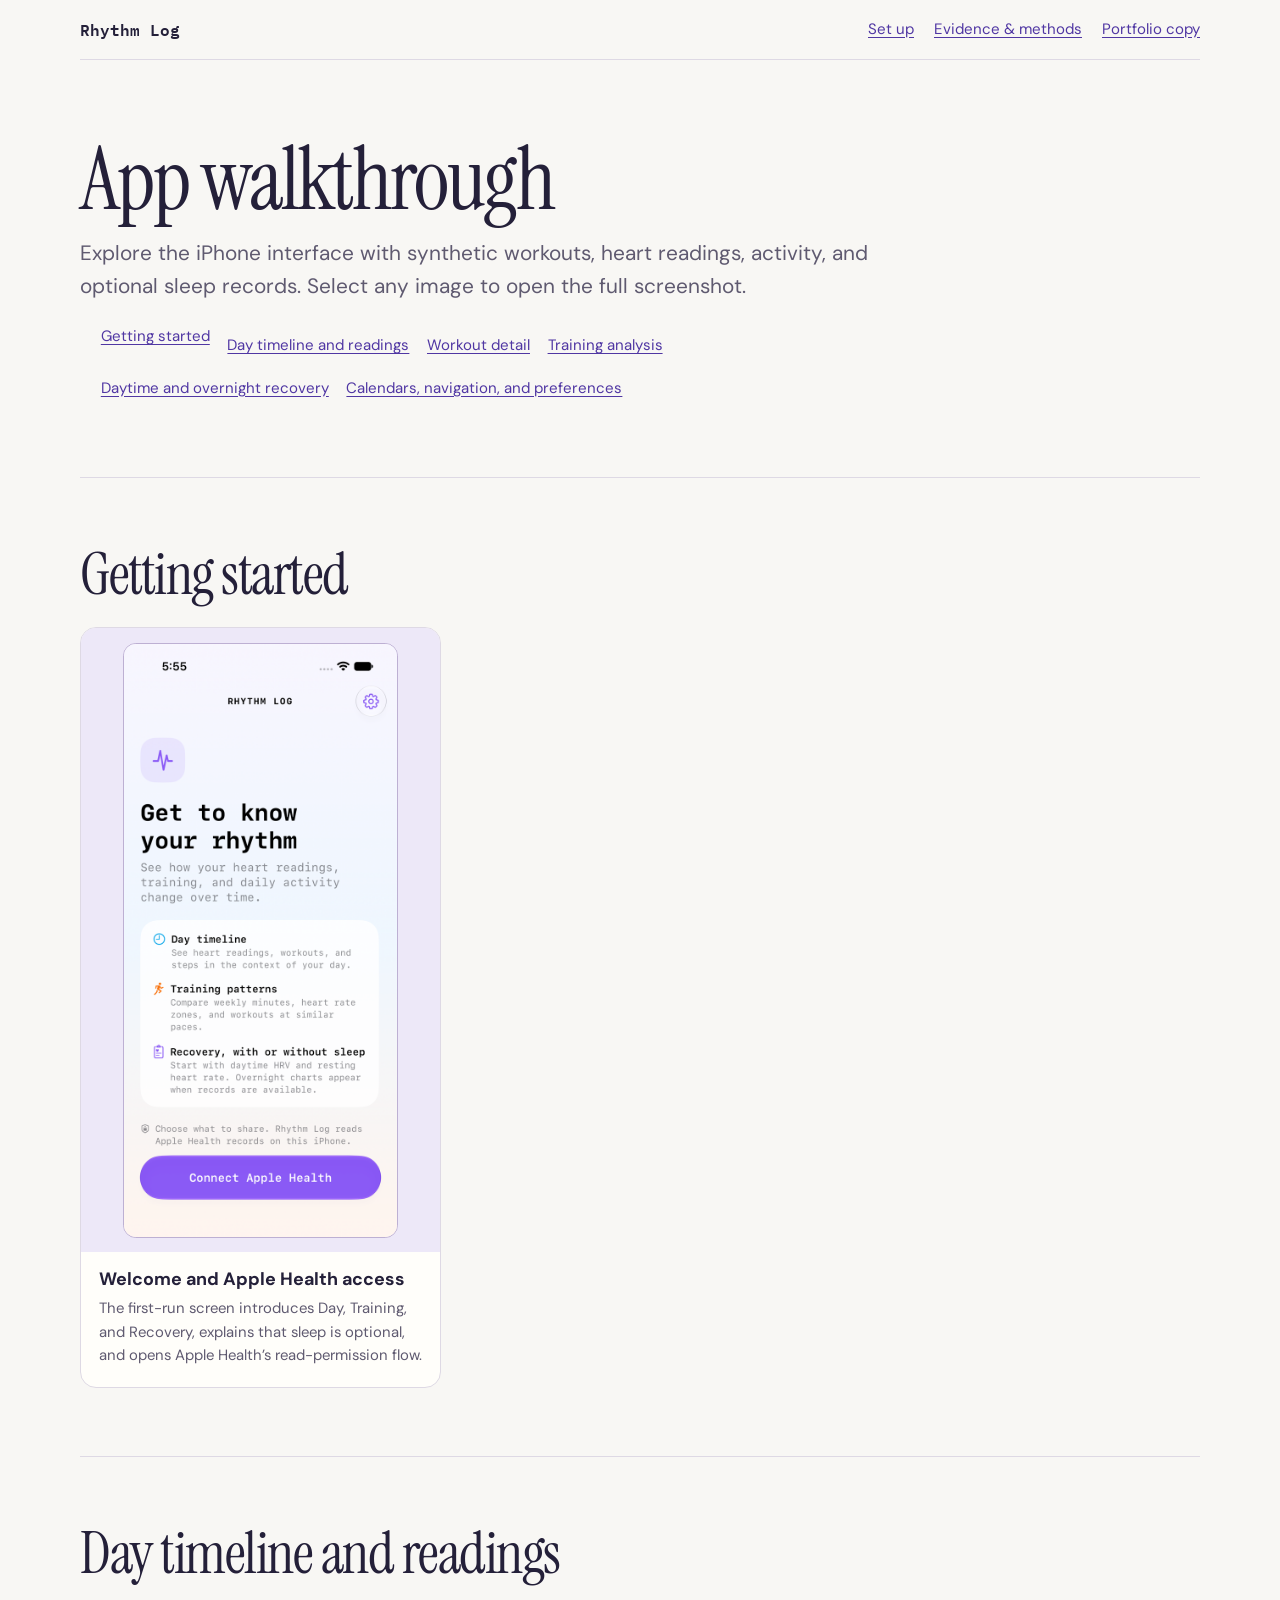
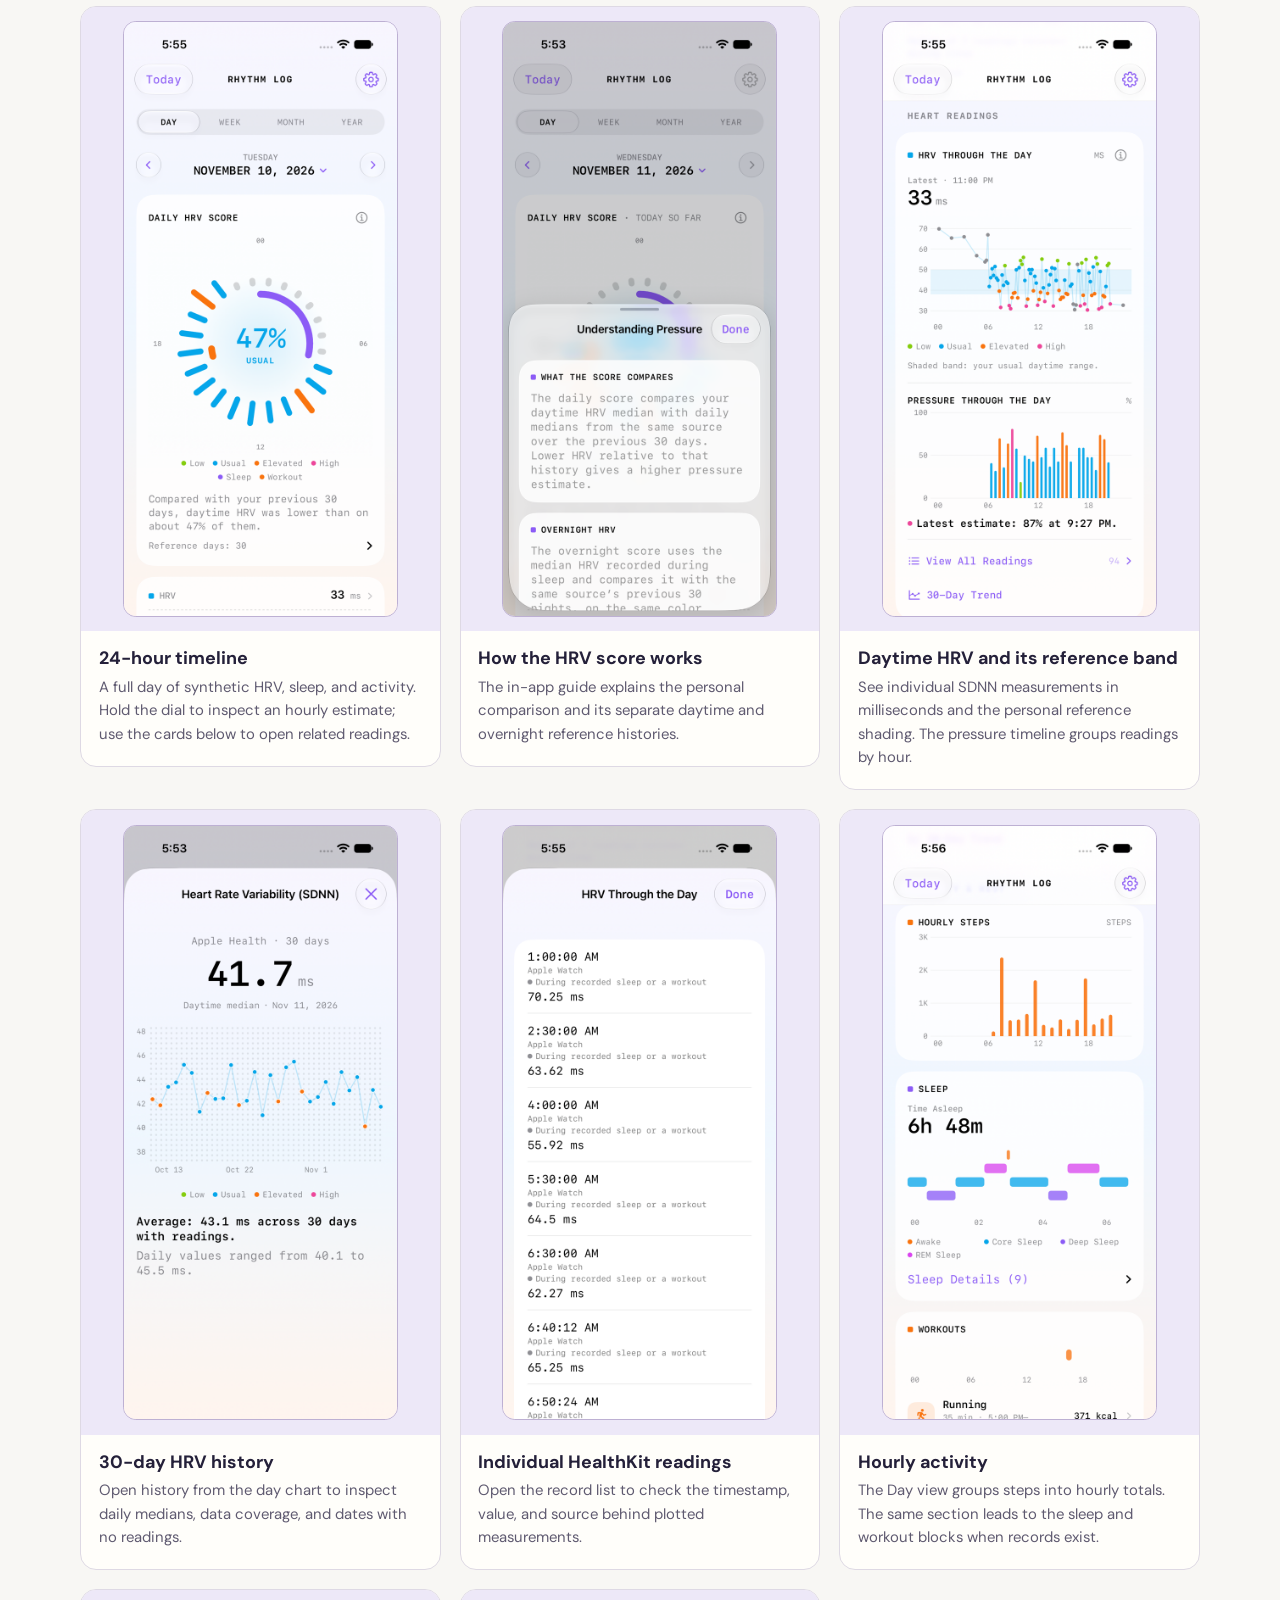
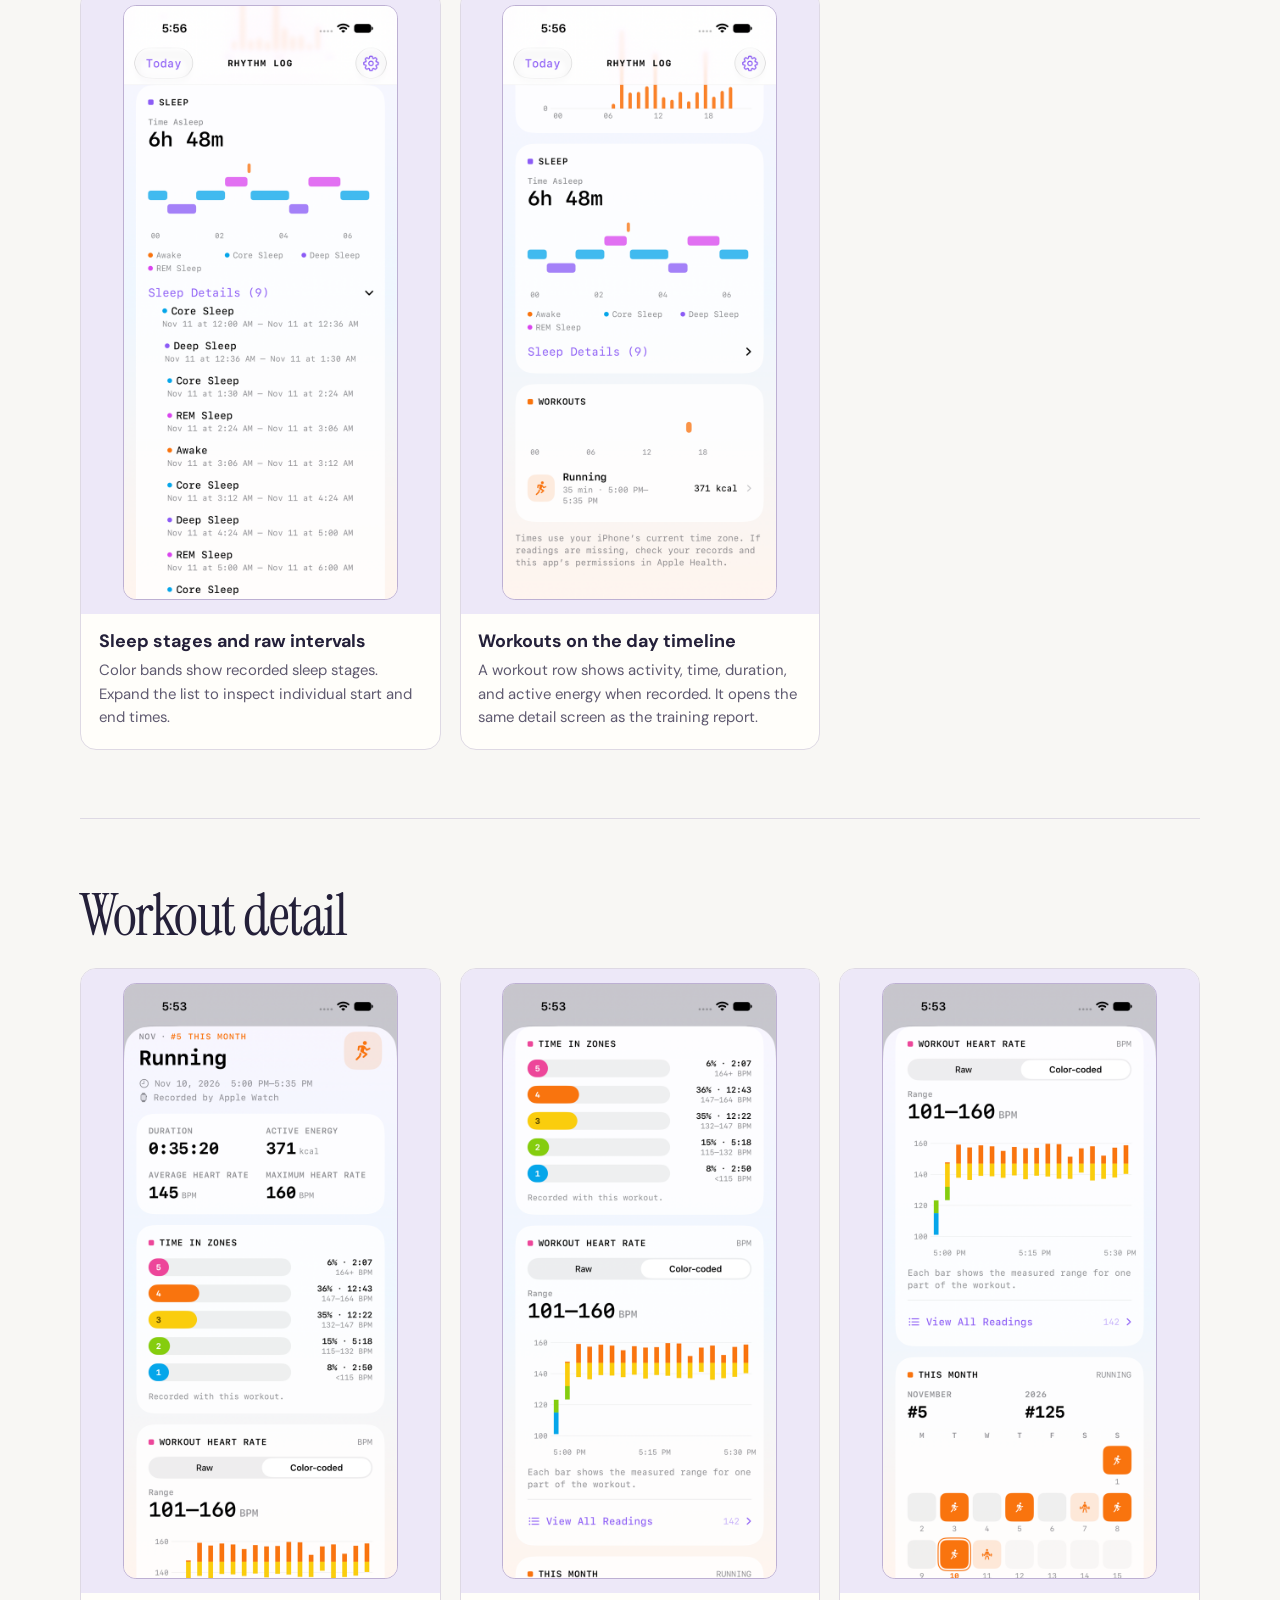
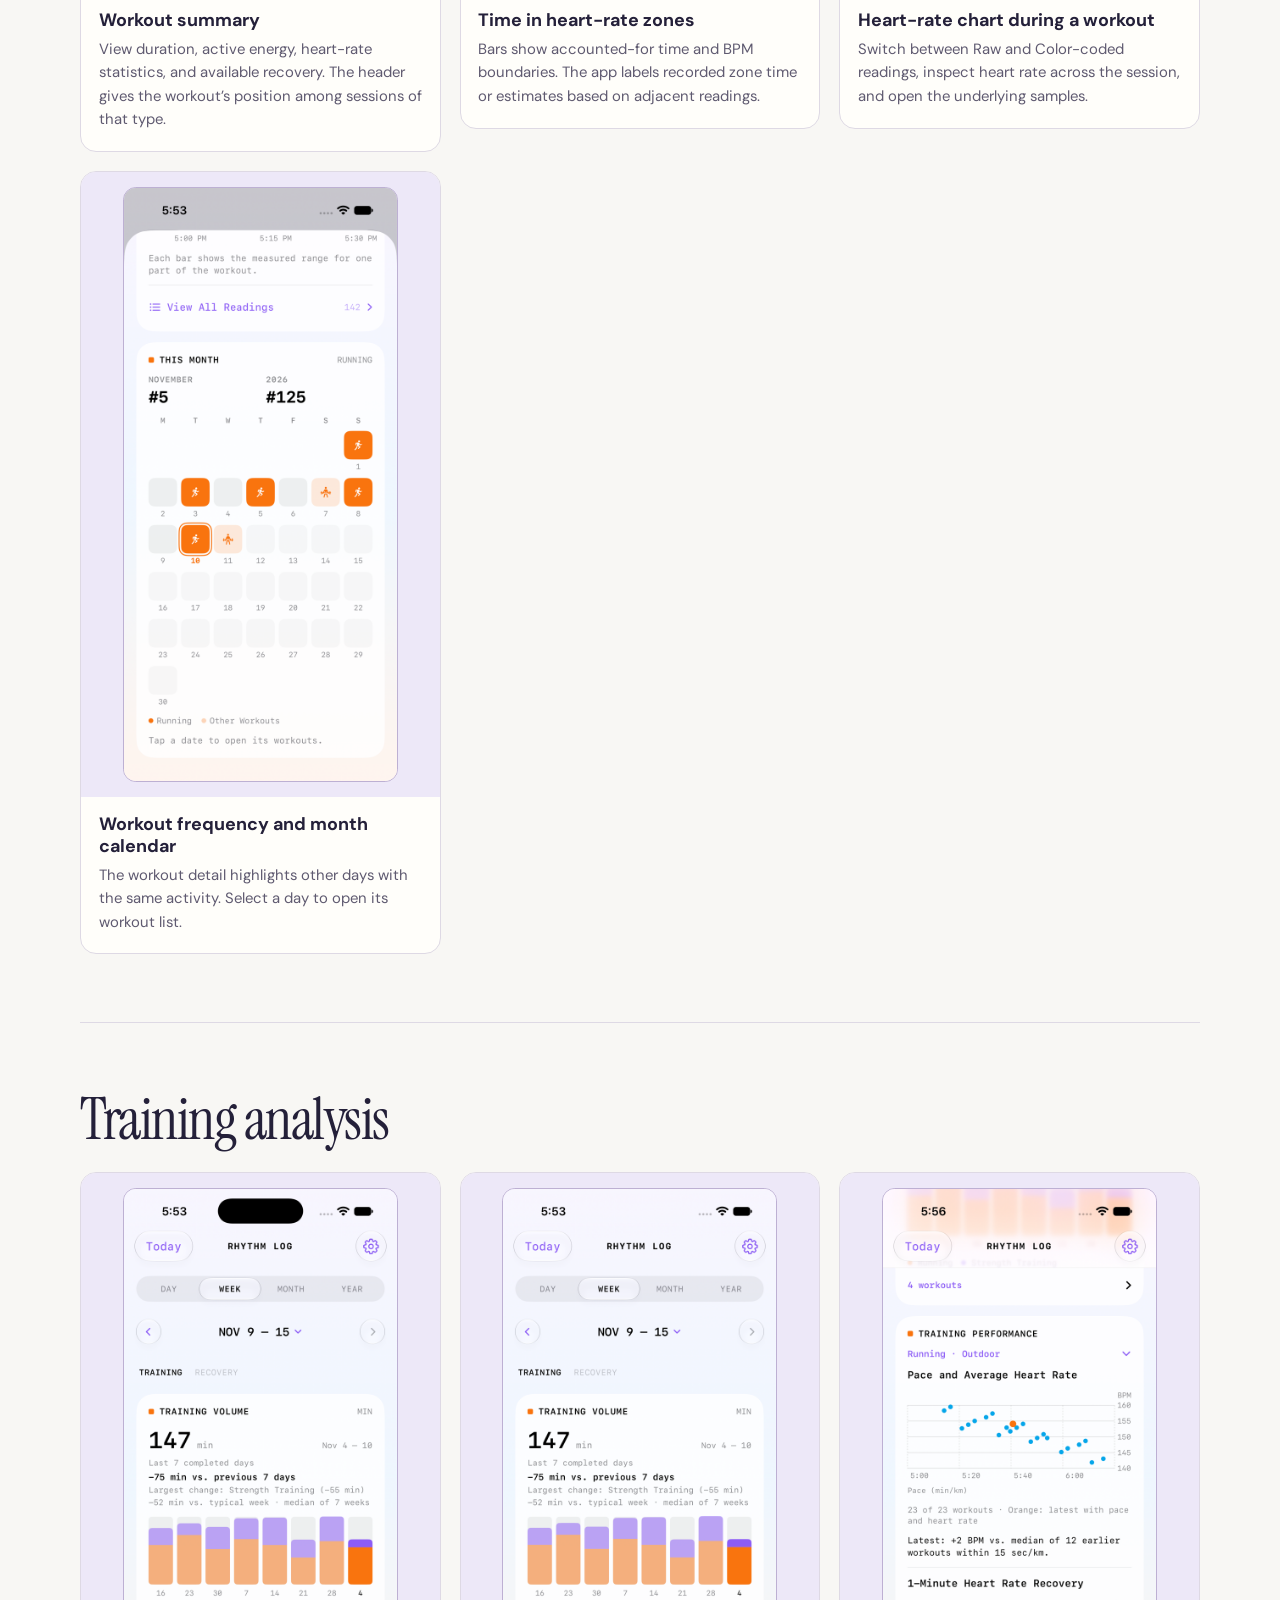
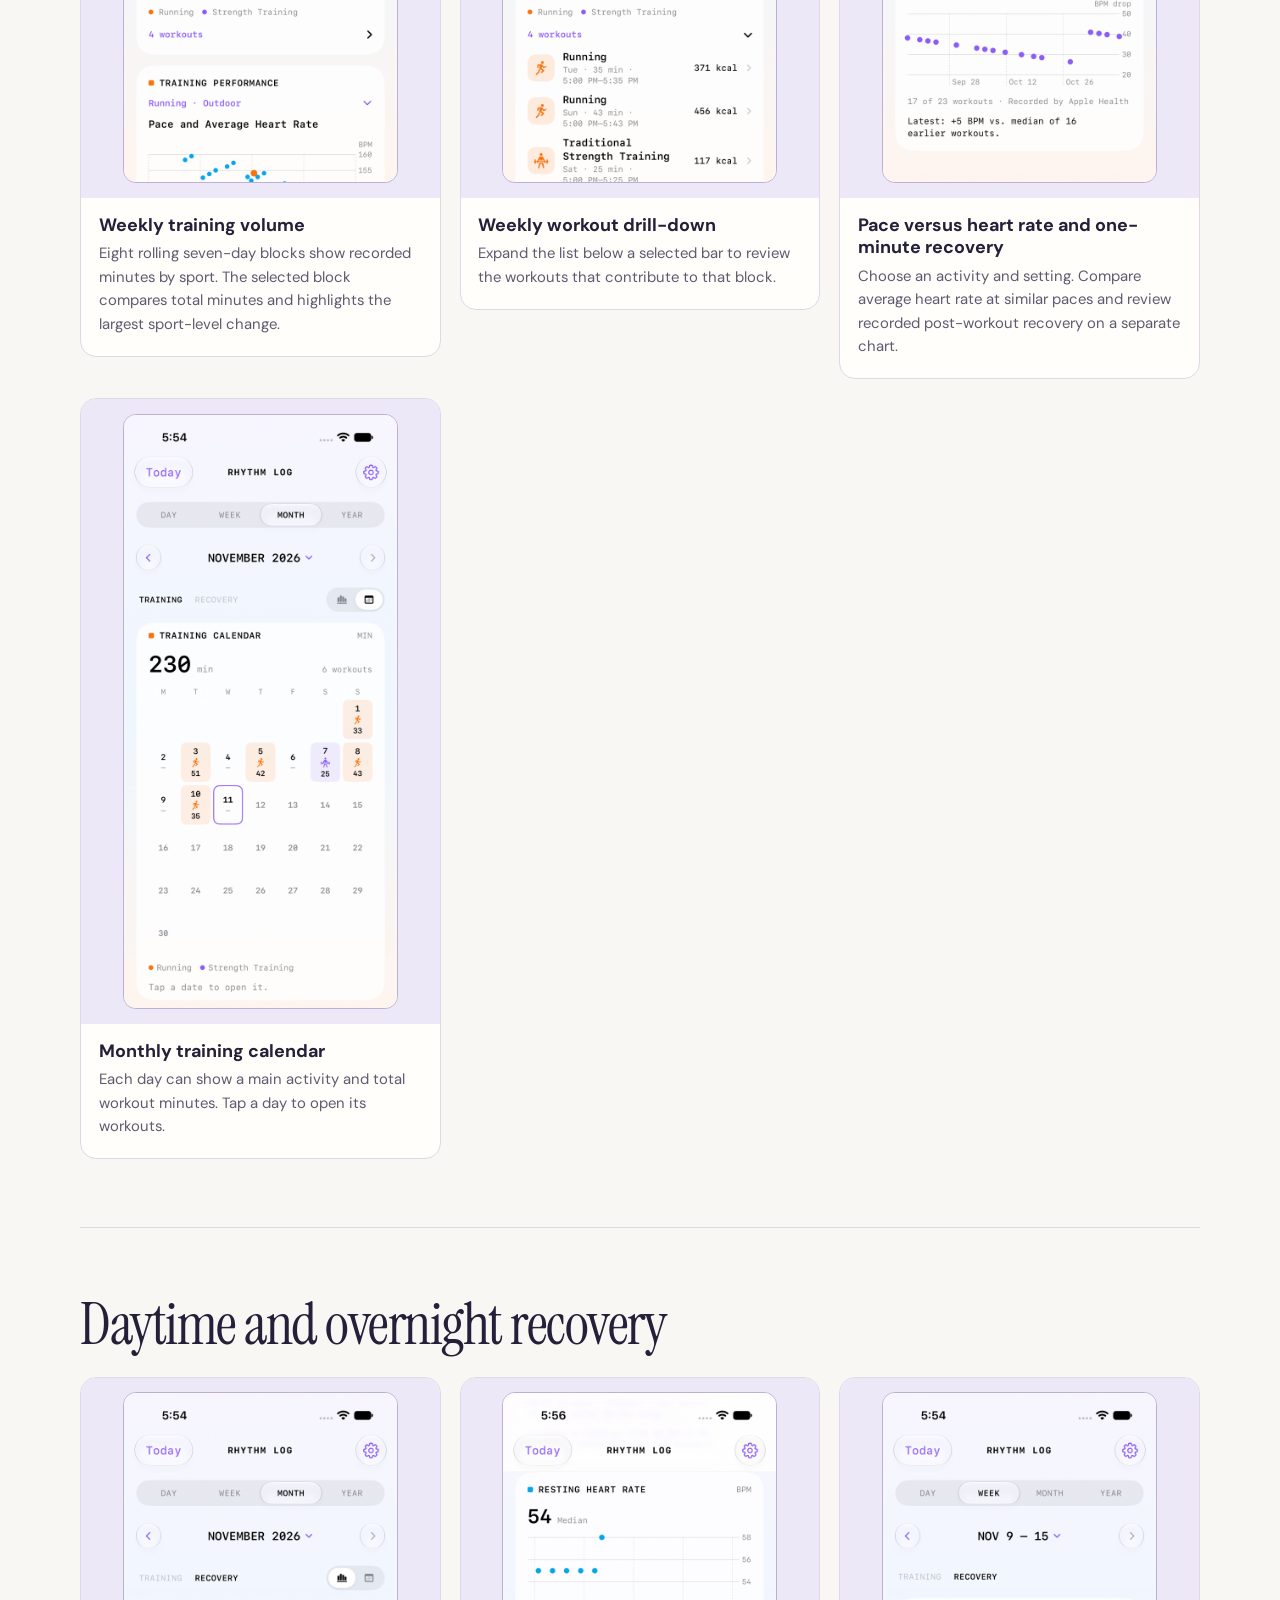
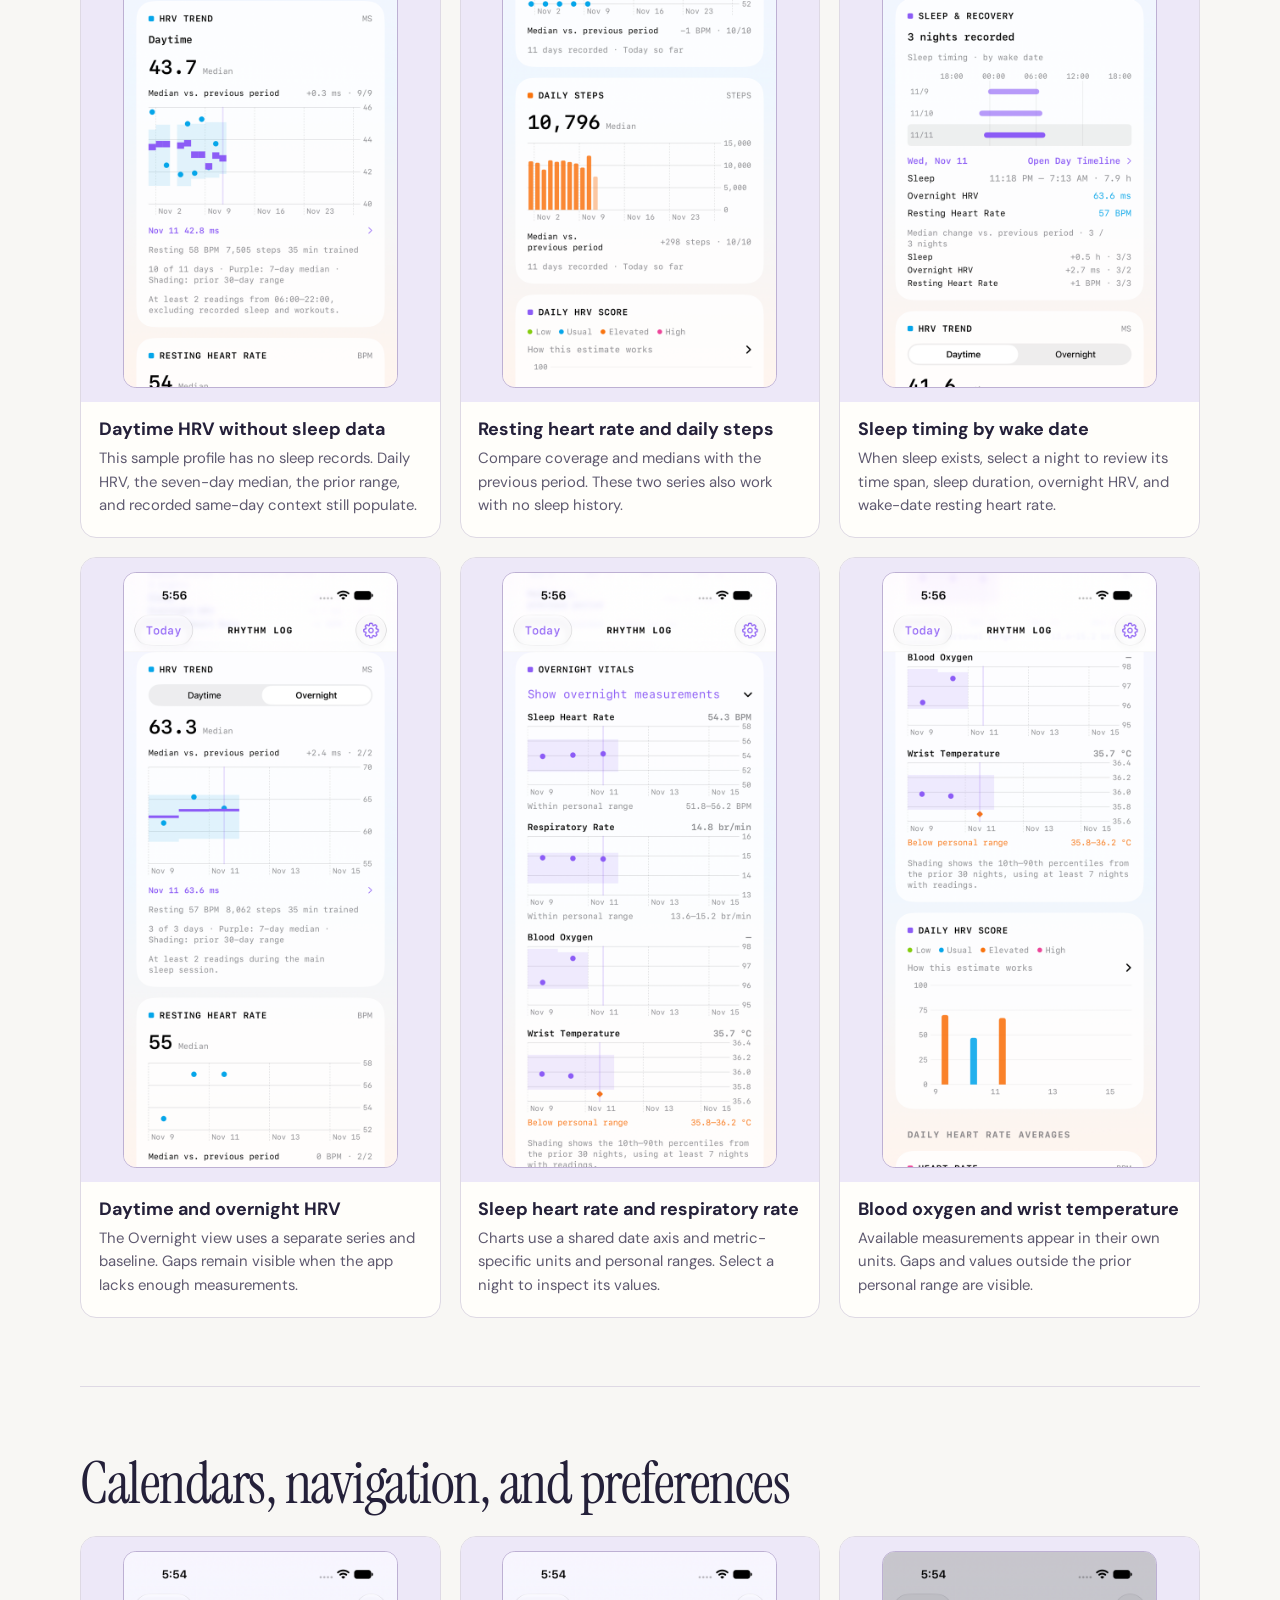
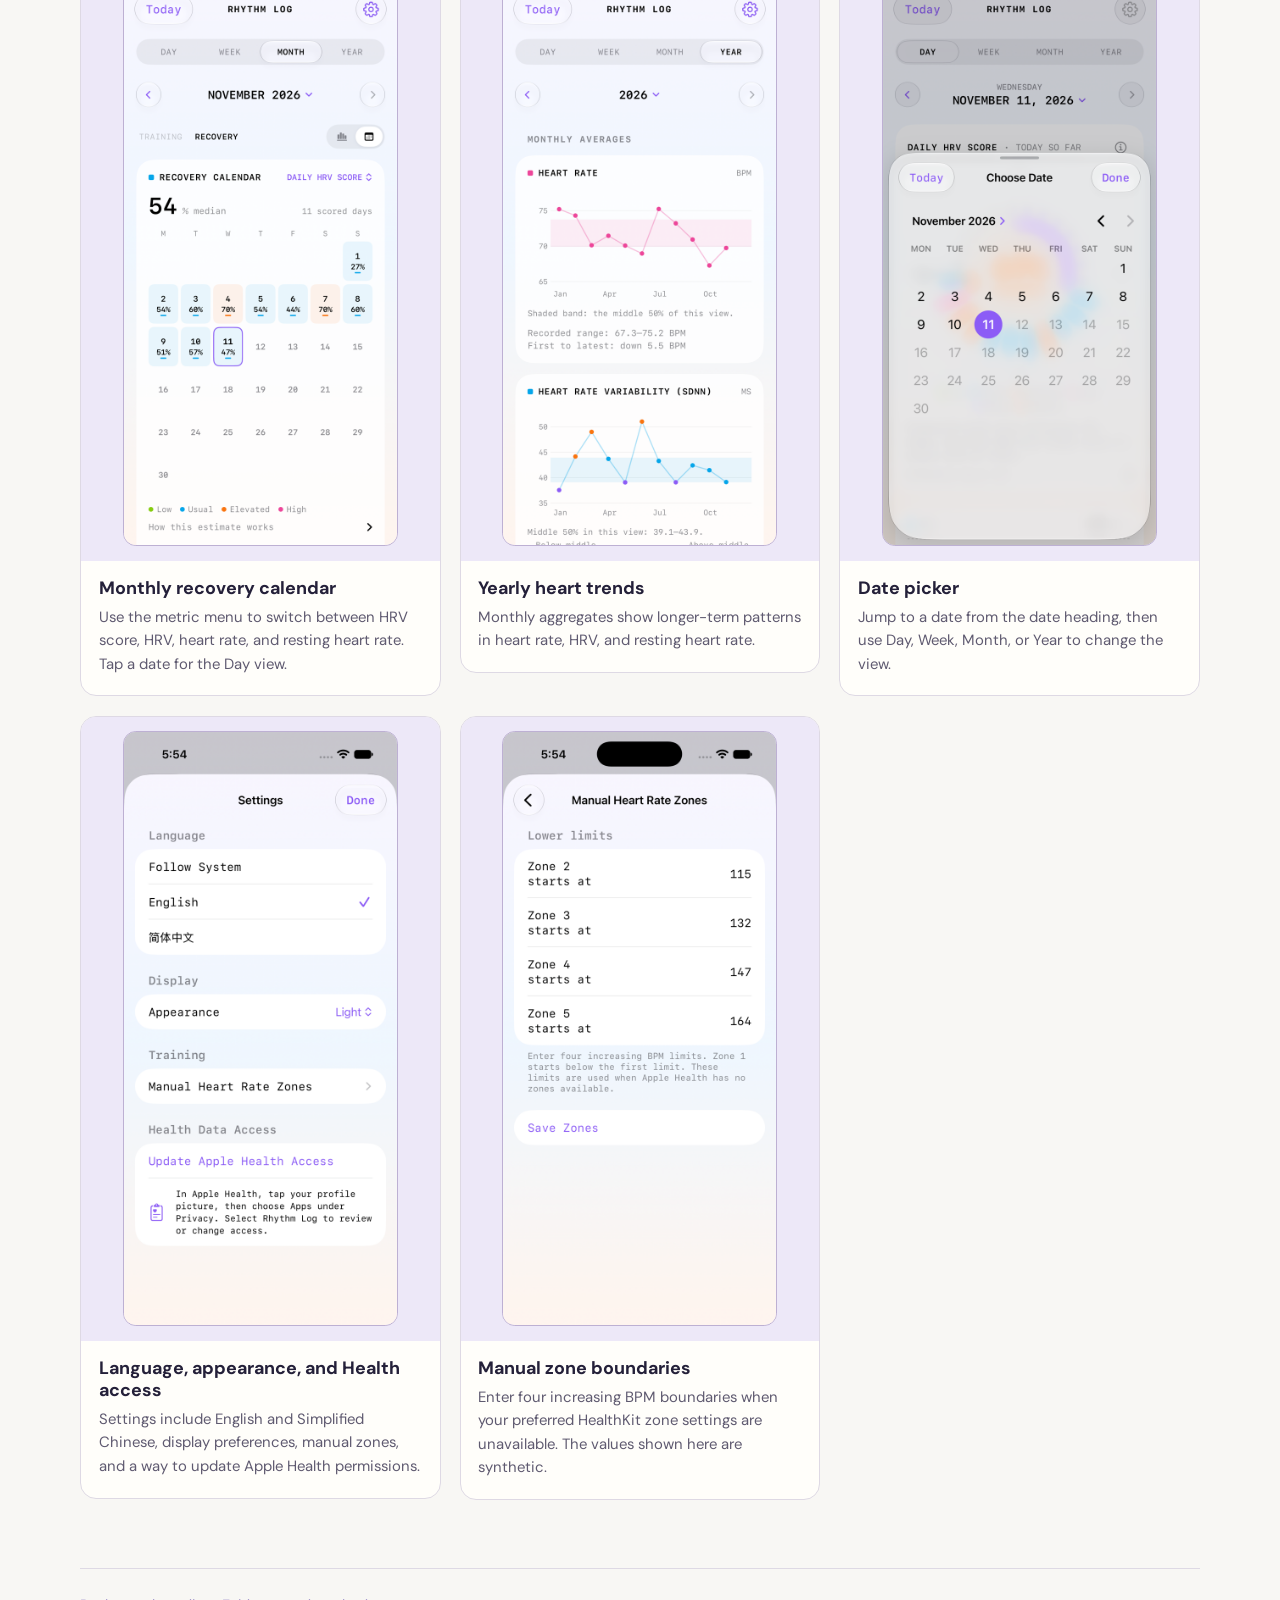
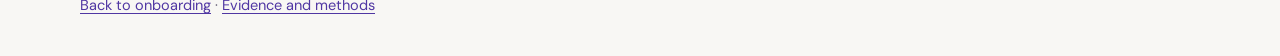
==== docs/portfolio/index.html @ 1518c04b "Publish Rhythm Log and its onboarding walkthrough" ====
<!doctype html>
<html lang="en"><head>
<meta charset="utf-8">
<meta name="viewport" content="width=device-width, initial-scale=1">
<title>Rhythm Log · App walkthrough</title>
<link rel="stylesheet" href="../styles.css">
<link rel="preconnect" href="https://fonts.googleapis.com">
<link rel="preconnect" href="https://fonts.gstatic.com" crossorigin>
<link rel="stylesheet" href="https://fonts.googleapis.com/css2?family=DM+Sans:wght@400;600;700&family=IBM+Plex+Mono:wght@600&family=Instrument+Serif&display=swap">
</head><body>
<header class="masthead shell">
  <a class="brand" href="../">Rhythm Log</a>
  <nav aria-label="Main navigation"><a href="../#setup">Set up</a><a href="../methods.html">Evidence &amp; methods</a><a href="project-description.md">Portfolio copy</a></nav>
</header>
<main class="shell">
  <section class="copy">
    <h1>App walkthrough</h1>
    <p class="lede">Explore the iPhone interface with synthetic workouts, heart readings, activity, and optional sleep records. Select any image to open the full screenshot.</p>
    <nav aria-label="Walkthrough sections"><ul class="gallery-nav">
<li><a href="#start">Getting started</a></li>
<li><a href="#day">Day timeline and readings</a></li>
<li><a href="#workouts">Workout detail</a></li>
<li><a href="#training">Training analysis</a></li>
<li><a href="#recovery">Daytime and overnight recovery</a></li>
<li><a href="#navigation">Calendars, navigation, and preferences</a></li>
</ul></nav></section>
<section class="section" id="start"><h2>Getting started</h2><div class="gallery-grid">
<figure class="shot"><a href="screenshots/01-welcome.png" aria-label="Open screenshot: Welcome and Apple Health access"><img src="screenshots/01-welcome.png" loading="lazy" width="644" height="1400" alt="Welcome and Apple Health access"></a><figcaption><h3>Welcome and Apple Health access</h3><p>The first-run screen introduces Day, Training, and Recovery, explains that sleep is optional, and opens Apple Health’s read-permission flow.</p></figcaption></figure>
</div></section>
<section class="section" id="day"><h2>Day timeline and readings</h2><div class="gallery-grid">
<figure class="shot"><a href="screenshots/02-day-timeline.png" aria-label="Open screenshot: 24-hour timeline"><img src="screenshots/02-day-timeline.png" loading="lazy" width="644" height="1400" alt="24-hour timeline"></a><figcaption><h3>24-hour timeline</h3><p>A full day of synthetic HRV, sleep, and activity. Hold the dial to inspect an hourly estimate; use the cards below to open related readings.</p></figcaption></figure>
<figure class="shot"><a href="screenshots/03-score-guide.png" aria-label="Open screenshot: How the HRV score works"><img src="screenshots/03-score-guide.png" loading="lazy" width="644" height="1400" alt="How the HRV score works"></a><figcaption><h3>How the HRV score works</h3><p>The in-app guide explains the personal comparison and its separate daytime and overnight reference histories.</p></figcaption></figure>
<figure class="shot"><a href="screenshots/04-day-hrv.png" aria-label="Open screenshot: Daytime HRV and its reference band"><img src="screenshots/04-day-hrv.png" loading="lazy" width="644" height="1400" alt="Daytime HRV and its reference band"></a><figcaption><h3>Daytime HRV and its reference band</h3><p>See individual SDNN measurements in milliseconds and the personal reference shading. The pressure timeline groups readings by hour.</p></figcaption></figure>
<figure class="shot"><a href="screenshots/05-hrv-history.png" aria-label="Open screenshot: 30-day HRV history"><img src="screenshots/05-hrv-history.png" loading="lazy" width="644" height="1400" alt="30-day HRV history"></a><figcaption><h3>30-day HRV history</h3><p>Open history from the day chart to inspect daily medians, data coverage, and dates with no readings.</p></figcaption></figure>
<figure class="shot"><a href="screenshots/06-raw-readings.png" aria-label="Open screenshot: Individual HealthKit readings"><img src="screenshots/06-raw-readings.png" loading="lazy" width="644" height="1400" alt="Individual HealthKit readings"></a><figcaption><h3>Individual HealthKit readings</h3><p>Open the record list to check the timestamp, value, and source behind plotted measurements.</p></figcaption></figure>
<figure class="shot"><a href="screenshots/07-day-steps.png" aria-label="Open screenshot: Hourly activity"><img src="screenshots/07-day-steps.png" loading="lazy" width="644" height="1400" alt="Hourly activity"></a><figcaption><h3>Hourly activity</h3><p>The Day view groups steps into hourly totals. The same section leads to the sleep and workout blocks when records exist.</p></figcaption></figure>
<figure class="shot"><a href="screenshots/08-sleep-stages.png" aria-label="Open screenshot: Sleep stages and raw intervals"><img src="screenshots/08-sleep-stages.png" loading="lazy" width="644" height="1400" alt="Sleep stages and raw intervals"></a><figcaption><h3>Sleep stages and raw intervals</h3><p>Color bands show recorded sleep stages. Expand the list to inspect individual start and end times.</p></figcaption></figure>
<figure class="shot"><a href="screenshots/09-day-workouts.png" aria-label="Open screenshot: Workouts on the day timeline"><img src="screenshots/09-day-workouts.png" loading="lazy" width="644" height="1400" alt="Workouts on the day timeline"></a><figcaption><h3>Workouts on the day timeline</h3><p>A workout row shows activity, time, duration, and active energy when recorded. It opens the same detail screen as the training report.</p></figcaption></figure>
</div></section>
<section class="section" id="workouts"><h2>Workout detail</h2><div class="gallery-grid">
<figure class="shot"><a href="screenshots/10-workout-overview.png" aria-label="Open screenshot: Workout summary"><img src="screenshots/10-workout-overview.png" loading="lazy" width="644" height="1400" alt="Workout summary"></a><figcaption><h3>Workout summary</h3><p>View duration, active energy, heart-rate statistics, and available recovery. The header gives the workout’s position among sessions of that type.</p></figcaption></figure>
<figure class="shot"><a href="screenshots/11-workout-zones.png" aria-label="Open screenshot: Time in heart-rate zones"><img src="screenshots/11-workout-zones.png" loading="lazy" width="644" height="1400" alt="Time in heart-rate zones"></a><figcaption><h3>Time in heart-rate zones</h3><p>Bars show accounted-for time and BPM boundaries. The app labels recorded zone time or estimates based on adjacent readings.</p></figcaption></figure>
<figure class="shot"><a href="screenshots/12-workout-heart-rate.png" aria-label="Open screenshot: Heart-rate chart during a workout"><img src="screenshots/12-workout-heart-rate.png" loading="lazy" width="644" height="1400" alt="Heart-rate chart during a workout"></a><figcaption><h3>Heart-rate chart during a workout</h3><p>Switch between Raw and Color-coded readings, inspect heart rate across the session, and open the underlying samples.</p></figcaption></figure>
<figure class="shot"><a href="screenshots/13-workout-calendar.png" aria-label="Open screenshot: Workout frequency and month calendar"><img src="screenshots/13-workout-calendar.png" loading="lazy" width="644" height="1400" alt="Workout frequency and month calendar"></a><figcaption><h3>Workout frequency and month calendar</h3><p>The workout detail highlights other days with the same activity. Select a day to open its workout list.</p></figcaption></figure>
</div></section>
<section class="section" id="training"><h2>Training analysis</h2><div class="gallery-grid">
<figure class="shot"><a href="screenshots/14-week-training.png" aria-label="Open screenshot: Weekly training volume"><img src="screenshots/14-week-training.png" loading="lazy" width="644" height="1400" alt="Weekly training volume"></a><figcaption><h3>Weekly training volume</h3><p>Eight rolling seven-day blocks show recorded minutes by sport. The selected block compares total minutes and highlights the largest sport-level change.</p></figcaption></figure>
<figure class="shot"><a href="screenshots/15-week-workouts.png" aria-label="Open screenshot: Weekly workout drill-down"><img src="screenshots/15-week-workouts.png" loading="lazy" width="644" height="1400" alt="Weekly workout drill-down"></a><figcaption><h3>Weekly workout drill-down</h3><p>Expand the list below a selected bar to review the workouts that contribute to that block.</p></figcaption></figure>
<figure class="shot"><a href="screenshots/16-training-performance.png" aria-label="Open screenshot: Pace versus heart rate and one-minute recovery"><img src="screenshots/16-training-performance.png" loading="lazy" width="644" height="1400" alt="Pace versus heart rate and one-minute recovery"></a><figcaption><h3>Pace versus heart rate and one-minute recovery</h3><p>Choose an activity and setting. Compare average heart rate at similar paces and review recorded post-workout recovery on a separate chart.</p></figcaption></figure>
<figure class="shot"><a href="screenshots/17-training-calendar.png" aria-label="Open screenshot: Monthly training calendar"><img src="screenshots/17-training-calendar.png" loading="lazy" width="644" height="1400" alt="Monthly training calendar"></a><figcaption><h3>Monthly training calendar</h3><p>Each day can show a main activity and total workout minutes. Tap a day to open its workouts.</p></figcaption></figure>
</div></section>
<section class="section" id="recovery"><h2>Daytime and overnight recovery</h2><div class="gallery-grid">
<figure class="shot"><a href="screenshots/18-recovery-no-sleep.png" aria-label="Open screenshot: Daytime HRV without sleep data"><img src="screenshots/18-recovery-no-sleep.png" loading="lazy" width="644" height="1400" alt="Daytime HRV without sleep data"></a><figcaption><h3>Daytime HRV without sleep data</h3><p>This sample profile has no sleep records. Daily HRV, the seven-day median, the prior range, and recorded same-day context still populate.</p></figcaption></figure>
<figure class="shot"><a href="screenshots/19-recovery-activity.png" aria-label="Open screenshot: Resting heart rate and daily steps"><img src="screenshots/19-recovery-activity.png" loading="lazy" width="644" height="1400" alt="Resting heart rate and daily steps"></a><figcaption><h3>Resting heart rate and daily steps</h3><p>Compare coverage and medians with the previous period. These two series also work with no sleep history.</p></figcaption></figure>
<figure class="shot"><a href="screenshots/20-sleep-timing.png" aria-label="Open screenshot: Sleep timing by wake date"><img src="screenshots/20-sleep-timing.png" loading="lazy" width="644" height="1400" alt="Sleep timing by wake date"></a><figcaption><h3>Sleep timing by wake date</h3><p>When sleep exists, select a night to review its time span, sleep duration, overnight HRV, and wake-date resting heart rate.</p></figcaption></figure>
<figure class="shot"><a href="screenshots/21-overnight-hrv.png" aria-label="Open screenshot: Daytime and overnight HRV"><img src="screenshots/21-overnight-hrv.png" loading="lazy" width="644" height="1400" alt="Daytime and overnight HRV"></a><figcaption><h3>Daytime and overnight HRV</h3><p>The Overnight view uses a separate series and baseline. Gaps remain visible when the app lacks enough measurements.</p></figcaption></figure>
<figure class="shot"><a href="screenshots/22-overnight-vitals.png" aria-label="Open screenshot: Sleep heart rate and respiratory rate"><img src="screenshots/22-overnight-vitals.png" loading="lazy" width="644" height="1400" alt="Sleep heart rate and respiratory rate"></a><figcaption><h3>Sleep heart rate and respiratory rate</h3><p>Charts use a shared date axis and metric-specific units and personal ranges. Select a night to inspect its values.</p></figcaption></figure>
<figure class="shot"><a href="screenshots/23-oxygen-and-wrist-temperature.png" aria-label="Open screenshot: Blood oxygen and wrist temperature"><img src="screenshots/23-oxygen-and-wrist-temperature.png" loading="lazy" width="644" height="1400" alt="Blood oxygen and wrist temperature"></a><figcaption><h3>Blood oxygen and wrist temperature</h3><p>Available measurements appear in their own units. Gaps and values outside the prior personal range are visible.</p></figcaption></figure>
</div></section>
<section class="section" id="navigation"><h2>Calendars, navigation, and preferences</h2><div class="gallery-grid">
<figure class="shot"><a href="screenshots/24-recovery-calendar.png" aria-label="Open screenshot: Monthly recovery calendar"><img src="screenshots/24-recovery-calendar.png" loading="lazy" width="644" height="1400" alt="Monthly recovery calendar"></a><figcaption><h3>Monthly recovery calendar</h3><p>Use the metric menu to switch between HRV score, HRV, heart rate, and resting heart rate. Tap a date for the Day view.</p></figcaption></figure>
<figure class="shot"><a href="screenshots/25-year-trends.png" aria-label="Open screenshot: Yearly heart trends"><img src="screenshots/25-year-trends.png" loading="lazy" width="644" height="1400" alt="Yearly heart trends"></a><figcaption><h3>Yearly heart trends</h3><p>Monthly aggregates show longer-term patterns in heart rate, HRV, and resting heart rate.</p></figcaption></figure>
<figure class="shot"><a href="screenshots/26-date-picker.png" aria-label="Open screenshot: Date picker"><img src="screenshots/26-date-picker.png" loading="lazy" width="644" height="1400" alt="Date picker"></a><figcaption><h3>Date picker</h3><p>Jump to a date from the date heading, then use Day, Week, Month, or Year to change the view.</p></figcaption></figure>
<figure class="shot"><a href="screenshots/27-settings.png" aria-label="Open screenshot: Language, appearance, and Health access"><img src="screenshots/27-settings.png" loading="lazy" width="644" height="1400" alt="Language, appearance, and Health access"></a><figcaption><h3>Language, appearance, and Health access</h3><p>Settings include English and Simplified Chinese, display preferences, manual zones, and a way to update Apple Health permissions.</p></figcaption></figure>
<figure class="shot"><a href="screenshots/28-manual-zones.png" aria-label="Open screenshot: Manual zone boundaries"><img src="screenshots/28-manual-zones.png" loading="lazy" width="644" height="1400" alt="Manual zone boundaries"></a><figcaption><h3>Manual zone boundaries</h3><p>Enter four increasing BPM boundaries when your preferred HealthKit zone settings are unavailable. The values shown here are synthetic.</p></figcaption></figure>
</div></section>
</main><footer class="shell"><a href="../">Back to onboarding</a> · <a href="../methods.html">Evidence and methods</a></footer></body></html>
---- docs/styles.css ----
:root {
  --paper: #f8f7f4; --ink: #242039; --muted: #5f5a70; --line: #ded9e4;
  --violet: #5037a3; --wash: #ede8f8; --surface: #fffefa; --sans: "DM Sans", system-ui, sans-serif;
  color: var(--ink); background: var(--paper); font-family: var(--sans); line-height: 1.58;
  scroll-padding-top: 1rem;
}
* { box-sizing: border-box; }
body { margin: 0; }
a { color: var(--violet); text-underline-offset: .2em; }
a:focus-visible { outline: 2px solid var(--violet); outline-offset: .25rem; }
img { display: block; max-width: 100%; height: auto; }
.shell { width: min(1120px, 100% - 3rem); margin-inline: auto; }
.masthead { display: flex; justify-content: space-between; align-items: center; gap: 1rem; padding-block: 1rem; border-bottom: 1px solid var(--line); }
.brand { font: 600 1rem "IBM Plex Mono", ui-monospace, monospace; color: var(--ink); text-decoration: none; }
nav { display: flex; gap: .5rem 1.25rem; flex-wrap: wrap; }
nav a { font-size: .94rem; }
h1, h2, h3, p, figure { margin: 0; }
h1, h2 { font-family: "Instrument Serif", Georgia, serif; font-weight: 400; line-height: .99; letter-spacing: -.026em; }
h1 { font-size: clamp(3.45rem, 7.4vw, 7rem); }
h2 { font-size: clamp(2.25rem, 4.5vw, 4rem); }
h3 { line-height: 1.25; font-size: 1.12rem; }
p + p { margin-top: .8rem; }
p { max-width: 65ch; }
.lede { font-size: clamp(1.04rem, 2.1vw, 1.3rem); color: var(--muted); }
.hero { display: grid; grid-template-columns: 1fr .88fr; align-items: center; min-height: 560px; padding-block: 3.5rem; gap: 2.8rem; }
.hero h1 { margin-bottom: 1rem; }
.hero .lede { max-width: 39ch; }
.actions { display: flex; flex-wrap: wrap; align-items: center; gap: .9rem 1.2rem; margin-top: 1.6rem; }
.button { display: inline-block; background: var(--violet); border-radius: .45rem; color: white; padding: .73rem 1.06rem; text-decoration: none; font-weight: 700; }
.hero-media { display: grid; grid-template-columns: 1fr 1fr; gap: .9rem; align-items: center; padding: 1.5rem 1.5rem 1rem; background: var(--wash); border-radius: 1.5rem; }
.hero-media img { width: 100%; border-radius: 1.15rem; border: 1px solid #a89ac1; }
.hero-media a:nth-child(2) { margin-top: 1.8rem; }
.hero-media figcaption { grid-column: 1 / -1; text-align: center; color: var(--muted); font-size: .84rem; }
.section { border-top: 1px solid var(--line); padding-block: clamp(2.2rem, 6vw, 4.25rem); }
.section > p, .section > h2 + ol { margin-top: 1rem; }
.split { display: grid; grid-template-columns: .72fr 1fr; gap: 2rem; align-items: start; }
.stack { display: grid; gap: 1.25rem; }
.stack h3 + p, .steps li p { margin-top: .28rem; color: var(--muted); }
.steps { margin: 0; padding-left: 1.35rem; display: grid; gap: 1.15rem; }
.steps li::marker { color: var(--violet); font-weight: 700; }
.callout { padding: 1.2rem 1.35rem; border-radius: .9rem; background: var(--wash); }
.copy { max-width: 800px; padding-block: clamp(2.6rem, 6vw, 5rem); }
.copy h1 { font-size: clamp(3.1rem, 7vw, 5.4rem); margin-bottom: .9rem; }
.copy h2 { font-size: clamp(2rem, 4vw, 3.1rem); margin-top: 2.5rem; margin-bottom: .6rem; }
.copy ul { padding-left: 1.3rem; }
.copy li + li { margin-top: .55rem; }
.copy code { background: var(--wash); border-radius: .2rem; padding: .06rem .25rem; overflow-wrap: anywhere; }
.gallery-nav { display: flex; flex-wrap: wrap; gap: .5rem 1.1rem; padding: 0; margin: 1.3rem 0 0; list-style: none; }
.gallery-grid { margin-top: 1.5rem; display: grid; grid-template-columns: repeat(3, minmax(0, 1fr)); gap: 1.2rem; align-items: start; }
.shot { background: var(--surface); border: 1px solid var(--line); border-radius: 1rem; overflow: hidden; }
.shot a { display: block; background: var(--wash); padding: .9rem; }
.shot img { margin-inline: auto; width: min(100%, 275px); border-radius: .8rem; border: 1px solid #bdb0d3; }
.shot figcaption { padding: 1rem 1.1rem 1.2rem; }
.shot p { font-size: .93rem; color: var(--muted); margin-top: .4rem; }
footer { border-top: 1px solid var(--line); padding-block: 1.6rem 2.4rem; font-size: .91rem; color: var(--muted); }
@media (max-width: 760px) {
  .hero, .split { grid-template-columns: 1fr; gap: 1.5rem; }
  .hero { min-height: auto; }
  .hero-media { max-width: 31rem; }
  .gallery-grid { grid-template-columns: repeat(2, minmax(0, 1fr)); }
}
@media (max-width: 480px) {
  .shell { width: calc(100% - 2rem); }
  .masthead { align-items: start; flex-direction: column; }
  .gallery-grid { grid-template-columns: 1fr; }
}
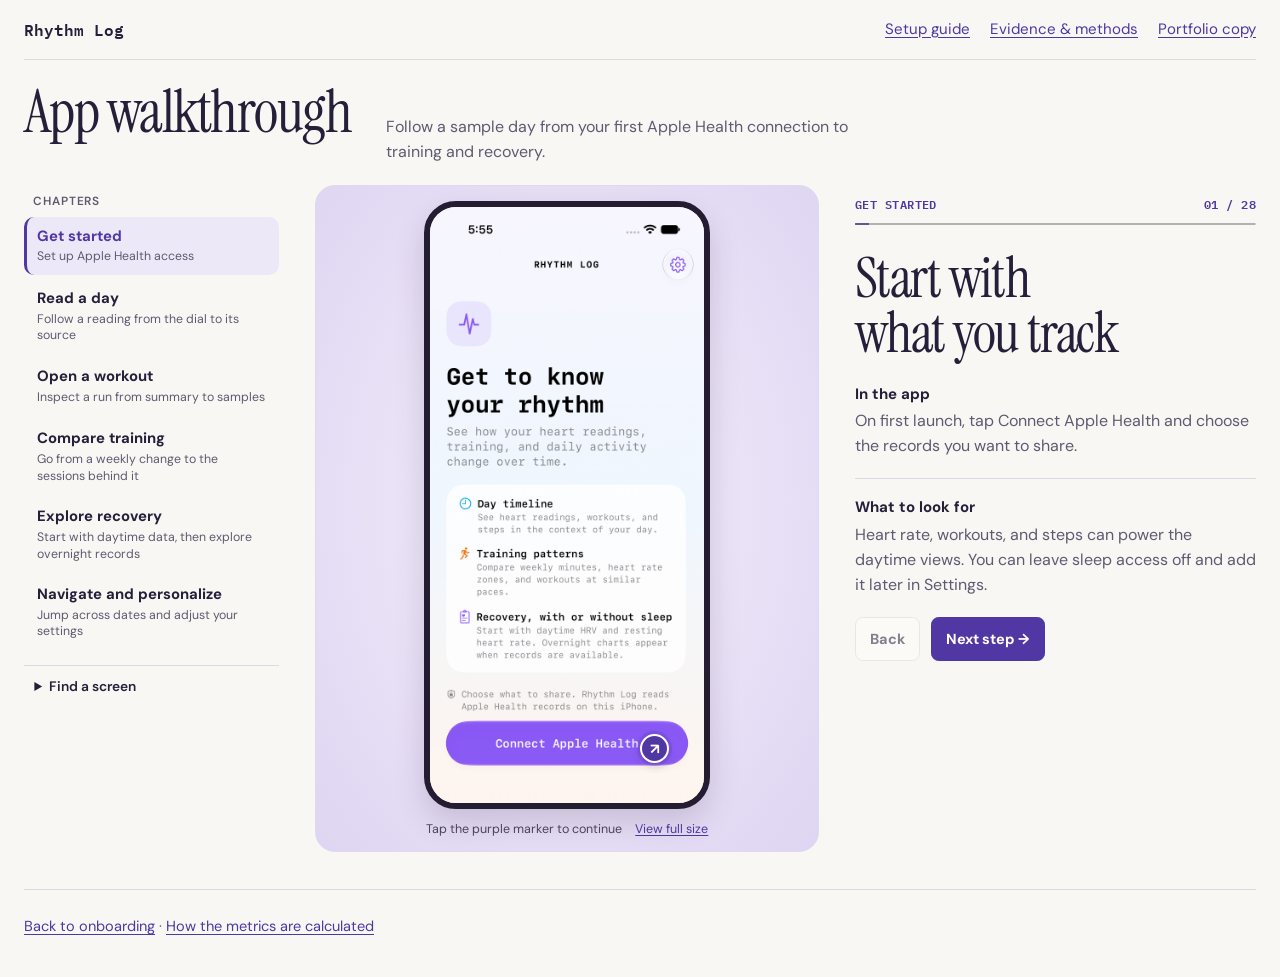
==== commit 1181d1cf: "Turn the screenshot gallery into a guided walkthrough" ====
--- a/docs/portfolio/index.html
+++ b/docs/portfolio/index.html
@@ -1,67 +1,83 @@
 <!doctype html>
-<html lang="en"><head>
+<html lang="en">
+<head>
 <meta charset="utf-8">
 <meta name="viewport" content="width=device-width, initial-scale=1">
-<title>Rhythm Log · App walkthrough</title>
+<meta name="description" content="Follow an interactive, step-by-step Rhythm Log demo using sample Apple Health records.">
+<title>Rhythm Log · Guided walkthrough</title>
 <link rel="stylesheet" href="../styles.css">
+<link rel="stylesheet" href="walkthrough.css">
 <link rel="preconnect" href="https://fonts.googleapis.com">
 <link rel="preconnect" href="https://fonts.gstatic.com" crossorigin>
-<link rel="stylesheet" href="https://fonts.googleapis.com/css2?family=DM+Sans:wght@400;600;700&family=IBM+Plex+Mono:wght@600&family=Instrument+Serif&display=swap">
-</head><body>
-<header class="masthead shell">
+<link rel="stylesheet" href="https://fonts.googleapis.com/css2?family=DM+Sans:wght@400;500;600;700&family=IBM+Plex+Mono:wght@500;600&family=Instrument+Serif&display=swap">
+<script src="steps.js" defer></script>
+<script src="walkthrough.js" defer></script>
+</head>
+<body>
+<header class="masthead tour-shell">
   <a class="brand" href="../">Rhythm Log</a>
-  <nav aria-label="Main navigation"><a href="../#setup">Set up</a><a href="../methods.html">Evidence &amp; methods</a><a href="project-description.md">Portfolio copy</a></nav>
+  <nav aria-label="Main navigation">
+    <a href="../#setup">Setup guide</a><a href="../methods.html">Evidence &amp; methods</a><a href="project-description.md">Portfolio copy</a>
+  </nav>
 </header>
-<main class="shell">
-  <section class="copy">
+<main class="tour-shell">
+  <div class="tour-intro">
     <h1>App walkthrough</h1>
-    <p class="lede">Explore the iPhone interface with synthetic workouts, heart readings, activity, and optional sleep records. Select any image to open the full screenshot.</p>
-    <nav aria-label="Walkthrough sections"><ul class="gallery-nav">
-<li><a href="#start">Getting started</a></li>
-<li><a href="#day">Day timeline and readings</a></li>
-<li><a href="#workouts">Workout detail</a></li>
-<li><a href="#training">Training analysis</a></li>
-<li><a href="#recovery">Daytime and overnight recovery</a></li>
-<li><a href="#navigation">Calendars, navigation, and preferences</a></li>
-</ul></nav></section>
-<section class="section" id="start"><h2>Getting started</h2><div class="gallery-grid">
-<figure class="shot"><a href="screenshots/01-welcome.png" aria-label="Open screenshot: Welcome and Apple Health access"><img src="screenshots/01-welcome.png" loading="lazy" width="644" height="1400" alt="Welcome and Apple Health access"></a><figcaption><h3>Welcome and Apple Health access</h3><p>The first-run screen introduces Day, Training, and Recovery, explains that sleep is optional, and opens Apple Health’s read-permission flow.</p></figcaption></figure>
-</div></section>
-<section class="section" id="day"><h2>Day timeline and readings</h2><div class="gallery-grid">
-<figure class="shot"><a href="screenshots/02-day-timeline.png" aria-label="Open screenshot: 24-hour timeline"><img src="screenshots/02-day-timeline.png" loading="lazy" width="644" height="1400" alt="24-hour timeline"></a><figcaption><h3>24-hour timeline</h3><p>A full day of synthetic HRV, sleep, and activity. Hold the dial to inspect an hourly estimate; use the cards below to open related readings.</p></figcaption></figure>
-<figure class="shot"><a href="screenshots/03-score-guide.png" aria-label="Open screenshot: How the HRV score works"><img src="screenshots/03-score-guide.png" loading="lazy" width="644" height="1400" alt="How the HRV score works"></a><figcaption><h3>How the HRV score works</h3><p>The in-app guide explains the personal comparison and its separate daytime and overnight reference histories.</p></figcaption></figure>
-<figure class="shot"><a href="screenshots/04-day-hrv.png" aria-label="Open screenshot: Daytime HRV and its reference band"><img src="screenshots/04-day-hrv.png" loading="lazy" width="644" height="1400" alt="Daytime HRV and its reference band"></a><figcaption><h3>Daytime HRV and its reference band</h3><p>See individual SDNN measurements in milliseconds and the personal reference shading. The pressure timeline groups readings by hour.</p></figcaption></figure>
-<figure class="shot"><a href="screenshots/05-hrv-history.png" aria-label="Open screenshot: 30-day HRV history"><img src="screenshots/05-hrv-history.png" loading="lazy" width="644" height="1400" alt="30-day HRV history"></a><figcaption><h3>30-day HRV history</h3><p>Open history from the day chart to inspect daily medians, data coverage, and dates with no readings.</p></figcaption></figure>
-<figure class="shot"><a href="screenshots/06-raw-readings.png" aria-label="Open screenshot: Individual HealthKit readings"><img src="screenshots/06-raw-readings.png" loading="lazy" width="644" height="1400" alt="Individual HealthKit readings"></a><figcaption><h3>Individual HealthKit readings</h3><p>Open the record list to check the timestamp, value, and source behind plotted measurements.</p></figcaption></figure>
-<figure class="shot"><a href="screenshots/07-day-steps.png" aria-label="Open screenshot: Hourly activity"><img src="screenshots/07-day-steps.png" loading="lazy" width="644" height="1400" alt="Hourly activity"></a><figcaption><h3>Hourly activity</h3><p>The Day view groups steps into hourly totals. The same section leads to the sleep and workout blocks when records exist.</p></figcaption></figure>
-<figure class="shot"><a href="screenshots/08-sleep-stages.png" aria-label="Open screenshot: Sleep stages and raw intervals"><img src="screenshots/08-sleep-stages.png" loading="lazy" width="644" height="1400" alt="Sleep stages and raw intervals"></a><figcaption><h3>Sleep stages and raw intervals</h3><p>Color bands show recorded sleep stages. Expand the list to inspect individual start and end times.</p></figcaption></figure>
-<figure class="shot"><a href="screenshots/09-day-workouts.png" aria-label="Open screenshot: Workouts on the day timeline"><img src="screenshots/09-day-workouts.png" loading="lazy" width="644" height="1400" alt="Workouts on the day timeline"></a><figcaption><h3>Workouts on the day timeline</h3><p>A workout row shows activity, time, duration, and active energy when recorded. It opens the same detail screen as the training report.</p></figcaption></figure>
-</div></section>
-<section class="section" id="workouts"><h2>Workout detail</h2><div class="gallery-grid">
-<figure class="shot"><a href="screenshots/10-workout-overview.png" aria-label="Open screenshot: Workout summary"><img src="screenshots/10-workout-overview.png" loading="lazy" width="644" height="1400" alt="Workout summary"></a><figcaption><h3>Workout summary</h3><p>View duration, active energy, heart-rate statistics, and available recovery. The header gives the workout’s position among sessions of that type.</p></figcaption></figure>
-<figure class="shot"><a href="screenshots/11-workout-zones.png" aria-label="Open screenshot: Time in heart-rate zones"><img src="screenshots/11-workout-zones.png" loading="lazy" width="644" height="1400" alt="Time in heart-rate zones"></a><figcaption><h3>Time in heart-rate zones</h3><p>Bars show accounted-for time and BPM boundaries. The app labels recorded zone time or estimates based on adjacent readings.</p></figcaption></figure>
-<figure class="shot"><a href="screenshots/12-workout-heart-rate.png" aria-label="Open screenshot: Heart-rate chart during a workout"><img src="screenshots/12-workout-heart-rate.png" loading="lazy" width="644" height="1400" alt="Heart-rate chart during a workout"></a><figcaption><h3>Heart-rate chart during a workout</h3><p>Switch between Raw and Color-coded readings, inspect heart rate across the session, and open the underlying samples.</p></figcaption></figure>
-<figure class="shot"><a href="screenshots/13-workout-calendar.png" aria-label="Open screenshot: Workout frequency and month calendar"><img src="screenshots/13-workout-calendar.png" loading="lazy" width="644" height="1400" alt="Workout frequency and month calendar"></a><figcaption><h3>Workout frequency and month calendar</h3><p>The workout detail highlights other days with the same activity. Select a day to open its workout list.</p></figcaption></figure>
-</div></section>
-<section class="section" id="training"><h2>Training analysis</h2><div class="gallery-grid">
-<figure class="shot"><a href="screenshots/14-week-training.png" aria-label="Open screenshot: Weekly training volume"><img src="screenshots/14-week-training.png" loading="lazy" width="644" height="1400" alt="Weekly training volume"></a><figcaption><h3>Weekly training volume</h3><p>Eight rolling seven-day blocks show recorded minutes by sport. The selected block compares total minutes and highlights the largest sport-level change.</p></figcaption></figure>
-<figure class="shot"><a href="screenshots/15-week-workouts.png" aria-label="Open screenshot: Weekly workout drill-down"><img src="screenshots/15-week-workouts.png" loading="lazy" width="644" height="1400" alt="Weekly workout drill-down"></a><figcaption><h3>Weekly workout drill-down</h3><p>Expand the list below a selected bar to review the workouts that contribute to that block.</p></figcaption></figure>
-<figure class="shot"><a href="screenshots/16-training-performance.png" aria-label="Open screenshot: Pace versus heart rate and one-minute recovery"><img src="screenshots/16-training-performance.png" loading="lazy" width="644" height="1400" alt="Pace versus heart rate and one-minute recovery"></a><figcaption><h3>Pace versus heart rate and one-minute recovery</h3><p>Choose an activity and setting. Compare average heart rate at similar paces and review recorded post-workout recovery on a separate chart.</p></figcaption></figure>
-<figure class="shot"><a href="screenshots/17-training-calendar.png" aria-label="Open screenshot: Monthly training calendar"><img src="screenshots/17-training-calendar.png" loading="lazy" width="644" height="1400" alt="Monthly training calendar"></a><figcaption><h3>Monthly training calendar</h3><p>Each day can show a main activity and total workout minutes. Tap a day to open its workouts.</p></figcaption></figure>
-</div></section>
-<section class="section" id="recovery"><h2>Daytime and overnight recovery</h2><div class="gallery-grid">
-<figure class="shot"><a href="screenshots/18-recovery-no-sleep.png" aria-label="Open screenshot: Daytime HRV without sleep data"><img src="screenshots/18-recovery-no-sleep.png" loading="lazy" width="644" height="1400" alt="Daytime HRV without sleep data"></a><figcaption><h3>Daytime HRV without sleep data</h3><p>This sample profile has no sleep records. Daily HRV, the seven-day median, the prior range, and recorded same-day context still populate.</p></figcaption></figure>
-<figure class="shot"><a href="screenshots/19-recovery-activity.png" aria-label="Open screenshot: Resting heart rate and daily steps"><img src="screenshots/19-recovery-activity.png" loading="lazy" width="644" height="1400" alt="Resting heart rate and daily steps"></a><figcaption><h3>Resting heart rate and daily steps</h3><p>Compare coverage and medians with the previous period. These two series also work with no sleep history.</p></figcaption></figure>
-<figure class="shot"><a href="screenshots/20-sleep-timing.png" aria-label="Open screenshot: Sleep timing by wake date"><img src="screenshots/20-sleep-timing.png" loading="lazy" width="644" height="1400" alt="Sleep timing by wake date"></a><figcaption><h3>Sleep timing by wake date</h3><p>When sleep exists, select a night to review its time span, sleep duration, overnight HRV, and wake-date resting heart rate.</p></figcaption></figure>
-<figure class="shot"><a href="screenshots/21-overnight-hrv.png" aria-label="Open screenshot: Daytime and overnight HRV"><img src="screenshots/21-overnight-hrv.png" loading="lazy" width="644" height="1400" alt="Daytime and overnight HRV"></a><figcaption><h3>Daytime and overnight HRV</h3><p>The Overnight view uses a separate series and baseline. Gaps remain visible when the app lacks enough measurements.</p></figcaption></figure>
-<figure class="shot"><a href="screenshots/22-overnight-vitals.png" aria-label="Open screenshot: Sleep heart rate and respiratory rate"><img src="screenshots/22-overnight-vitals.png" loading="lazy" width="644" height="1400" alt="Sleep heart rate and respiratory rate"></a><figcaption><h3>Sleep heart rate and respiratory rate</h3><p>Charts use a shared date axis and metric-specific units and personal ranges. Select a night to inspect its values.</p></figcaption></figure>
-<figure class="shot"><a href="screenshots/23-oxygen-and-wrist-temperature.png" aria-label="Open screenshot: Blood oxygen and wrist temperature"><img src="screenshots/23-oxygen-and-wrist-temperature.png" loading="lazy" width="644" height="1400" alt="Blood oxygen and wrist temperature"></a><figcaption><h3>Blood oxygen and wrist temperature</h3><p>Available measurements appear in their own units. Gaps and values outside the prior personal range are visible.</p></figcaption></figure>
-</div></section>
-<section class="section" id="navigation"><h2>Calendars, navigation, and preferences</h2><div class="gallery-grid">
-<figure class="shot"><a href="screenshots/24-recovery-calendar.png" aria-label="Open screenshot: Monthly recovery calendar"><img src="screenshots/24-recovery-calendar.png" loading="lazy" width="644" height="1400" alt="Monthly recovery calendar"></a><figcaption><h3>Monthly recovery calendar</h3><p>Use the metric menu to switch between HRV score, HRV, heart rate, and resting heart rate. Tap a date for the Day view.</p></figcaption></figure>
-<figure class="shot"><a href="screenshots/25-year-trends.png" aria-label="Open screenshot: Yearly heart trends"><img src="screenshots/25-year-trends.png" loading="lazy" width="644" height="1400" alt="Yearly heart trends"></a><figcaption><h3>Yearly heart trends</h3><p>Monthly aggregates show longer-term patterns in heart rate, HRV, and resting heart rate.</p></figcaption></figure>
-<figure class="shot"><a href="screenshots/26-date-picker.png" aria-label="Open screenshot: Date picker"><img src="screenshots/26-date-picker.png" loading="lazy" width="644" height="1400" alt="Date picker"></a><figcaption><h3>Date picker</h3><p>Jump to a date from the date heading, then use Day, Week, Month, or Year to change the view.</p></figcaption></figure>
-<figure class="shot"><a href="screenshots/27-settings.png" aria-label="Open screenshot: Language, appearance, and Health access"><img src="screenshots/27-settings.png" loading="lazy" width="644" height="1400" alt="Language, appearance, and Health access"></a><figcaption><h3>Language, appearance, and Health access</h3><p>Settings include English and Simplified Chinese, display preferences, manual zones, and a way to update Apple Health permissions.</p></figcaption></figure>
-<figure class="shot"><a href="screenshots/28-manual-zones.png" aria-label="Open screenshot: Manual zone boundaries"><img src="screenshots/28-manual-zones.png" loading="lazy" width="644" height="1400" alt="Manual zone boundaries"></a><figcaption><h3>Manual zone boundaries</h3><p>Enter four increasing BPM boundaries when your preferred HealthKit zone settings are unavailable. The values shown here are synthetic.</p></figcaption></figure>
-</div></section>
-</main><footer class="shell"><a href="../">Back to onboarding</a> · <a href="../methods.html">Evidence and methods</a></footer></body></html>
+    <p>Follow a sample day from your first Apple Health connection to training and recovery.</p>
+  </div>
+  <div class="tour" id="tour">
+    <aside class="tour-sidebar">
+      <nav aria-label="Walkthrough chapters">
+        <h2>Chapters</h2>
+        <ol id="chapters"></ol>
+      </nav>
+      <details class="step-index">
+        <summary>Find a screen</summary>
+        <ol id="step-index"></ol>
+      </details>
+      <label class="chapter-select">Jump to chapter
+        <select id="chapter-select"></select>
+      </label>
+    </aside>
+    <section class="tour-guide" aria-labelledby="step-title">
+      <div class="tour-location">
+        <span id="current-chapter">Get started</span>
+        <span id="step-count">01 / 28</span>
+      </div>
+      <progress id="progress" aria-label="Walkthrough progress" value="1" max="28"></progress>
+      <div class="tour-copy">
+        <h2 id="step-title" tabindex="-1">Start with what you track</h2>
+        <div class="tour-instruction">
+          <h3>In the app</h3>
+          <p id="step-action">On first launch, tap Connect Apple Health and choose the records you want to share.</p>
+        </div>
+        <div class="tour-insight">
+          <h3>What to look for</h3>
+          <p id="step-context">Heart rate, workouts, and steps can power the daytime views. You can leave sleep access off and add it later in Settings.</p>
+        </div>
+      </div>
+      <div id="sleep-choice" class="sleep-choice" hidden>
+        <a href="#24-recovery-calendar">Skip overnight screens</a>
+      </div>
+    </section>
+    <figure class="tour-stage" id="stage">
+      <div class="phone" id="phone">
+        <img id="screen" src="screenshots/01-welcome.png" alt="Rhythm Log first-run welcome and Apple Health access" width="644" height="1400">
+        <button type="button" id="hotspot" class="hotspot" hidden><span aria-hidden="true">↗</span></button>
+      </div>
+      <figcaption>
+        <span id="stage-caption">iPhone preview · Sample data</span>
+        <a id="full-screen" href="screenshots/01-welcome.png" target="_blank" rel="noopener">View full size</a>
+      </figcaption>
+    </figure>
+    <nav class="tour-controls" aria-label="Step navigation">
+        <button type="button" id="previous" disabled>Back</button>
+        <button type="button" id="next">Next step <span aria-hidden="true">→</span></button>
+      </nav>
+    <div class="visually-hidden" id="announcement" role="status"></div>
+  </div>
+  <noscript><p>Turn on JavaScript for the guided tour, or open the <a href="README.md">screen descriptions and original images</a>.</p></noscript>
+</main>
+<footer class="tour-shell"><a href="../">Back to onboarding</a> · <a href="../methods.html">How the metrics are calculated</a></footer>
+</body>
+</html>
--- a/docs/styles.css
+++ b/docs/styles.css
@@ -45,22 +45,13 @@
 .copy ul { padding-left: 1.3rem; }
 .copy li + li { margin-top: .55rem; }
 .copy code { background: var(--wash); border-radius: .2rem; padding: .06rem .25rem; overflow-wrap: anywhere; }
-.gallery-nav { display: flex; flex-wrap: wrap; gap: .5rem 1.1rem; padding: 0; margin: 1.3rem 0 0; list-style: none; }
-.gallery-grid { margin-top: 1.5rem; display: grid; grid-template-columns: repeat(3, minmax(0, 1fr)); gap: 1.2rem; align-items: start; }
-.shot { background: var(--surface); border: 1px solid var(--line); border-radius: 1rem; overflow: hidden; }
-.shot a { display: block; background: var(--wash); padding: .9rem; }
-.shot img { margin-inline: auto; width: min(100%, 275px); border-radius: .8rem; border: 1px solid #bdb0d3; }
-.shot figcaption { padding: 1rem 1.1rem 1.2rem; }
-.shot p { font-size: .93rem; color: var(--muted); margin-top: .4rem; }
 footer { border-top: 1px solid var(--line); padding-block: 1.6rem 2.4rem; font-size: .91rem; color: var(--muted); }
 @media (max-width: 760px) {
   .hero, .split { grid-template-columns: 1fr; gap: 1.5rem; }
   .hero { min-height: auto; }
   .hero-media { max-width: 31rem; }
-  .gallery-grid { grid-template-columns: repeat(2, minmax(0, 1fr)); }
 }
 @media (max-width: 480px) {
   .shell { width: calc(100% - 2rem); }
   .masthead { align-items: start; flex-direction: column; }
-  .gallery-grid { grid-template-columns: 1fr; }
 }
--- a/docs/portfolio/walkthrough.css
+++ b/docs/portfolio/walkthrough.css
@@ -0,0 +1,222 @@
+.tour-shell {
+  width: min(1240px, 100% - 3rem);
+  margin-inline: auto;
+}
+.tour-intro {
+  display: flex;
+  gap: 1rem 2.2rem;
+  align-items: baseline;
+  flex-wrap: wrap;
+  padding-block: 1.45rem 1.25rem;
+}
+.tour-intro h1 { font-size: clamp(2.65rem, 4.6vw, 4.4rem); }
+.tour-intro p { max-width: 42ch; color: var(--muted); }
+.tour {
+  display: grid;
+  grid-template-columns: minmax(166px, .7fr) minmax(310px, 1.38fr) minmax(280px, 1.1fr);
+  grid-template-areas: "sidebar stage guide" "sidebar stage controls";
+  grid-template-rows: auto 1fr;
+  gap: 1.25rem clamp(1.05rem, 2.8vw, 2.4rem);
+  align-items: start;
+  padding-block: 0 2.3rem;
+}
+.tour-sidebar { grid-area: sidebar; min-width: 0; }
+.tour-sidebar nav { display: block; }
+.tour-sidebar h2 {
+  font: 600 .74rem var(--sans);
+  color: var(--muted);
+  letter-spacing: .08em;
+  text-transform: uppercase;
+  padding: .5rem .55rem;
+}
+.tour-sidebar ol {
+  list-style: none;
+  margin: 0;
+  padding: 0;
+}
+#chapters { display: grid; gap: .28rem; }
+#chapters a {
+  display: block;
+  min-height: 58px;
+  text-decoration: none;
+  border-radius: .62rem;
+  border-inline-start: 3px solid transparent;
+  padding: .55rem .65rem;
+  color: var(--ink);
+  font-size: .93rem;
+  line-height: 1.35;
+}
+#chapters a:hover { background: #f0ecf7; }
+#chapters a[aria-current] { background: var(--wash); border-color: var(--violet); color: var(--violet); }
+.chapter-title { display: block; font-weight: 700; }
+.chapter-goal { display: block; margin-top: .16rem; font-size: .77rem; color: var(--muted); }
+.step-index {
+  border-top: 1px solid var(--line);
+  margin-top: 1rem;
+  padding: .65rem .65rem 0;
+  font-size: .86rem;
+}
+.step-index summary { cursor: pointer; font-weight: 600; min-height: 32px; }
+#step-index { display: grid; gap: .38rem; padding-bottom: .75rem; }
+#step-index a { display: block; line-height: 1.35; }
+#step-index a[aria-current] { font-weight: 700; }
+.chapter-select { display: none; }
+.tour-guide {
+  grid-area: guide;
+  display: grid;
+  min-width: 0;
+  gap: .55rem;
+  padding-top: .55rem;
+}
+.tour-location {
+  display: flex;
+  justify-content: space-between;
+  gap: 1rem;
+  font: 600 .76rem "IBM Plex Mono", ui-monospace, monospace;
+  text-transform: uppercase;
+  letter-spacing: .04em;
+  color: var(--violet);
+}
+#step-count { white-space: nowrap; }
+#progress { width: 100%; height: 4px; accent-color: var(--violet); }
+.tour-copy { padding-top: 1rem; }
+.tour-copy h2 { font-size: clamp(2.55rem, 4.35vw, 4.1rem); text-wrap: balance; }
+.tour-instruction { margin-top: 1.45rem; }
+.tour-copy h3 { margin-bottom: .3rem; font-size: .94rem; }
+.tour-copy p { color: var(--muted); }
+.tour-insight {
+  margin-top: 1.2rem;
+  border-top: 1px solid var(--line);
+  padding-top: 1.2rem;
+}
+.sleep-choice { margin-top: .35rem; font-size: .92rem; }
+.tour-controls {
+  grid-area: controls;
+  display: flex;
+  align-items: center;
+  gap: .65rem;
+  min-width: 0;
+}
+.tour-controls button {
+  appearance: none;
+  font: 700 .91rem var(--sans);
+  min-height: 44px;
+  padding: .63rem .9rem;
+  border: 1px solid var(--line);
+  border-radius: .48rem;
+  color: var(--ink);
+  background: var(--surface);
+  cursor: pointer;
+}
+.tour-controls button:disabled { opacity: .55; cursor: default; }
+.tour-controls #next { background: var(--violet); border-color: var(--violet); color: white; }
+.tour-controls #next:not(:disabled):hover { background: #3f278b; }
+.tour-controls button:focus-visible, .hotspot:focus-visible, .chapter-select select:focus-visible {
+  outline: 3px solid var(--violet);
+  outline-offset: 3px;
+}
+.tour-stage {
+  grid-area: stage;
+  background: radial-gradient(ellipse at 50% 48%, var(--stage-center, #f4effb) 5%, var(--stage-edge, #ded5f2) 100%);
+  border: 1px solid #e1d8ee;
+  border-radius: 1.25rem;
+  min-width: 0;
+  padding: .95rem .7rem .72rem;
+  display: flex;
+  flex-direction: column;
+  align-items: center;
+  justify-content: center;
+  gap: .7rem;
+}
+.tour[data-chapter="day"], .tour[data-chapter="navigation"] { --stage-center: #edf5fb; --stage-edge: #d7e5f4; }
+.tour[data-chapter="training"], .tour[data-chapter="workouts"] { --stage-center: #fcf3e8; --stage-edge: #f1dece; }
+.phone {
+  position: relative;
+  width: clamp(216px, calc((100dvh - 220px) * .45), 286px);
+  max-width: 100%;
+  border: 6px solid #241d32;
+  border-radius: 2rem;
+  background: #f7f3fb;
+  box-shadow: 0 13px 30px #3e26502e;
+}
+.phone img { width: 100%; border-radius: calc(2rem - 6px); }
+.hotspot {
+  position: absolute;
+  left: var(--x);
+  top: var(--y);
+  transform: translate(-50%, -50%);
+  display: grid;
+  place-items: center;
+  width: 44px;
+  height: 44px;
+  border: 0;
+  background: transparent;
+  padding: 0;
+  cursor: pointer;
+}
+.hotspot span {
+  display: grid;
+  place-items: center;
+  width: 29px;
+  height: 29px;
+  border: 2px solid white;
+  border-radius: 50%;
+  background: var(--violet);
+  color: white;
+  box-shadow: 0 0 0 3px #5037a337, 0 3px 9px #30204438;
+  font: 700 .93rem var(--sans);
+}
+.hotspot[hidden] { display: none; }
+.hotspot:hover span { background: #3f278b; box-shadow: 0 0 0 5px #5037a33b; }
+.tour-stage figcaption {
+  display: flex;
+  flex-wrap: wrap;
+  justify-content: center;
+  gap: .15rem .85rem;
+  color: #4e4462;
+  font-size: .78rem;
+}
+.visually-hidden {
+  position: absolute;
+  width: 1px;
+  height: 1px;
+  padding: 0;
+  margin: -1px;
+  overflow: hidden;
+  clip-path: inset(50%);
+  white-space: nowrap;
+}
+@media (max-width: 980px) {
+  .tour {
+    grid-template-columns: minmax(245px, 1fr) minmax(260px, 1fr);
+    grid-template-areas: "sidebar sidebar" "stage guide" "stage controls";
+    grid-template-rows: auto auto 1fr;
+  }
+  .tour-sidebar { display: flex; flex-wrap: wrap; gap: .5rem 1rem; align-items: baseline; }
+  .tour-sidebar nav { display: none; }
+  .step-index { order: 1; border: 0; margin: 0; padding: 0; }
+  .chapter-select { display: flex; flex-wrap: wrap; align-items: center; gap: .4rem .6rem; font-size: .87rem; font-weight: 600; }
+  .chapter-select select {
+    min-height: 44px;
+    max-width: 100%;
+    font: inherit;
+    color: var(--ink);
+    background: var(--surface);
+    border: 1px solid var(--line);
+    border-radius: .4rem;
+    padding: .4rem .55rem;
+  }
+}
+@media (max-width: 590px) {
+  .tour-shell { width: calc(100% - 2rem); }
+  .tour { grid-template-columns: minmax(0, 1fr); grid-template-areas: "sidebar" "guide" "stage" "controls"; gap: 1.05rem; }
+  .tour-intro { display: block; }
+  .tour-intro p { margin-top: .5rem; }
+  .tour-copy { padding-top: .6rem; }
+  .tour-copy h2 { font-size: clamp(2.45rem, 10vw, 3.5rem); }
+  .tour-instruction, .tour-insight { margin-top: .85rem; }
+  .tour-insight { padding-top: .8rem; }
+  .tour-controls { justify-content: space-between; }
+  .tour-stage { padding: 1rem .85rem .8rem; }
+  .phone { width: min(75%, 260px); }
+}
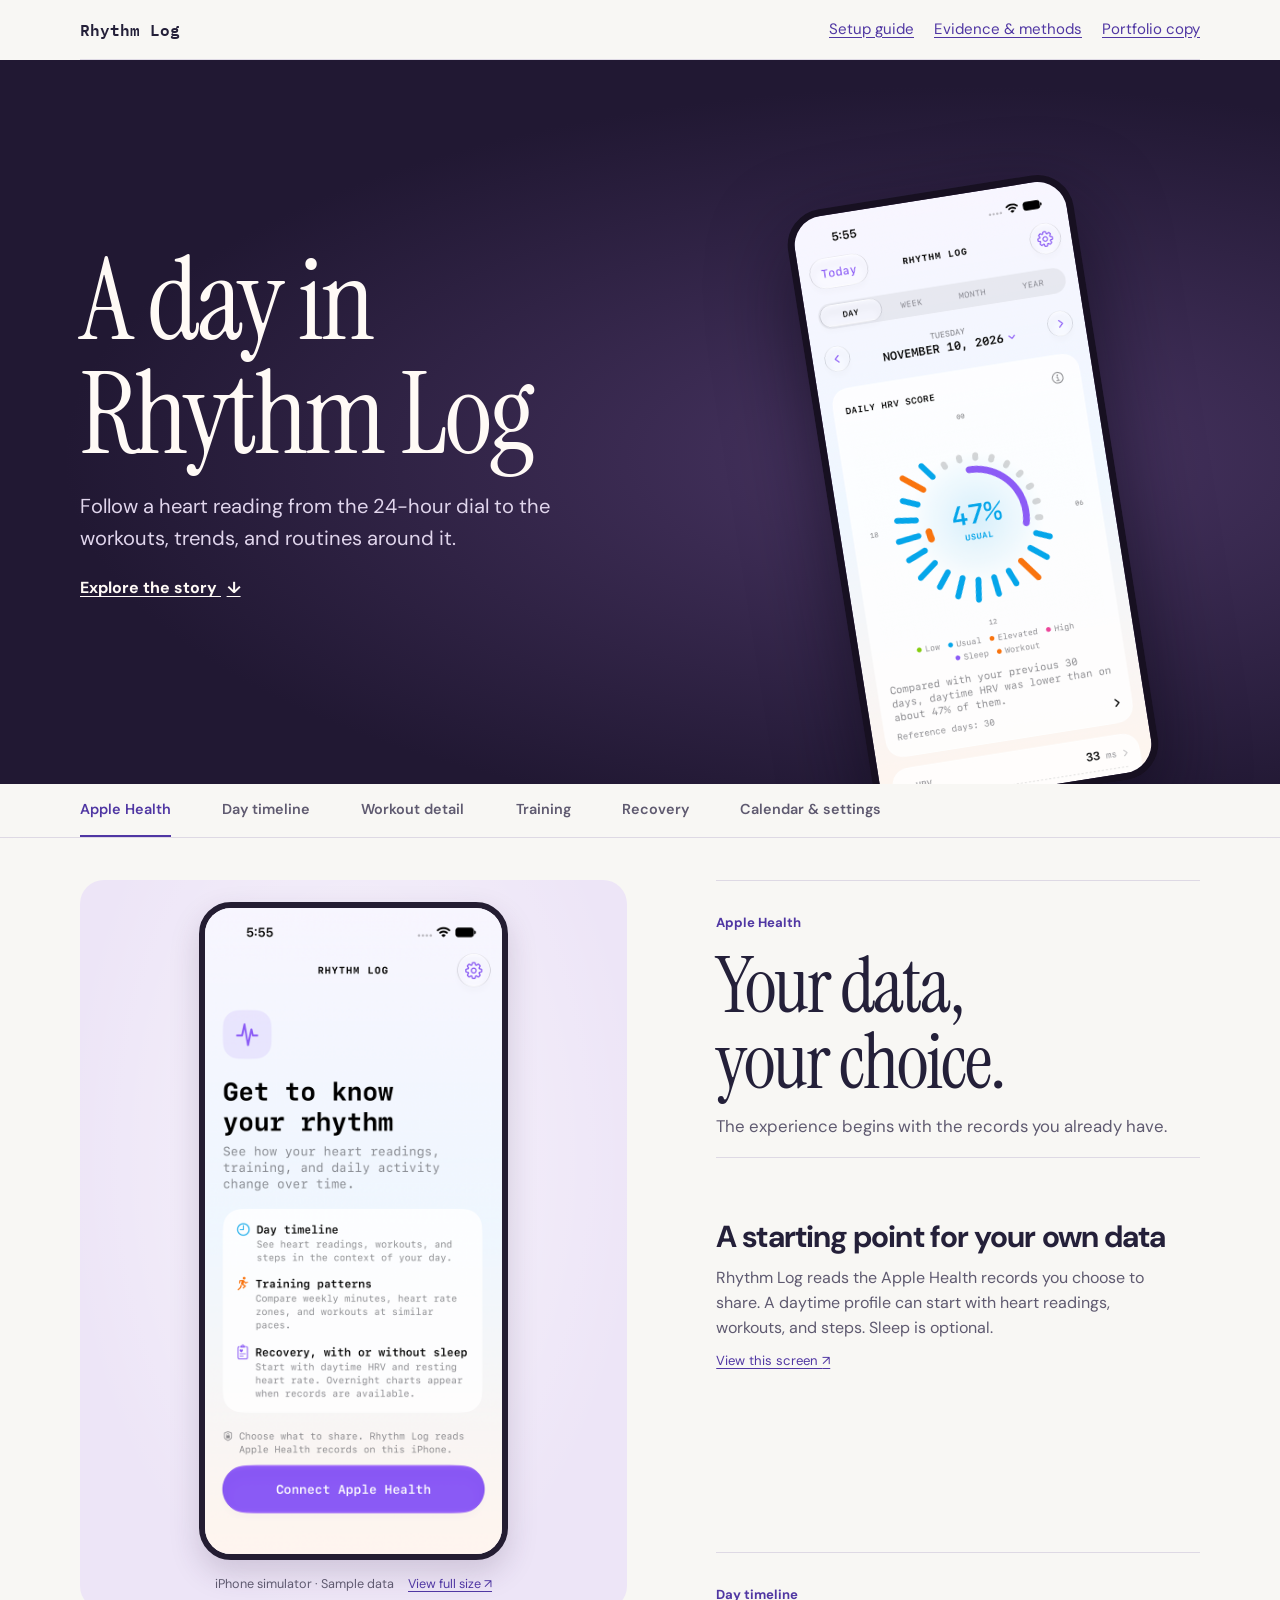
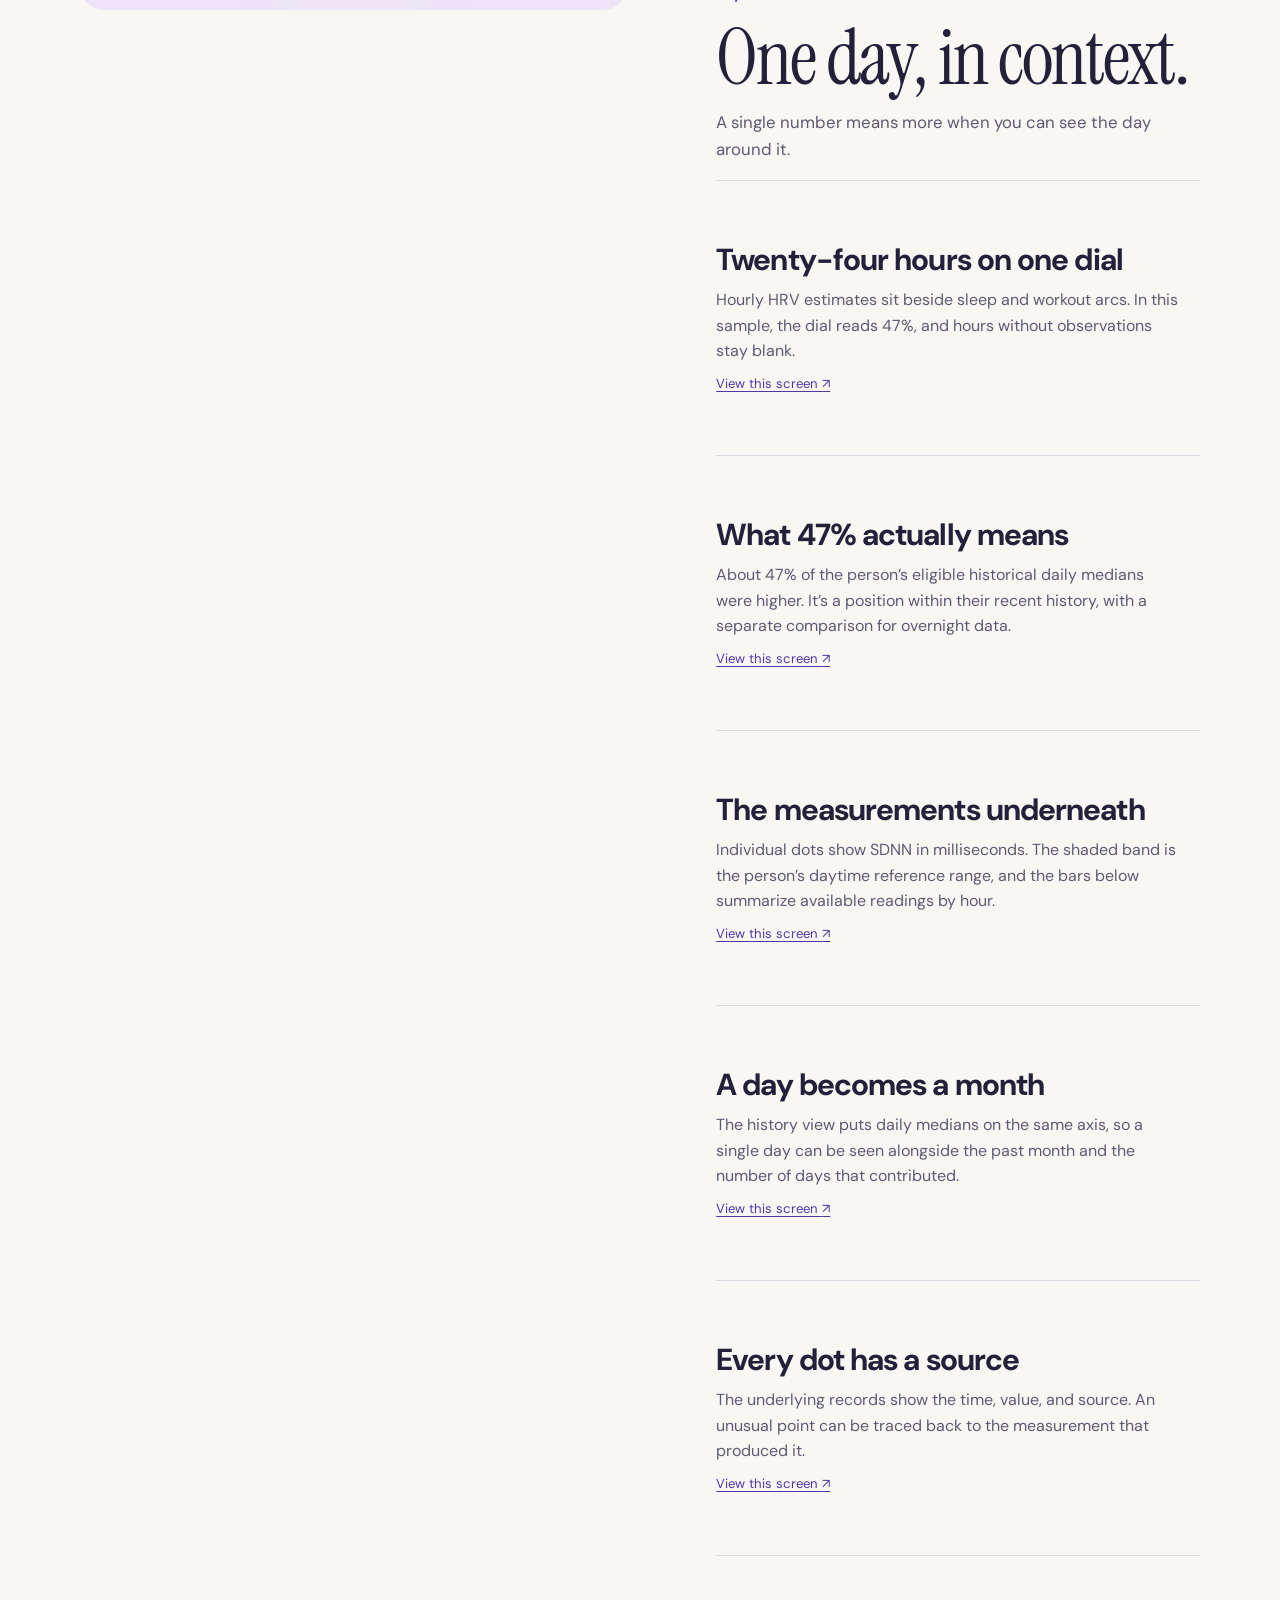
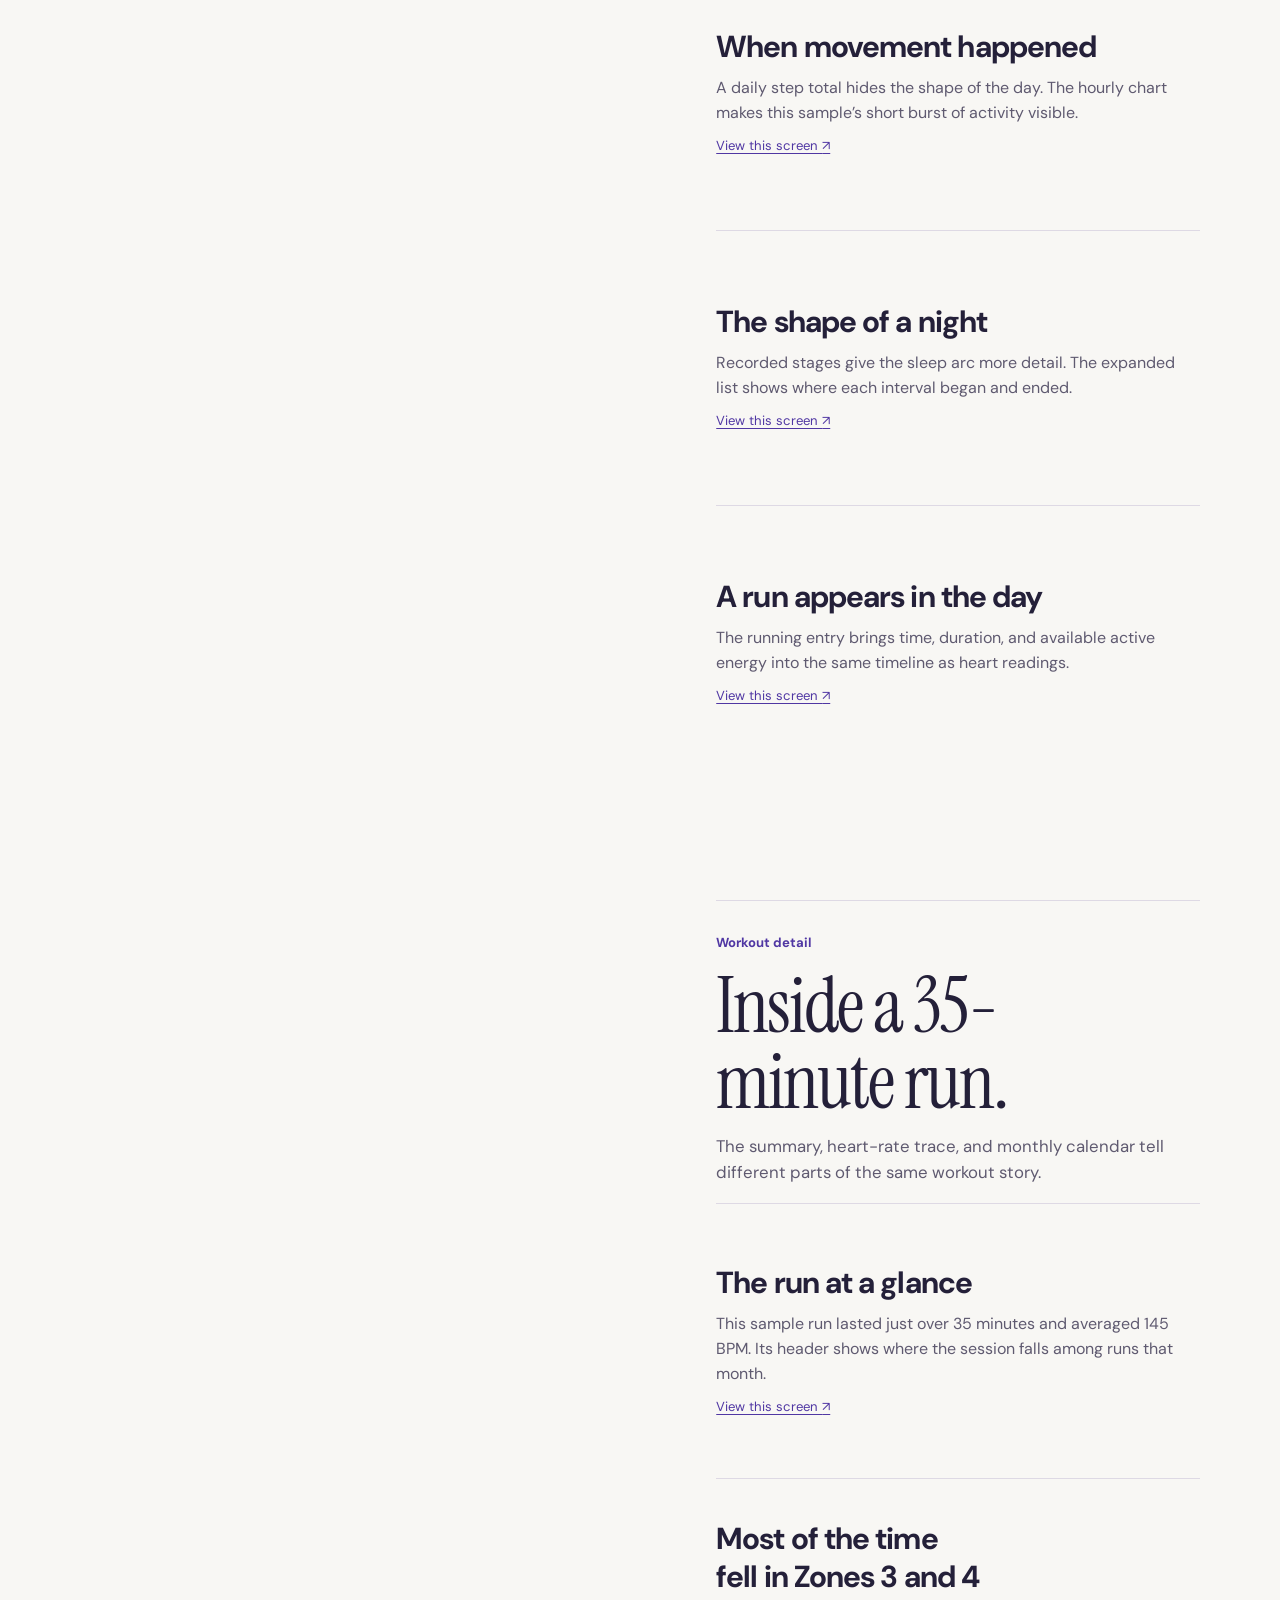
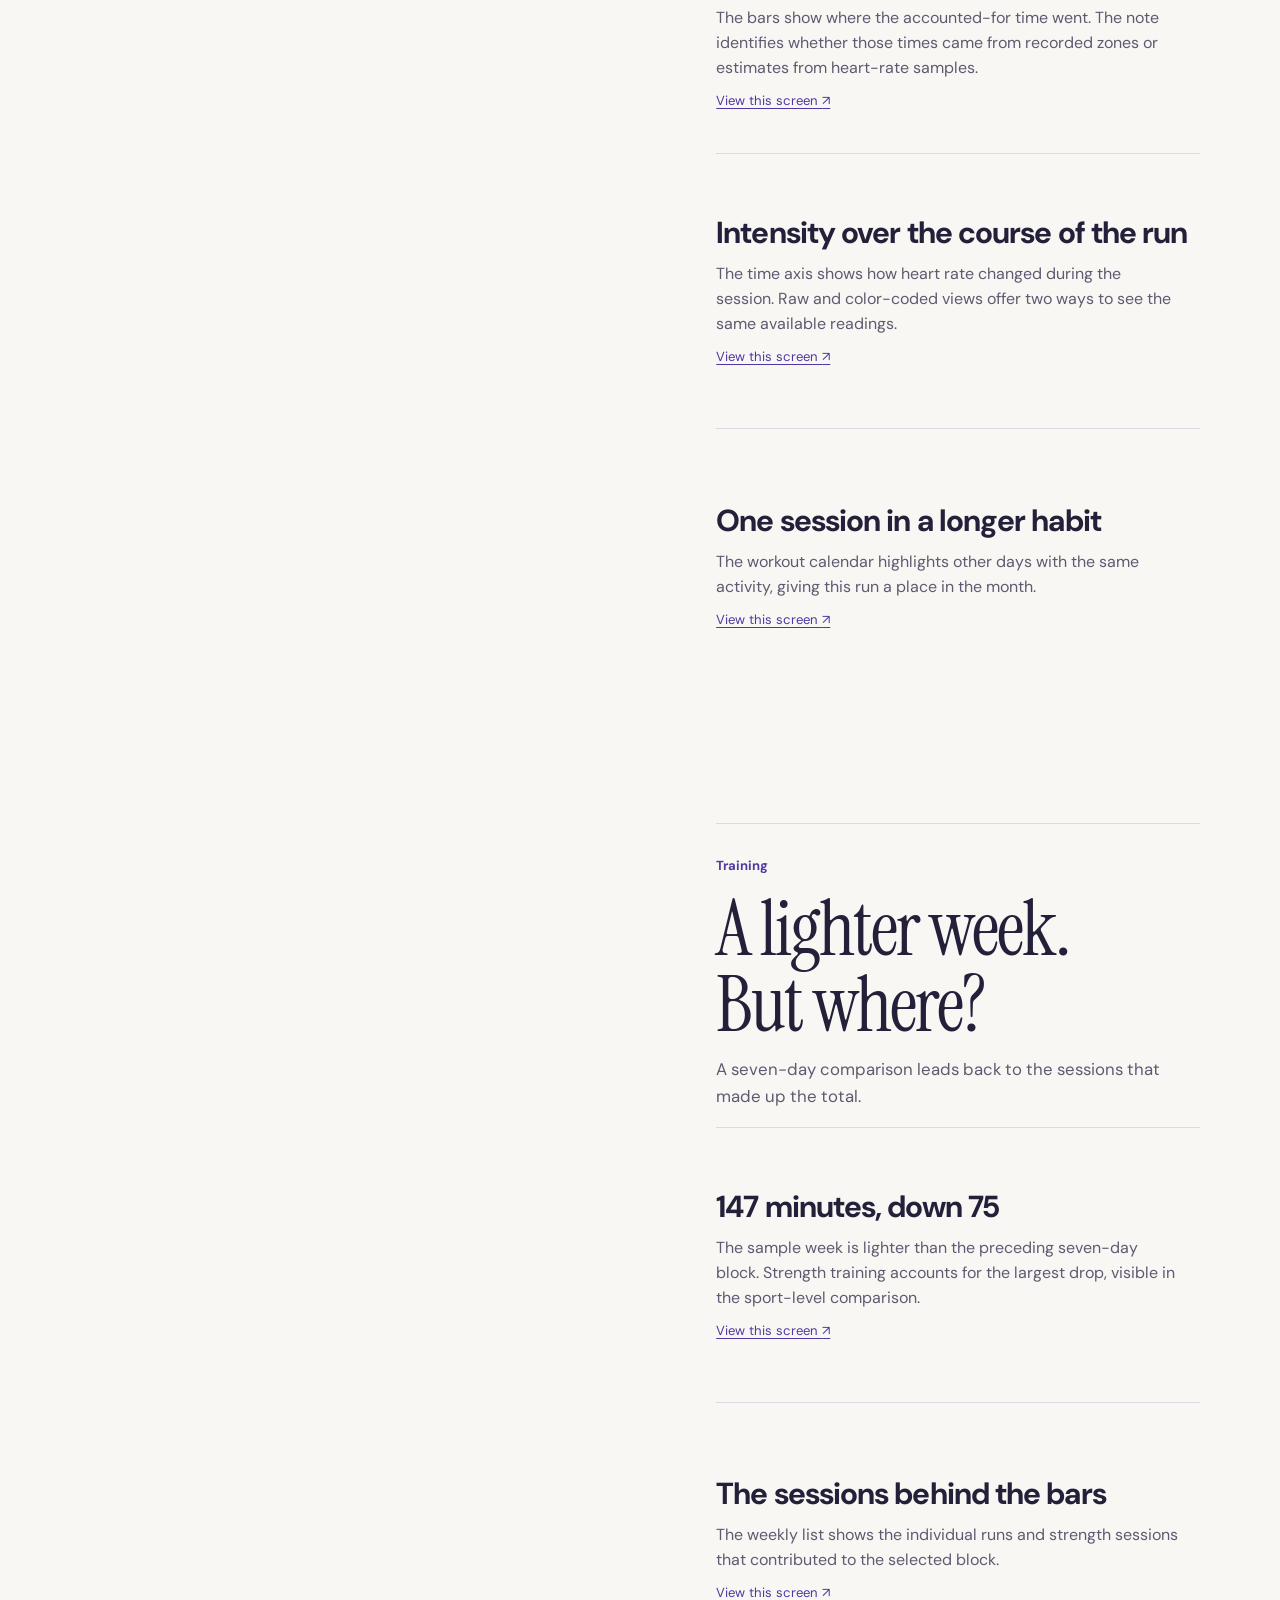
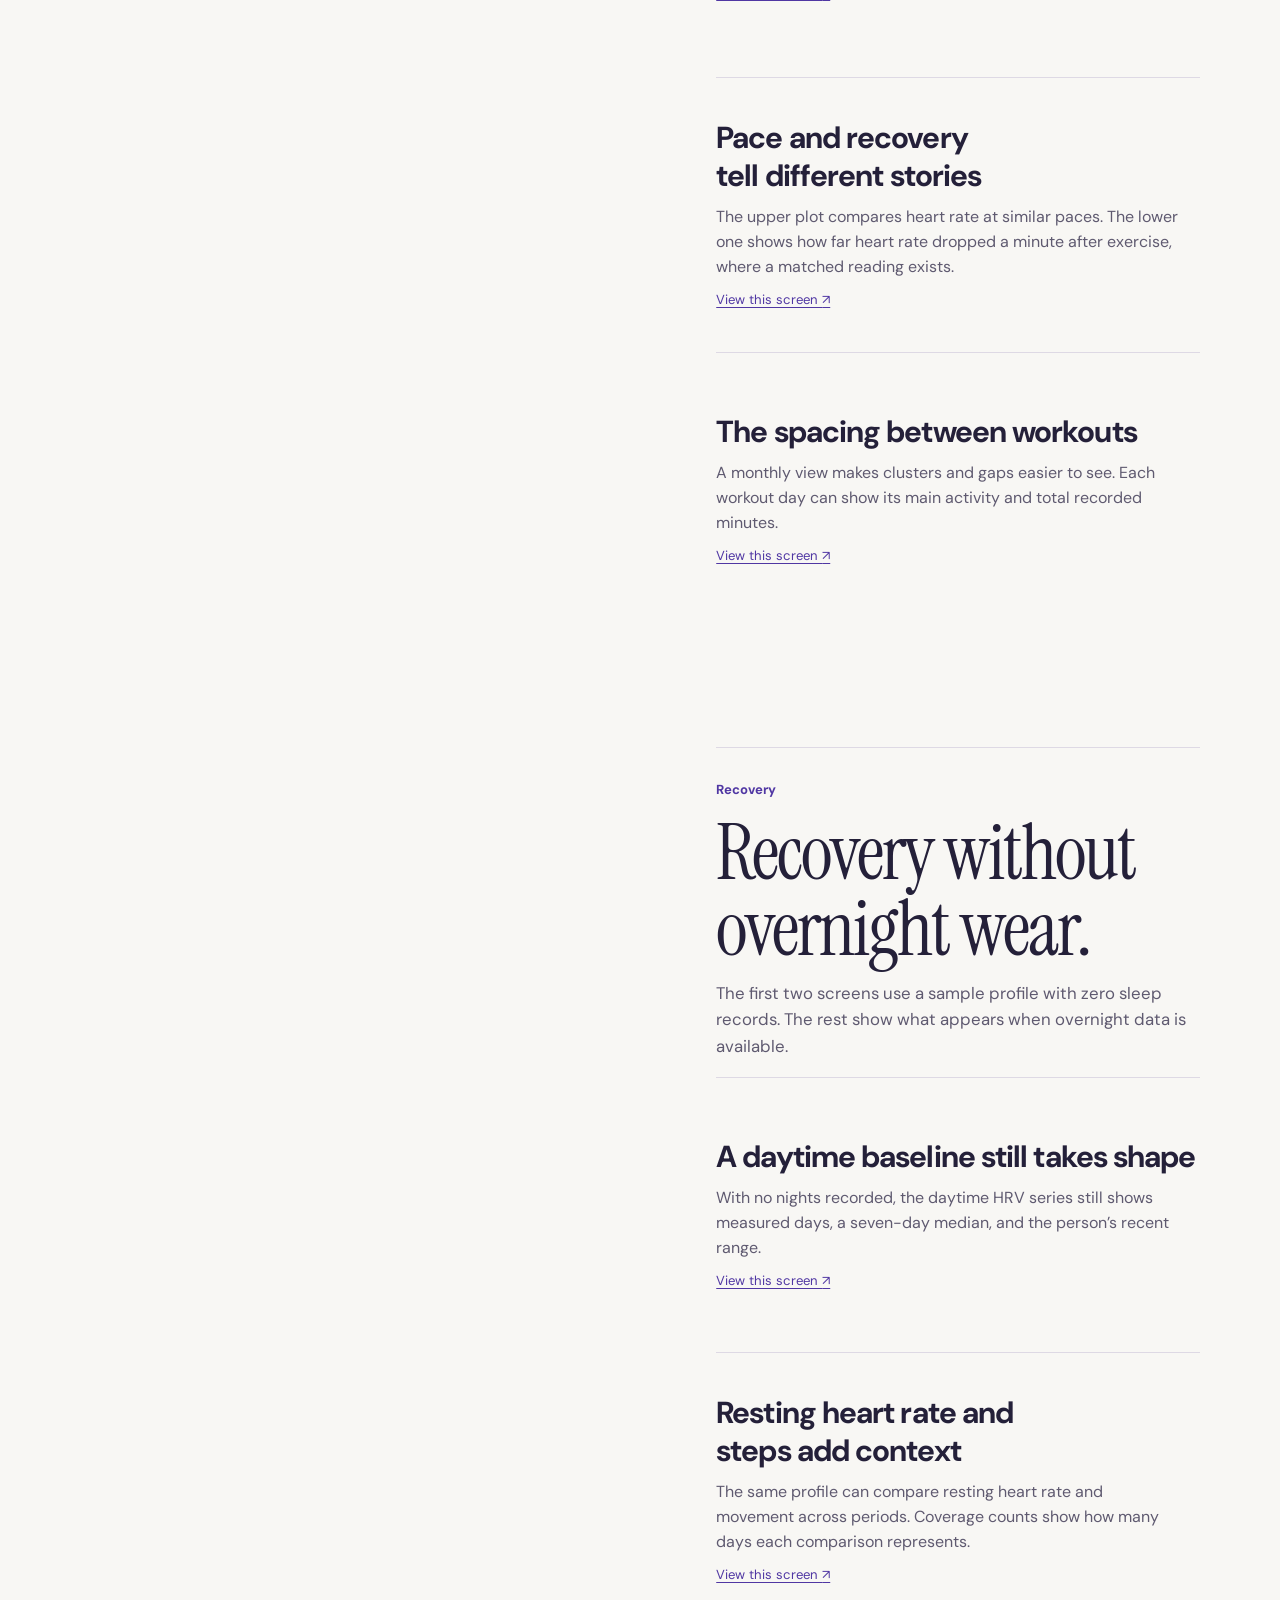
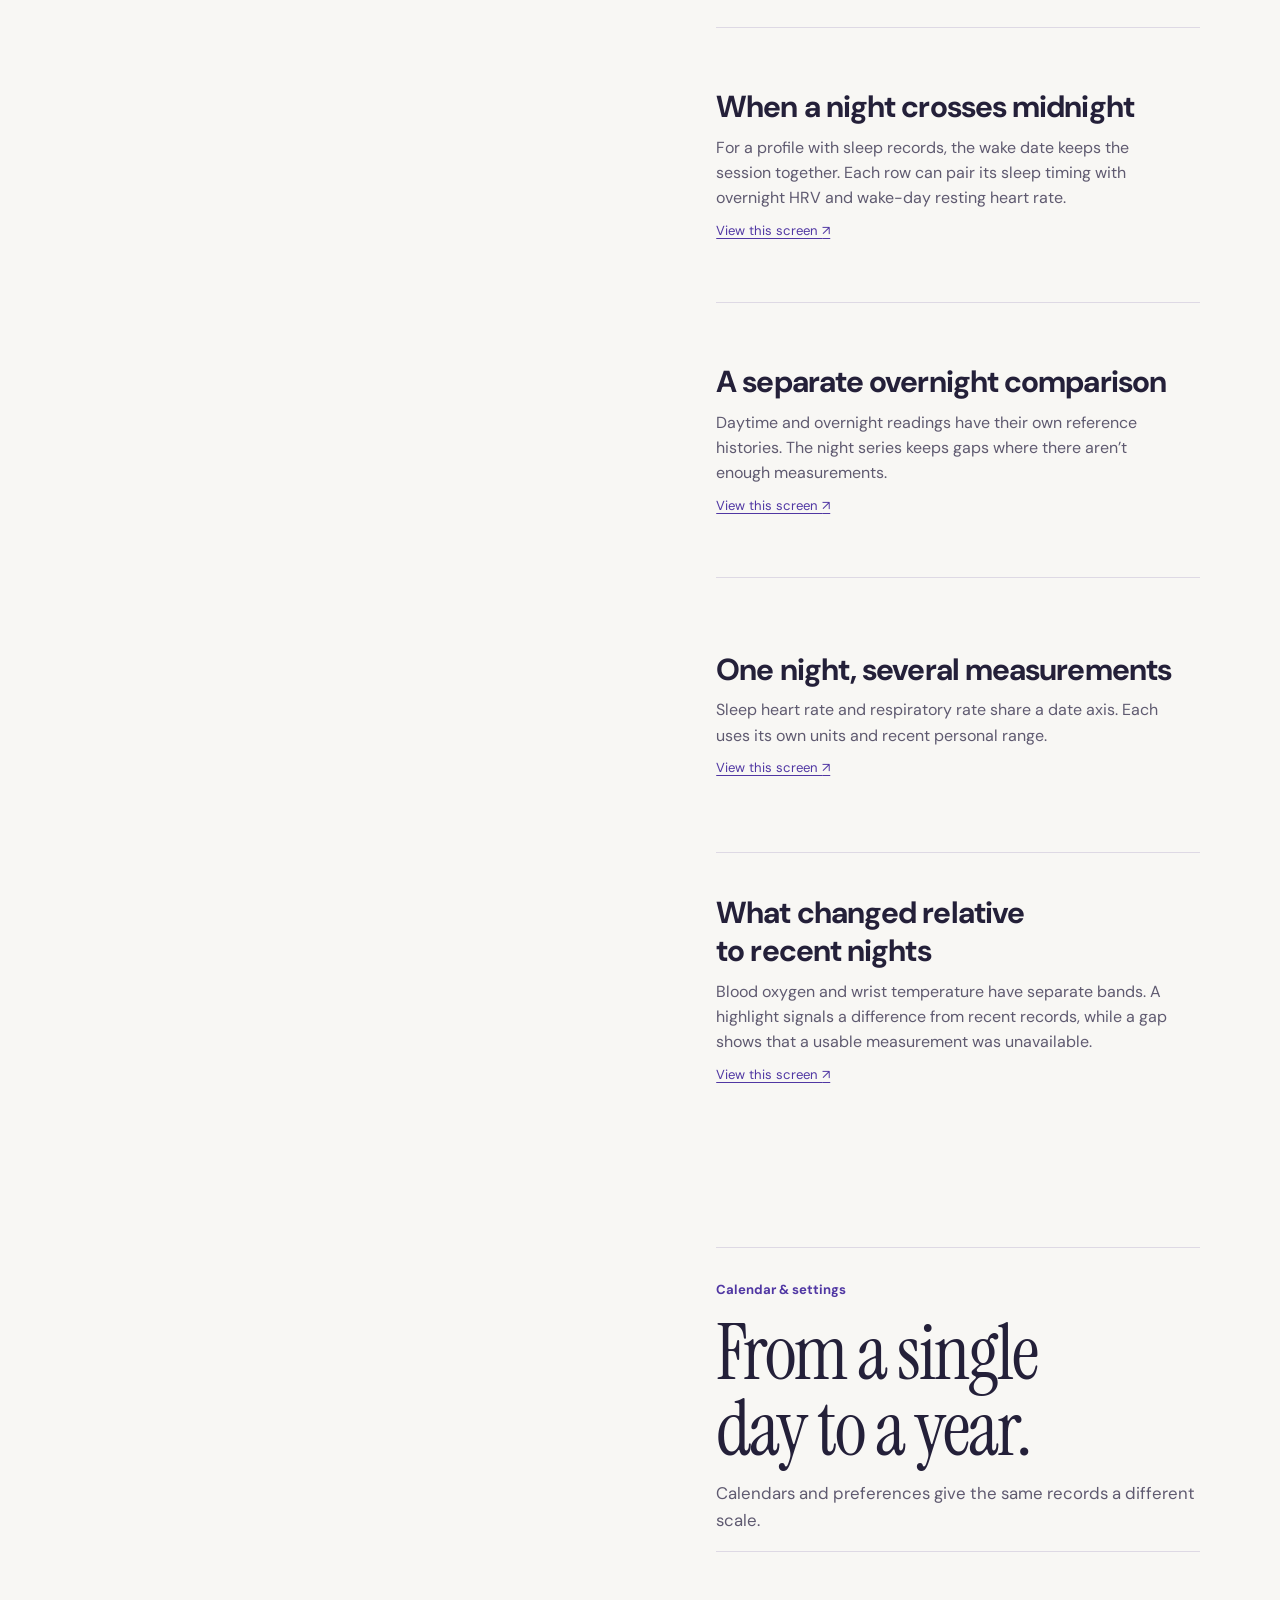
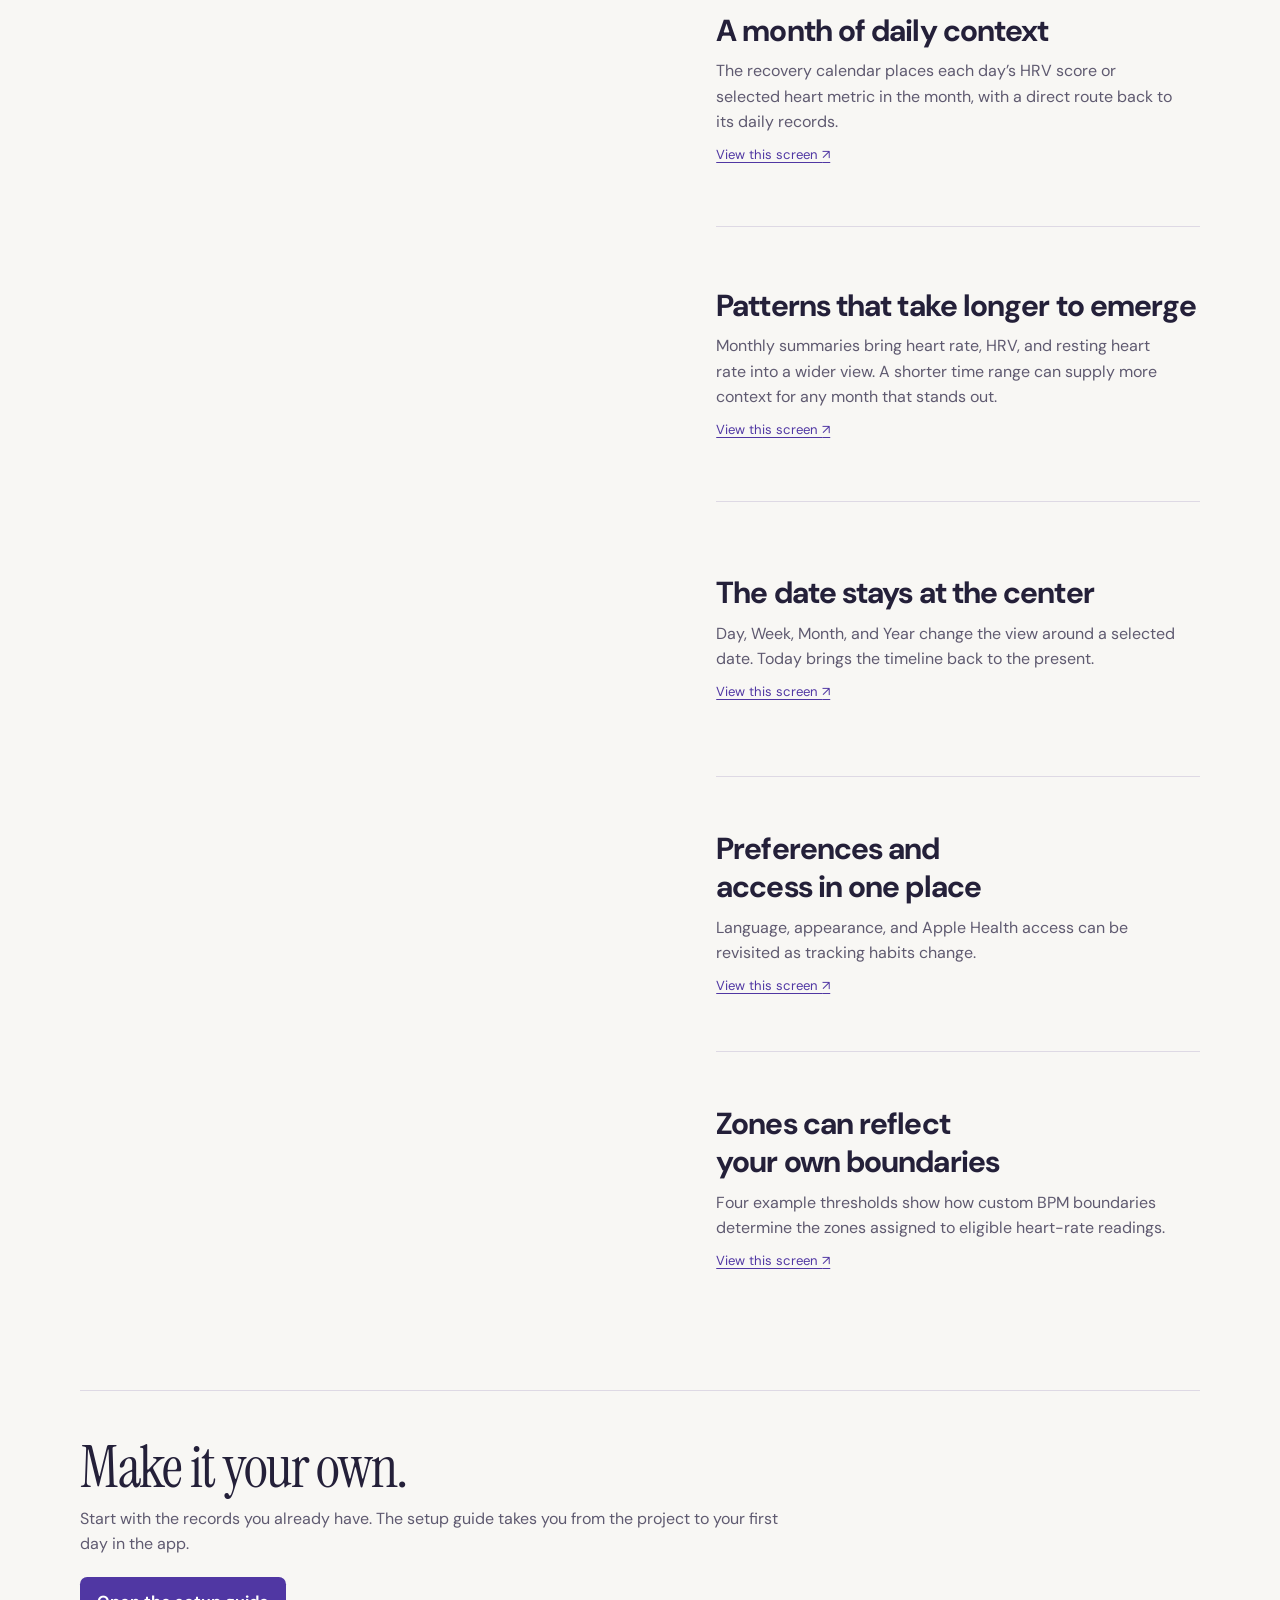
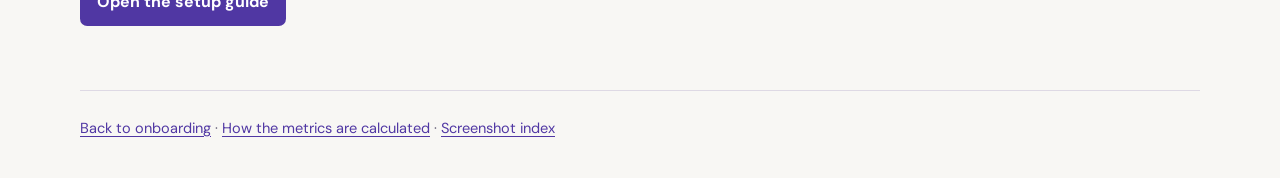
==== commit 7711a771: "Tell the Rhythm Log story through scrolling" ====
--- a/docs/portfolio/index.html
+++ b/docs/portfolio/index.html
@@ -3,81 +3,185 @@
 <head>
 <meta charset="utf-8">
 <meta name="viewport" content="width=device-width, initial-scale=1">
-<meta name="description" content="Follow an interactive, step-by-step Rhythm Log demo using sample Apple Health records.">
-<title>Rhythm Log · Guided walkthrough</title>
+<meta name="description" content="A scroll-led tour of Rhythm Log, from a single day of heart readings to training and recovery trends.">
+<title>Rhythm Log · The app story</title>
 <link rel="stylesheet" href="../styles.css">
 <link rel="stylesheet" href="walkthrough.css">
 <link rel="preconnect" href="https://fonts.googleapis.com">
 <link rel="preconnect" href="https://fonts.gstatic.com" crossorigin>
-<link rel="stylesheet" href="https://fonts.googleapis.com/css2?family=DM+Sans:wght@400;500;600;700&family=IBM+Plex+Mono:wght@500;600&family=Instrument+Serif&display=swap">
-<script src="steps.js" defer></script>
+<link rel="stylesheet" href="https://fonts.googleapis.com/css2?family=DM+Sans:wght@400;500;600;700&amp;family=IBM+Plex+Mono:wght@500;600&amp;family=Instrument+Serif&amp;display=swap">
 <script src="walkthrough.js" defer></script>
 </head>
-<body>
-<header class="masthead tour-shell">
+<body class="story-page">
+<header class="masthead shell">
   <a class="brand" href="../">Rhythm Log</a>
-  <nav aria-label="Main navigation">
-    <a href="../#setup">Setup guide</a><a href="../methods.html">Evidence &amp; methods</a><a href="project-description.md">Portfolio copy</a>
-  </nav>
+  <nav aria-label="Main navigation"><a href="../#setup">Setup guide</a><a href="../methods.html">Evidence &amp; methods</a><a href="project-description.md">Portfolio copy</a></nav>
 </header>
-<main class="tour-shell">
-  <div class="tour-intro">
-    <h1>App walkthrough</h1>
-    <p>Follow a sample day from your first Apple Health connection to training and recovery.</p>
+<main>
+  <section class="story-hero" aria-labelledby="story-title">
+    <div class="shell story-hero-inner">
+      <div>
+        <h1 id="story-title">A day in<br>Rhythm Log</h1>
+        <p>Follow a heart reading from the 24-hour dial to the workouts, trends, and routines around it.</p>
+        <a href="#start">Explore the story <span aria-hidden="true">↓</span></a>
+      </div>
+      <figure class="hero-phone" aria-label="Rhythm Log day timeline">
+        <img src="screenshots/02-day-timeline.png" width="644" height="1400" alt="Day timeline showing a 47% sample HRV score, with colored hourly estimates and a sleep arc">
+      </figure>
+    </div>
+  </section>
+  <nav class="chapter-nav" aria-label="Story chapters"><div class="shell chapter-links">
+    <a href="#start">Apple Health</a>
+    <a href="#day">Day timeline</a>
+    <a href="#workouts">Workout detail</a>
+    <a href="#training">Training</a>
+    <a href="#recovery">Recovery</a>
+    <a href="#navigation">Calendar &amp; settings</a>
+  </div></nav>
+  <div class="story-layout shell">
+    <figure class="story-device" id="story-device" hidden>
+      <div class="story-phone"><img id="story-screen" src="screenshots/01-welcome.png" width="644" height="1400" alt="Rhythm Log welcome screen"></div>
+      <figcaption><span>iPhone simulator · Sample data</span><a id="story-image-link" href="screenshots/01-welcome.png" target="_blank" rel="noopener">View full size <span aria-hidden="true">↗</span></a></figcaption>
+    </figure>
+    <div class="story-scenes">
+      <section class="story-chapter" id="start" aria-labelledby="start-title">
+        <header class="chapter-intro"><p>Apple Health</p><h2 id="start-title">Your data, your choice.</h2><p>The experience begins with the records you already have.</p></header>
+        <article class="story-scene" id="01-welcome">
+          <div><h3>A starting point for your own data</h3><p>Rhythm Log reads the Apple Health records you choose to share. A daytime profile can start with heart readings, workouts, and steps. Sleep is optional.</p><a class="scene-original" href="screenshots/01-welcome.png" aria-label="View screen: A starting point for your own data">View this screen <span aria-hidden="true">↗</span></a></div>
+          <img class="scene-image" src="screenshots/01-welcome.png" width="644" height="1400" loading="lazy" alt="A starting point for your own data in Rhythm Log">
+        </article>
+      </section>
+      <section class="story-chapter" id="day" aria-labelledby="day-title">
+        <header class="chapter-intro"><p>Day timeline</p><h2 id="day-title">One day, in context.</h2><p>A single number means more when you can see the day around it.</p></header>
+        <article class="story-scene" id="02-day-timeline">
+          <div><h3>Twenty-four hours on one dial</h3><p>Hourly HRV estimates sit beside sleep and workout arcs. In this sample, the dial reads 47%, and hours without observations stay blank.</p><a class="scene-original" href="screenshots/02-day-timeline.png" aria-label="View screen: Twenty-four hours on one dial">View this screen <span aria-hidden="true">↗</span></a></div>
+          <img class="scene-image" src="screenshots/02-day-timeline.png" width="644" height="1400" loading="lazy" alt="Twenty-four hours on one dial in Rhythm Log">
+        </article>
+        <article class="story-scene" id="03-score-guide">
+          <div><h3>What 47% actually means</h3><p>About 47% of the person’s eligible historical daily medians were higher. It’s a position within their recent history, with a separate comparison for overnight data.</p><a class="scene-original" href="screenshots/03-score-guide.png" aria-label="View screen: What 47% actually means">View this screen <span aria-hidden="true">↗</span></a></div>
+          <img class="scene-image" src="screenshots/03-score-guide.png" width="644" height="1400" loading="lazy" alt="What 47% actually means in Rhythm Log">
+        </article>
+        <article class="story-scene" id="04-day-hrv">
+          <div><h3>The measurements underneath</h3><p>Individual dots show SDNN in milliseconds. The shaded band is the person’s daytime reference range, and the bars below summarize available readings by hour.</p><a class="scene-original" href="screenshots/04-day-hrv.png" aria-label="View screen: The measurements underneath">View this screen <span aria-hidden="true">↗</span></a></div>
+          <img class="scene-image" src="screenshots/04-day-hrv.png" width="644" height="1400" loading="lazy" alt="The measurements underneath in Rhythm Log">
+        </article>
+        <article class="story-scene" id="05-hrv-history">
+          <div><h3>A day becomes a month</h3><p>The history view puts daily medians on the same axis, so a single day can be seen alongside the past month and the number of days that contributed.</p><a class="scene-original" href="screenshots/05-hrv-history.png" aria-label="View screen: A day becomes a month">View this screen <span aria-hidden="true">↗</span></a></div>
+          <img class="scene-image" src="screenshots/05-hrv-history.png" width="644" height="1400" loading="lazy" alt="A day becomes a month in Rhythm Log">
+        </article>
+        <article class="story-scene" id="06-raw-readings">
+          <div><h3>Every dot has a source</h3><p>The underlying records show the time, value, and source. An unusual point can be traced back to the measurement that produced it.</p><a class="scene-original" href="screenshots/06-raw-readings.png" aria-label="View screen: Every dot has a source">View this screen <span aria-hidden="true">↗</span></a></div>
+          <img class="scene-image" src="screenshots/06-raw-readings.png" width="644" height="1400" loading="lazy" alt="Every dot has a source in Rhythm Log">
+        </article>
+        <article class="story-scene" id="07-day-steps">
+          <div><h3>When movement happened</h3><p>A daily step total hides the shape of the day. The hourly chart makes this sample’s short burst of activity visible.</p><a class="scene-original" href="screenshots/07-day-steps.png" aria-label="View screen: When movement happened">View this screen <span aria-hidden="true">↗</span></a></div>
+          <img class="scene-image" src="screenshots/07-day-steps.png" width="644" height="1400" loading="lazy" alt="When movement happened in Rhythm Log">
+        </article>
+        <article class="story-scene" id="08-sleep-stages">
+          <div><h3>The shape of a night</h3><p>Recorded stages give the sleep arc more detail. The expanded list shows where each interval began and ended.</p><a class="scene-original" href="screenshots/08-sleep-stages.png" aria-label="View screen: The shape of a night">View this screen <span aria-hidden="true">↗</span></a></div>
+          <img class="scene-image" src="screenshots/08-sleep-stages.png" width="644" height="1400" loading="lazy" alt="The shape of a night in Rhythm Log">
+        </article>
+        <article class="story-scene" id="09-day-workouts">
+          <div><h3>A run appears in the day</h3><p>The running entry brings time, duration, and available active energy into the same timeline as heart readings.</p><a class="scene-original" href="screenshots/09-day-workouts.png" aria-label="View screen: A run appears in the day">View this screen <span aria-hidden="true">↗</span></a></div>
+          <img class="scene-image" src="screenshots/09-day-workouts.png" width="644" height="1400" loading="lazy" alt="A run appears in the day in Rhythm Log">
+        </article>
+      </section>
+      <section class="story-chapter" id="workouts" aria-labelledby="workouts-title">
+        <header class="chapter-intro"><p>Workout detail</p><h2 id="workouts-title">Inside a 35-minute run.</h2><p>The summary, heart-rate trace, and monthly calendar tell different parts of the same workout story.</p></header>
+        <article class="story-scene" id="10-workout-overview">
+          <div><h3>The run at a glance</h3><p>This sample run lasted just over 35 minutes and averaged 145 BPM. Its header shows where the session falls among runs that month.</p><a class="scene-original" href="screenshots/10-workout-overview.png" aria-label="View screen: The run at a glance">View this screen <span aria-hidden="true">↗</span></a></div>
+          <img class="scene-image" src="screenshots/10-workout-overview.png" width="644" height="1400" loading="lazy" alt="The run at a glance in Rhythm Log">
+        </article>
+        <article class="story-scene" id="11-workout-zones">
+          <div><h3>Most of the time fell in Zones 3 and 4</h3><p>The bars show where the accounted-for time went. The note identifies whether those times came from recorded zones or estimates from heart-rate samples.</p><a class="scene-original" href="screenshots/11-workout-zones.png" aria-label="View screen: Most of the time fell in Zones 3 and 4">View this screen <span aria-hidden="true">↗</span></a></div>
+          <img class="scene-image" src="screenshots/11-workout-zones.png" width="644" height="1400" loading="lazy" alt="Most of the time fell in Zones 3 and 4 in Rhythm Log">
+        </article>
+        <article class="story-scene" id="12-workout-heart-rate">
+          <div><h3>Intensity over the course of the run</h3><p>The time axis shows how heart rate changed during the session. Raw and color-coded views offer two ways to see the same available readings.</p><a class="scene-original" href="screenshots/12-workout-heart-rate.png" aria-label="View screen: Intensity over the course of the run">View this screen <span aria-hidden="true">↗</span></a></div>
+          <img class="scene-image" src="screenshots/12-workout-heart-rate.png" width="644" height="1400" loading="lazy" alt="Intensity over the course of the run in Rhythm Log">
+        </article>
+        <article class="story-scene" id="13-workout-calendar">
+          <div><h3>One session in a longer habit</h3><p>The workout calendar highlights other days with the same activity, giving this run a place in the month.</p><a class="scene-original" href="screenshots/13-workout-calendar.png" aria-label="View screen: One session in a longer habit">View this screen <span aria-hidden="true">↗</span></a></div>
+          <img class="scene-image" src="screenshots/13-workout-calendar.png" width="644" height="1400" loading="lazy" alt="One session in a longer habit in Rhythm Log">
+        </article>
+      </section>
+      <section class="story-chapter" id="training" aria-labelledby="training-title">
+        <header class="chapter-intro"><p>Training</p><h2 id="training-title">A lighter week. But where?</h2><p>A seven-day comparison leads back to the sessions that made up the total.</p></header>
+        <article class="story-scene" id="14-week-training">
+          <div><h3>147 minutes, down 75</h3><p>The sample week is lighter than the preceding seven-day block. Strength training accounts for the largest drop, visible in the sport-level comparison.</p><a class="scene-original" href="screenshots/14-week-training.png" aria-label="View screen: 147 minutes, down 75">View this screen <span aria-hidden="true">↗</span></a></div>
+          <img class="scene-image" src="screenshots/14-week-training.png" width="644" height="1400" loading="lazy" alt="147 minutes, down 75 in Rhythm Log">
+        </article>
+        <article class="story-scene" id="15-week-workouts">
+          <div><h3>The sessions behind the bars</h3><p>The weekly list shows the individual runs and strength sessions that contributed to the selected block.</p><a class="scene-original" href="screenshots/15-week-workouts.png" aria-label="View screen: The sessions behind the bars">View this screen <span aria-hidden="true">↗</span></a></div>
+          <img class="scene-image" src="screenshots/15-week-workouts.png" width="644" height="1400" loading="lazy" alt="The sessions behind the bars in Rhythm Log">
+        </article>
+        <article class="story-scene" id="16-training-performance">
+          <div><h3>Pace and recovery tell different stories</h3><p>The upper plot compares heart rate at similar paces. The lower one shows how far heart rate dropped a minute after exercise, where a matched reading exists.</p><a class="scene-original" href="screenshots/16-training-performance.png" aria-label="View screen: Pace and recovery tell different stories">View this screen <span aria-hidden="true">↗</span></a></div>
+          <img class="scene-image" src="screenshots/16-training-performance.png" width="644" height="1400" loading="lazy" alt="Pace and recovery tell different stories in Rhythm Log">
+        </article>
+        <article class="story-scene" id="17-training-calendar">
+          <div><h3>The spacing between workouts</h3><p>A monthly view makes clusters and gaps easier to see. Each workout day can show its main activity and total recorded minutes.</p><a class="scene-original" href="screenshots/17-training-calendar.png" aria-label="View screen: The spacing between workouts">View this screen <span aria-hidden="true">↗</span></a></div>
+          <img class="scene-image" src="screenshots/17-training-calendar.png" width="644" height="1400" loading="lazy" alt="The spacing between workouts in Rhythm Log">
+        </article>
+      </section>
+      <section class="story-chapter" id="recovery" aria-labelledby="recovery-title">
+        <header class="chapter-intro"><p>Recovery</p><h2 id="recovery-title">Recovery without overnight wear.</h2><p>The first two screens use a sample profile with zero sleep records. The rest show what appears when overnight data is available.</p></header>
+        <article class="story-scene" id="18-recovery-no-sleep">
+          <div><h3>A daytime baseline still takes shape</h3><p>With no nights recorded, the daytime HRV series still shows measured days, a seven-day median, and the person’s recent range.</p><a class="scene-original" href="screenshots/18-recovery-no-sleep.png" aria-label="View screen: A daytime baseline still takes shape">View this screen <span aria-hidden="true">↗</span></a></div>
+          <img class="scene-image" src="screenshots/18-recovery-no-sleep.png" width="644" height="1400" loading="lazy" alt="A daytime baseline still takes shape in Rhythm Log">
+        </article>
+        <article class="story-scene" id="19-recovery-activity">
+          <div><h3>Resting heart rate and steps add context</h3><p>The same profile can compare resting heart rate and movement across periods. Coverage counts show how many days each comparison represents.</p><a class="scene-original" href="screenshots/19-recovery-activity.png" aria-label="View screen: Resting heart rate and steps add context">View this screen <span aria-hidden="true">↗</span></a></div>
+          <img class="scene-image" src="screenshots/19-recovery-activity.png" width="644" height="1400" loading="lazy" alt="Resting heart rate and steps add context in Rhythm Log">
+        </article>
+        <article class="story-scene" id="20-sleep-timing">
+          <div><h3>When a night crosses midnight</h3><p>For a profile with sleep records, the wake date keeps the session together. Each row can pair its sleep timing with overnight HRV and wake-day resting heart rate.</p><a class="scene-original" href="screenshots/20-sleep-timing.png" aria-label="View screen: When a night crosses midnight">View this screen <span aria-hidden="true">↗</span></a></div>
+          <img class="scene-image" src="screenshots/20-sleep-timing.png" width="644" height="1400" loading="lazy" alt="When a night crosses midnight in Rhythm Log">
+        </article>
+        <article class="story-scene" id="21-overnight-hrv">
+          <div><h3>A separate overnight comparison</h3><p>Daytime and overnight readings have their own reference histories. The night series keeps gaps where there aren’t enough measurements.</p><a class="scene-original" href="screenshots/21-overnight-hrv.png" aria-label="View screen: A separate overnight comparison">View this screen <span aria-hidden="true">↗</span></a></div>
+          <img class="scene-image" src="screenshots/21-overnight-hrv.png" width="644" height="1400" loading="lazy" alt="A separate overnight comparison in Rhythm Log">
+        </article>
+        <article class="story-scene" id="22-overnight-vitals">
+          <div><h3>One night, several measurements</h3><p>Sleep heart rate and respiratory rate share a date axis. Each uses its own units and recent personal range.</p><a class="scene-original" href="screenshots/22-overnight-vitals.png" aria-label="View screen: One night, several measurements">View this screen <span aria-hidden="true">↗</span></a></div>
+          <img class="scene-image" src="screenshots/22-overnight-vitals.png" width="644" height="1400" loading="lazy" alt="One night, several measurements in Rhythm Log">
+        </article>
+        <article class="story-scene" id="23-oxygen-and-wrist-temperature">
+          <div><h3>What changed relative to recent nights</h3><p>Blood oxygen and wrist temperature have separate bands. A highlight signals a difference from recent records, while a gap shows that a usable measurement was unavailable.</p><a class="scene-original" href="screenshots/23-oxygen-and-wrist-temperature.png" aria-label="View screen: What changed relative to recent nights">View this screen <span aria-hidden="true">↗</span></a></div>
+          <img class="scene-image" src="screenshots/23-oxygen-and-wrist-temperature.png" width="644" height="1400" loading="lazy" alt="What changed relative to recent nights in Rhythm Log">
+        </article>
+      </section>
+      <section class="story-chapter" id="navigation" aria-labelledby="navigation-title">
+        <header class="chapter-intro"><p>Calendar &amp; settings</p><h2 id="navigation-title">From a single day to a year.</h2><p>Calendars and preferences give the same records a different scale.</p></header>
+        <article class="story-scene" id="24-recovery-calendar">
+          <div><h3>A month of daily context</h3><p>The recovery calendar places each day’s HRV score or selected heart metric in the month, with a direct route back to its daily records.</p><a class="scene-original" href="screenshots/24-recovery-calendar.png" aria-label="View screen: A month of daily context">View this screen <span aria-hidden="true">↗</span></a></div>
+          <img class="scene-image" src="screenshots/24-recovery-calendar.png" width="644" height="1400" loading="lazy" alt="A month of daily context in Rhythm Log">
+        </article>
+        <article class="story-scene" id="25-year-trends">
+          <div><h3>Patterns that take longer to emerge</h3><p>Monthly summaries bring heart rate, HRV, and resting heart rate into a wider view. A shorter time range can supply more context for any month that stands out.</p><a class="scene-original" href="screenshots/25-year-trends.png" aria-label="View screen: Patterns that take longer to emerge">View this screen <span aria-hidden="true">↗</span></a></div>
+          <img class="scene-image" src="screenshots/25-year-trends.png" width="644" height="1400" loading="lazy" alt="Patterns that take longer to emerge in Rhythm Log">
+        </article>
+        <article class="story-scene" id="26-date-picker">
+          <div><h3>The date stays at the center</h3><p>Day, Week, Month, and Year change the view around a selected date. Today brings the timeline back to the present.</p><a class="scene-original" href="screenshots/26-date-picker.png" aria-label="View screen: The date stays at the center">View this screen <span aria-hidden="true">↗</span></a></div>
+          <img class="scene-image" src="screenshots/26-date-picker.png" width="644" height="1400" loading="lazy" alt="The date stays at the center in Rhythm Log">
+        </article>
+        <article class="story-scene" id="27-settings">
+          <div><h3>Preferences and access in one place</h3><p>Language, appearance, and Apple Health access can be revisited as tracking habits change.</p><a class="scene-original" href="screenshots/27-settings.png" aria-label="View screen: Preferences and access in one place">View this screen <span aria-hidden="true">↗</span></a></div>
+          <img class="scene-image" src="screenshots/27-settings.png" width="644" height="1400" loading="lazy" alt="Preferences and access in one place in Rhythm Log">
+        </article>
+        <article class="story-scene" id="28-manual-zones">
+          <div><h3>Zones can reflect your own boundaries</h3><p>Four example thresholds show how custom BPM boundaries determine the zones assigned to eligible heart-rate readings.</p><a class="scene-original" href="screenshots/28-manual-zones.png" aria-label="View screen: Zones can reflect your own boundaries">View this screen <span aria-hidden="true">↗</span></a></div>
+          <img class="scene-image" src="screenshots/28-manual-zones.png" width="644" height="1400" loading="lazy" alt="Zones can reflect your own boundaries in Rhythm Log">
+        </article>
+      </section>
+    </div>
   </div>
-  <div class="tour" id="tour">
-    <aside class="tour-sidebar">
-      <nav aria-label="Walkthrough chapters">
-        <h2>Chapters</h2>
-        <ol id="chapters"></ol>
-      </nav>
-      <details class="step-index">
-        <summary>Find a screen</summary>
-        <ol id="step-index"></ol>
-      </details>
-      <label class="chapter-select">Jump to chapter
-        <select id="chapter-select"></select>
-      </label>
-    </aside>
-    <section class="tour-guide" aria-labelledby="step-title">
-      <div class="tour-location">
-        <span id="current-chapter">Get started</span>
-        <span id="step-count">01 / 28</span>
-      </div>
-      <progress id="progress" aria-label="Walkthrough progress" value="1" max="28"></progress>
-      <div class="tour-copy">
-        <h2 id="step-title" tabindex="-1">Start with what you track</h2>
-        <div class="tour-instruction">
-          <h3>In the app</h3>
-          <p id="step-action">On first launch, tap Connect Apple Health and choose the records you want to share.</p>
-        </div>
-        <div class="tour-insight">
-          <h3>What to look for</h3>
-          <p id="step-context">Heart rate, workouts, and steps can power the daytime views. You can leave sleep access off and add it later in Settings.</p>
-        </div>
-      </div>
-      <div id="sleep-choice" class="sleep-choice" hidden>
-        <a href="#24-recovery-calendar">Skip overnight screens</a>
-      </div>
-    </section>
-    <figure class="tour-stage" id="stage">
-      <div class="phone" id="phone">
-        <img id="screen" src="screenshots/01-welcome.png" alt="Rhythm Log first-run welcome and Apple Health access" width="644" height="1400">
-        <button type="button" id="hotspot" class="hotspot" hidden><span aria-hidden="true">↗</span></button>
-      </div>
-      <figcaption>
-        <span id="stage-caption">iPhone preview · Sample data</span>
-        <a id="full-screen" href="screenshots/01-welcome.png" target="_blank" rel="noopener">View full size</a>
-      </figcaption>
-    </figure>
-    <nav class="tour-controls" aria-label="Step navigation">
-        <button type="button" id="previous" disabled>Back</button>
-        <button type="button" id="next">Next step <span aria-hidden="true">→</span></button>
-      </nav>
-    <div class="visually-hidden" id="announcement" role="status"></div>
-  </div>
-  <noscript><p>Turn on JavaScript for the guided tour, or open the <a href="README.md">screen descriptions and original images</a>.</p></noscript>
+  <section class="story-end shell">
+    <h2>Make it your own.</h2>
+    <p>Start with the records you already have. The setup guide takes you from the project to your first day in the app.</p>
+    <a class="button" href="../#setup">Open the setup guide</a>
+  </section>
 </main>
-<footer class="tour-shell"><a href="../">Back to onboarding</a> · <a href="../methods.html">How the metrics are calculated</a></footer>
+<footer class="shell"><a href="../">Back to onboarding</a> · <a href="../methods.html">How the metrics are calculated</a> · <a href="README.md">Screenshot index</a></footer>
 </body>
 </html>
--- a/docs/portfolio/walkthrough.css
+++ b/docs/portfolio/walkthrough.css
@@ -1,222 +1,128 @@
-.tour-shell {
-  width: min(1240px, 100% - 3rem);
+.story-page { --story-nav-height: 3.35rem; }
+.story-hero {
+  overflow: clip;
+  background: radial-gradient(ellipse at 75% 55%, #493563, #211833 66%);
+  color: #fffaf6;
+}
+.story-hero-inner {
+  min-height: min(680px, 78svh);
+  display: grid;
+  grid-template-columns: 1fr .8fr;
+  gap: 3rem;
+  align-items: center;
+  padding-block: 3.5rem;
+}
+.story-hero h1 { font-size: clamp(4.2rem, 9vw, 8.15rem); }
+.story-hero p { max-width: 39ch; color: #e0d5ec; font-size: clamp(1rem, 2.15vw, 1.26rem); margin-block: 1.25rem; }
+.story-hero a { display: inline-block; color: #fffaf6; font-weight: 700; }
+.story-hero a span { padding-inline-start: .35rem; }
+.story-hero a:focus-visible { outline-color: #fffaf6; }
+.hero-phone {
+  width: clamp(190px, 24vw, 289px);
+  justify-self: center;
+  transform: rotate(-9deg) translateY(12%);
+  border: 7px solid #171021;
+  border-radius: 2.3rem;
+  box-shadow: 0 2rem 5rem #0c08179c;
+}
+.hero-phone img { border-radius: calc(2.3rem - 7px); }
+.chapter-nav {
+  position: sticky;
+  top: 0;
+  z-index: 4;
+  background: #f8f7f4f2;
+  backdrop-filter: blur(12px);
+  border-bottom: 1px solid var(--line);
+}
+.chapter-links { display: flex; align-items: stretch; gap: clamp(1rem, 4vw, 3.4rem); overflow-x: auto; scrollbar-width: none; }
+.chapter-links a {
+  flex: none;
+  display: grid;
+  place-items: center;
+  min-height: var(--story-nav-height);
+  border-bottom: 2px solid transparent;
+  color: var(--muted);
+  font-size: .9rem;
+  font-weight: 600;
+  text-decoration: none;
+}
+.chapter-links a[aria-current], .chapter-links a:hover { color: var(--violet); border-color: var(--violet); }
+.chapter-links a:focus-visible { outline-offset: -4px; }
+.story-layout { position: relative; padding-block: 2.6rem 4rem; }
+.story-layout.enhanced { display: grid; grid-template-columns: minmax(260px, 1.13fr) minmax(0, 1fr); align-items: start; gap: clamp(2.3rem, 7vw, 7rem); }
+.story-device {
+  position: sticky;
+  top: calc(var(--story-nav-height) + 1.4rem);
+  align-self: start;
+  background-color: #ede5f7;
+  background-image: radial-gradient(ellipse at 50% 38%, #ffffff96, #ffffff00 75%);
+  border-radius: 1.5rem;
+  padding: 1.4rem .8rem 1rem;
+  text-align: center;
+  transition: background-color .35s;
+}
+.story-device[data-chapter="day"], .story-device[data-chapter="navigation"] { background-color: #e0eaf6; }
+.story-device[data-chapter="training"], .story-device[data-chapter="workouts"] { background-color: #f1e3d6; }
+.story-device[data-chapter="recovery"] { background-color: #e6def6; }
+.story-phone {
+  width: clamp(165px, calc((100svh - 178px) * .43), 297px);
   margin-inline: auto;
-}
-.tour-intro {
-  display: flex;
-  gap: 1rem 2.2rem;
-  align-items: baseline;
-  flex-wrap: wrap;
-  padding-block: 1.45rem 1.25rem;
-}
-.tour-intro h1 { font-size: clamp(2.65rem, 4.6vw, 4.4rem); }
-.tour-intro p { max-width: 42ch; color: var(--muted); }
-.tour {
-  display: grid;
-  grid-template-columns: minmax(166px, .7fr) minmax(310px, 1.38fr) minmax(280px, 1.1fr);
-  grid-template-areas: "sidebar stage guide" "sidebar stage controls";
-  grid-template-rows: auto 1fr;
-  gap: 1.25rem clamp(1.05rem, 2.8vw, 2.4rem);
-  align-items: start;
-  padding-block: 0 2.3rem;
-}
-.tour-sidebar { grid-area: sidebar; min-width: 0; }
-.tour-sidebar nav { display: block; }
-.tour-sidebar h2 {
-  font: 600 .74rem var(--sans);
-  color: var(--muted);
-  letter-spacing: .08em;
-  text-transform: uppercase;
-  padding: .5rem .55rem;
-}
-.tour-sidebar ol {
-  list-style: none;
-  margin: 0;
-  padding: 0;
-}
-#chapters { display: grid; gap: .28rem; }
-#chapters a {
-  display: block;
-  min-height: 58px;
-  text-decoration: none;
-  border-radius: .62rem;
-  border-inline-start: 3px solid transparent;
-  padding: .55rem .65rem;
-  color: var(--ink);
-  font-size: .93rem;
-  line-height: 1.35;
-}
-#chapters a:hover { background: #f0ecf7; }
-#chapters a[aria-current] { background: var(--wash); border-color: var(--violet); color: var(--violet); }
-.chapter-title { display: block; font-weight: 700; }
-.chapter-goal { display: block; margin-top: .16rem; font-size: .77rem; color: var(--muted); }
-.step-index {
-  border-top: 1px solid var(--line);
-  margin-top: 1rem;
-  padding: .65rem .65rem 0;
-  font-size: .86rem;
-}
-.step-index summary { cursor: pointer; font-weight: 600; min-height: 32px; }
-#step-index { display: grid; gap: .38rem; padding-bottom: .75rem; }
-#step-index a { display: block; line-height: 1.35; }
-#step-index a[aria-current] { font-weight: 700; }
-.chapter-select { display: none; }
-.tour-guide {
-  grid-area: guide;
-  display: grid;
-  min-width: 0;
-  gap: .55rem;
-  padding-top: .55rem;
-}
-.tour-location {
-  display: flex;
-  justify-content: space-between;
-  gap: 1rem;
-  font: 600 .76rem "IBM Plex Mono", ui-monospace, monospace;
-  text-transform: uppercase;
-  letter-spacing: .04em;
-  color: var(--violet);
-}
-#step-count { white-space: nowrap; }
-#progress { width: 100%; height: 4px; accent-color: var(--violet); }
-.tour-copy { padding-top: 1rem; }
-.tour-copy h2 { font-size: clamp(2.55rem, 4.35vw, 4.1rem); text-wrap: balance; }
-.tour-instruction { margin-top: 1.45rem; }
-.tour-copy h3 { margin-bottom: .3rem; font-size: .94rem; }
-.tour-copy p { color: var(--muted); }
-.tour-insight {
-  margin-top: 1.2rem;
-  border-top: 1px solid var(--line);
-  padding-top: 1.2rem;
-}
-.sleep-choice { margin-top: .35rem; font-size: .92rem; }
-.tour-controls {
-  grid-area: controls;
-  display: flex;
-  align-items: center;
-  gap: .65rem;
-  min-width: 0;
-}
-.tour-controls button {
-  appearance: none;
-  font: 700 .91rem var(--sans);
-  min-height: 44px;
-  padding: .63rem .9rem;
-  border: 1px solid var(--line);
-  border-radius: .48rem;
-  color: var(--ink);
-  background: var(--surface);
-  cursor: pointer;
-}
-.tour-controls button:disabled { opacity: .55; cursor: default; }
-.tour-controls #next { background: var(--violet); border-color: var(--violet); color: white; }
-.tour-controls #next:not(:disabled):hover { background: #3f278b; }
-.tour-controls button:focus-visible, .hotspot:focus-visible, .chapter-select select:focus-visible {
-  outline: 3px solid var(--violet);
-  outline-offset: 3px;
-}
-.tour-stage {
-  grid-area: stage;
-  background: radial-gradient(ellipse at 50% 48%, var(--stage-center, #f4effb) 5%, var(--stage-edge, #ded5f2) 100%);
-  border: 1px solid #e1d8ee;
-  border-radius: 1.25rem;
-  min-width: 0;
-  padding: .95rem .7rem .72rem;
-  display: flex;
-  flex-direction: column;
-  align-items: center;
-  justify-content: center;
-  gap: .7rem;
-}
-.tour[data-chapter="day"], .tour[data-chapter="navigation"] { --stage-center: #edf5fb; --stage-edge: #d7e5f4; }
-.tour[data-chapter="training"], .tour[data-chapter="workouts"] { --stage-center: #fcf3e8; --stage-edge: #f1dece; }
-.phone {
-  position: relative;
-  width: clamp(216px, calc((100dvh - 220px) * .45), 286px);
-  max-width: 100%;
+  aspect-ratio: 644 / 1400;
+  overflow: hidden;
   border: 6px solid #241d32;
+  box-sizing: content-box;
   border-radius: 2rem;
   background: #f7f3fb;
   box-shadow: 0 13px 30px #3e26502e;
 }
-.phone img { width: 100%; border-radius: calc(2rem - 6px); }
-.hotspot {
-  position: absolute;
-  left: var(--x);
-  top: var(--y);
-  transform: translate(-50%, -50%);
+.story-phone img { width: 100%; height: 100%; }
+.story-device figcaption { display: flex; flex-wrap: wrap; justify-content: center; gap: .15rem .9rem; margin-top: .85rem; font-size: .79rem; color: var(--muted); }
+.story-chapter { scroll-margin-top: calc(var(--story-nav-height) + 1.6rem); }
+.story-chapter + .story-chapter { margin-top: clamp(2.5rem, 10vw, 7.5rem); }
+.chapter-intro { border-top: 1px solid var(--line); padding-block: 2rem 1.1rem; }
+.chapter-intro p:first-child { margin-bottom: .9rem; color: var(--violet); font-size: .82rem; font-weight: 700; }
+.chapter-intro h2 { font-size: clamp(2.9rem, 6vw, 5.5rem); text-wrap: balance; }
+.chapter-intro p:last-child { margin-top: .8rem; color: var(--muted); font-size: 1.05rem; }
+.story-scene {
   display: grid;
-  place-items: center;
-  width: 44px;
-  height: 44px;
-  border: 0;
-  background: transparent;
-  padding: 0;
-  cursor: pointer;
+  align-items: center;
+  gap: 1.35rem;
+  grid-template-columns: minmax(0, 1fr) minmax(145px, 230px);
+  padding-block: 1.5rem;
+  scroll-margin-top: calc(var(--story-nav-height) + 1.6rem);
 }
-.hotspot span {
-  display: grid;
-  place-items: center;
-  width: 29px;
-  height: 29px;
-  border: 2px solid white;
-  border-radius: 50%;
-  background: var(--violet);
-  color: white;
-  box-shadow: 0 0 0 3px #5037a337, 0 3px 9px #30204438;
-  font: 700 .93rem var(--sans);
+.enhanced .story-scene {
+  display: flex;
+  min-height: clamp(165px, 34svh, 275px);
+  border-top: 1px solid var(--line);
 }
-.hotspot[hidden] { display: none; }
-.hotspot:hover span { background: #3f278b; box-shadow: 0 0 0 5px #5037a33b; }
-.tour-stage figcaption {
-  display: flex;
-  flex-wrap: wrap;
-  justify-content: center;
-  gap: .15rem .85rem;
-  color: #4e4462;
-  font-size: .78rem;
+.story-scene h3 { font-size: clamp(1.25rem, 2.5vw, 1.9rem); letter-spacing: -.03em; text-wrap: balance; }
+.story-scene p { margin-top: .55rem; color: var(--muted); max-width: 42ch; }
+.scene-original { display: inline-block; margin-top: .65rem; font-size: .82rem; }
+.scene-image { border-radius: .9rem; border: 1px solid var(--line); }
+.enhanced .scene-image { display: none; }
+.story-end { padding: 3rem 0 4rem; border-top: 1px solid var(--line); }
+.story-end p { margin-block: .65rem 1.3rem; color: var(--muted); }
+@media (max-width: 700px) {
+  .story-hero-inner { min-height: 0; padding-block: 2.5rem; grid-template-columns: 1.2fr .8fr; gap: .8rem; }
+  .story-hero h1 { font-size: clamp(2.65rem, 9vw, 4rem); }
+  .hero-phone { width: min(96%, 185px); transform: rotate(-8deg) translateY(19%); border-width: 4px; border-radius: 1.2rem; }
+  .hero-phone img { border-radius: calc(1.2rem - 4px); }
+  .story-layout.enhanced { display: block; }
+  .story-layout { padding-top: 1rem; }
+  .story-device {
+    top: var(--story-nav-height);
+    z-index: 2;
+    margin-inline: -.1rem;
+    padding: .55rem .4rem .45rem;
+    border-radius: 0 0 1rem 1rem;
+  }
+  .story-phone { width: clamp(100px, 16svh, 155px); border-width: 4px; border-radius: 1.15rem; }
+  .story-device figcaption { margin-top: .4rem; font-size: .73rem; }
+  .story-chapter, .story-scene { scroll-margin-top: calc(var(--story-nav-height) + clamp(217px, 36svh, 335px) + 2.5rem); }
+  .story-scene { grid-template-columns: minmax(0, 1fr) minmax(100px, 31%); }
+  .enhanced .story-scene { min-height: 185px; }
 }
-.visually-hidden {
-  position: absolute;
-  width: 1px;
-  height: 1px;
-  padding: 0;
-  margin: -1px;
-  overflow: hidden;
-  clip-path: inset(50%);
-  white-space: nowrap;
+@media (prefers-reduced-motion: reduce) {
+  .story-device { transition: none; }
 }
-@media (max-width: 980px) {
-  .tour {
-    grid-template-columns: minmax(245px, 1fr) minmax(260px, 1fr);
-    grid-template-areas: "sidebar sidebar" "stage guide" "stage controls";
-    grid-template-rows: auto auto 1fr;
-  }
-  .tour-sidebar { display: flex; flex-wrap: wrap; gap: .5rem 1rem; align-items: baseline; }
-  .tour-sidebar nav { display: none; }
-  .step-index { order: 1; border: 0; margin: 0; padding: 0; }
-  .chapter-select { display: flex; flex-wrap: wrap; align-items: center; gap: .4rem .6rem; font-size: .87rem; font-weight: 600; }
-  .chapter-select select {
-    min-height: 44px;
-    max-width: 100%;
-    font: inherit;
-    color: var(--ink);
-    background: var(--surface);
-    border: 1px solid var(--line);
-    border-radius: .4rem;
-    padding: .4rem .55rem;
-  }
-}
-@media (max-width: 590px) {
-  .tour-shell { width: calc(100% - 2rem); }
-  .tour { grid-template-columns: minmax(0, 1fr); grid-template-areas: "sidebar" "guide" "stage" "controls"; gap: 1.05rem; }
-  .tour-intro { display: block; }
-  .tour-intro p { margin-top: .5rem; }
-  .tour-copy { padding-top: .6rem; }
-  .tour-copy h2 { font-size: clamp(2.45rem, 10vw, 3.5rem); }
-  .tour-instruction, .tour-insight { margin-top: .85rem; }
-  .tour-insight { padding-top: .8rem; }
-  .tour-controls { justify-content: space-between; }
-  .tour-stage { padding: 1rem .85rem .8rem; }
-  .phone { width: min(75%, 260px); }
-}
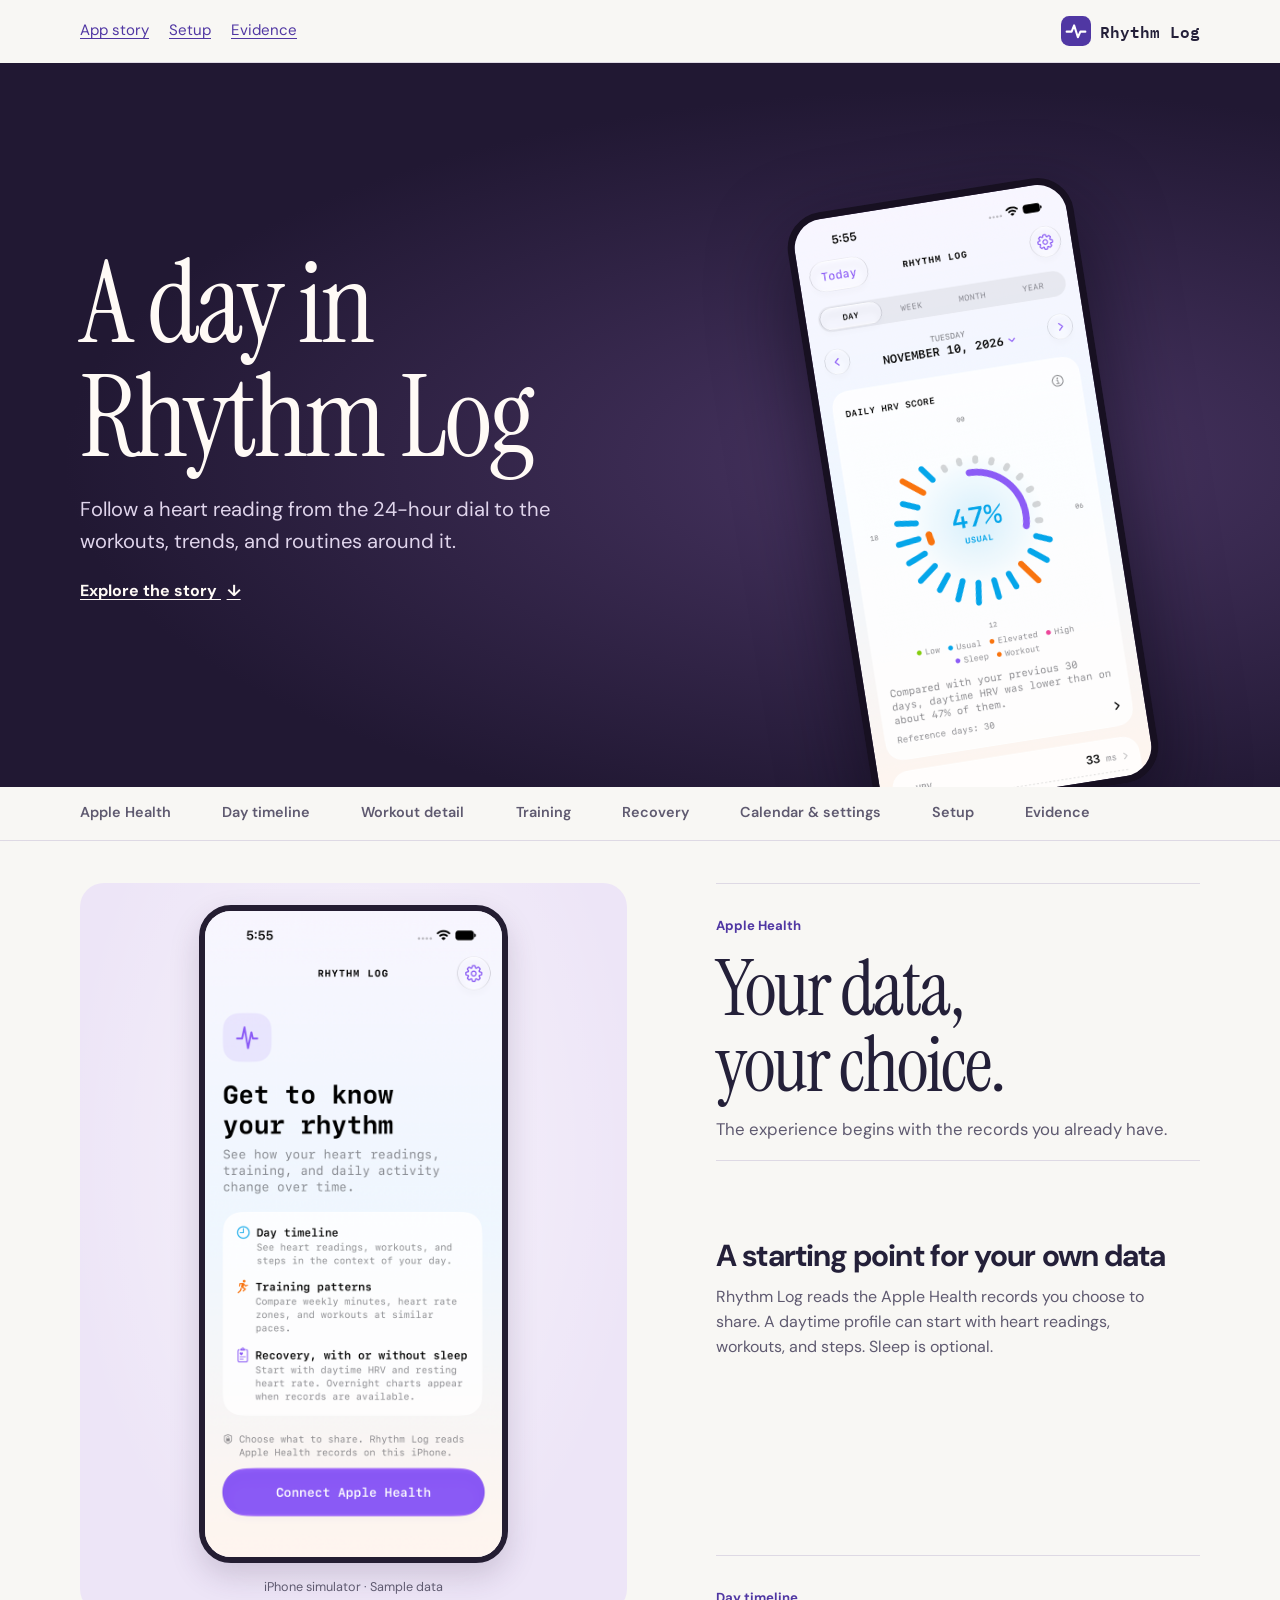
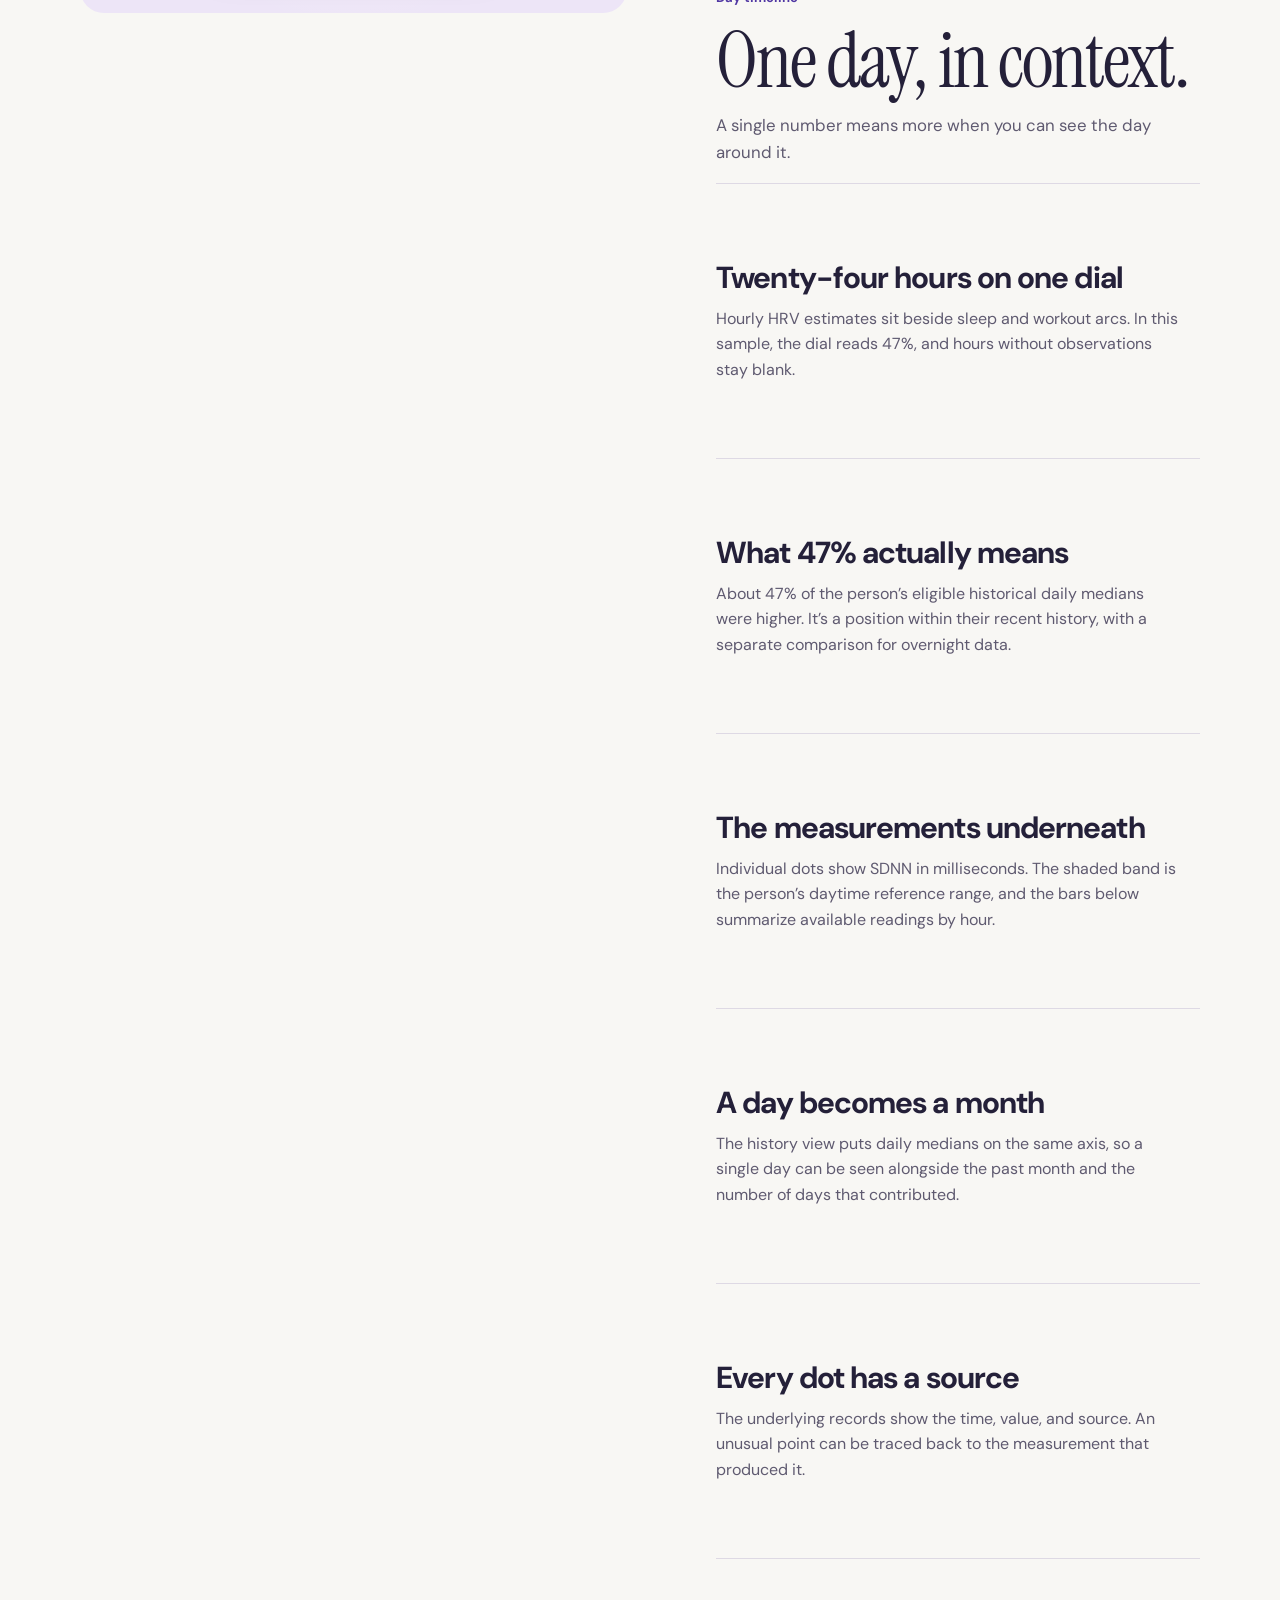
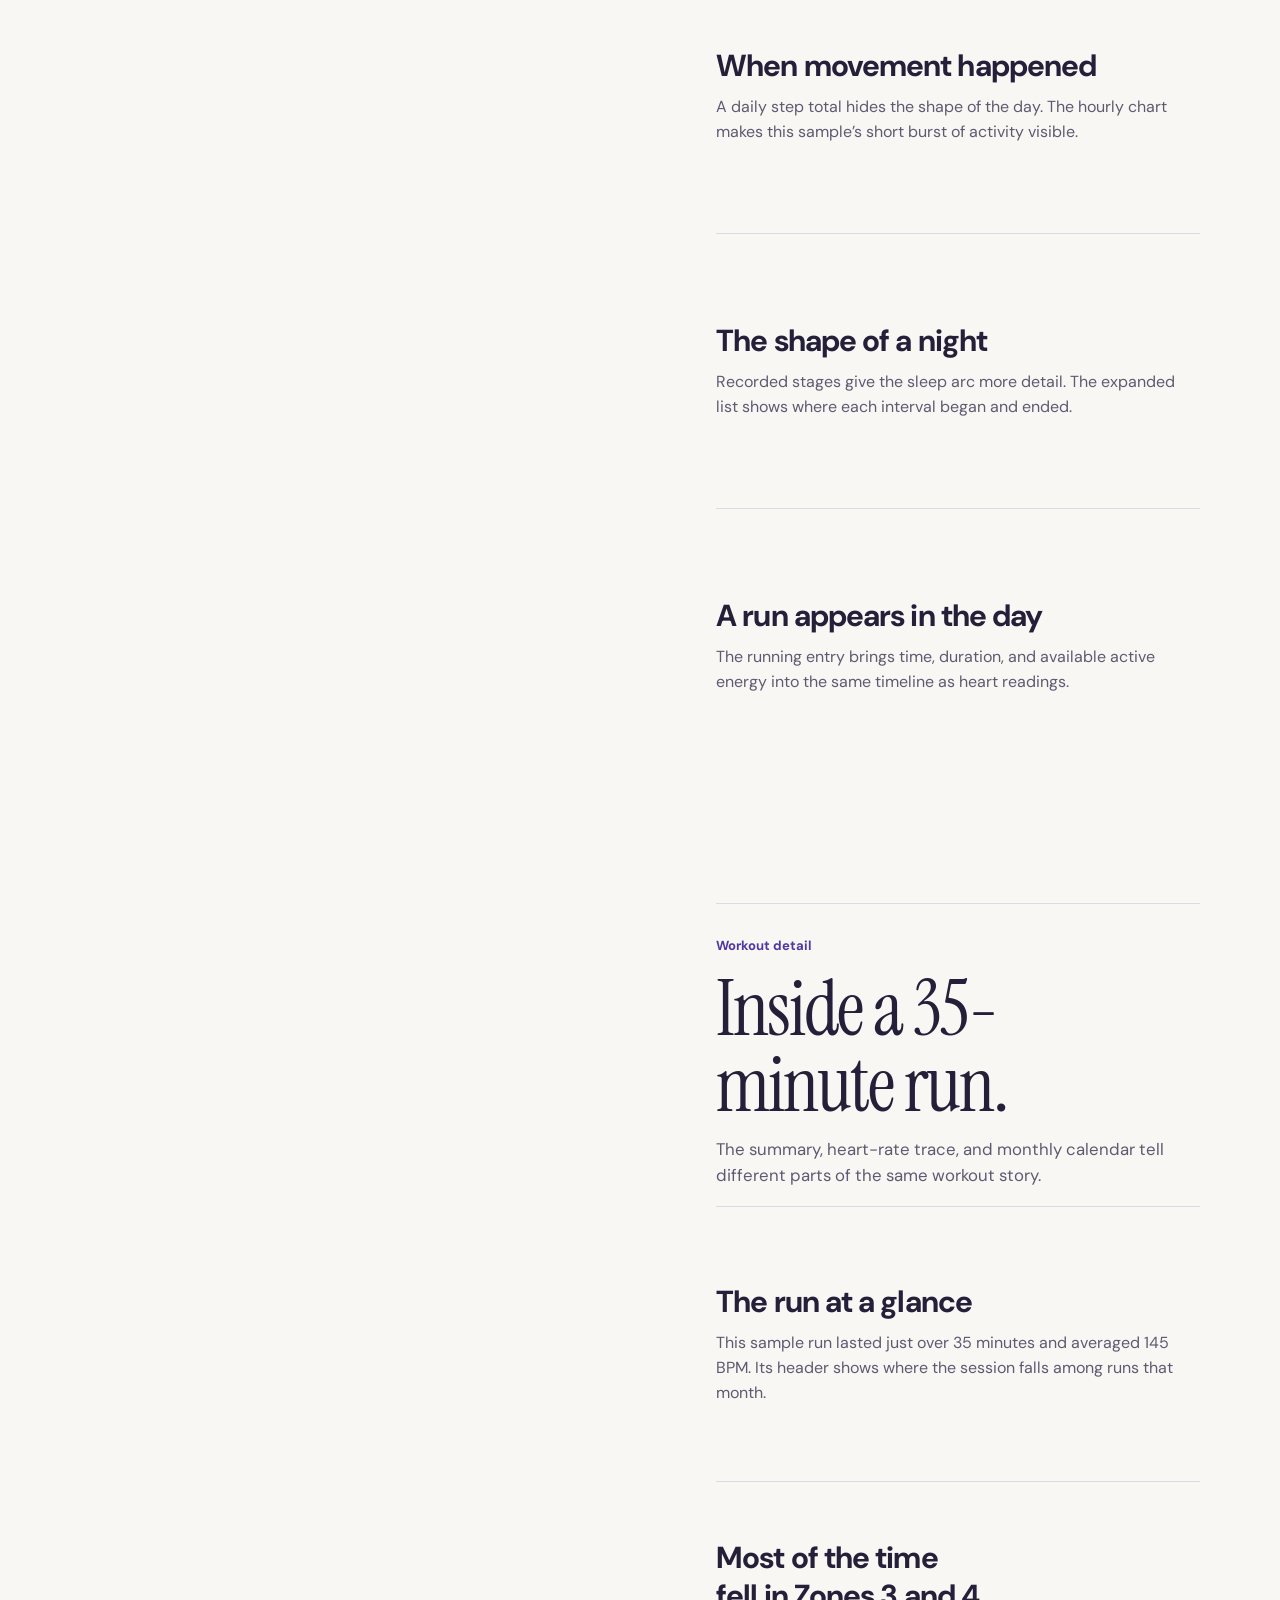
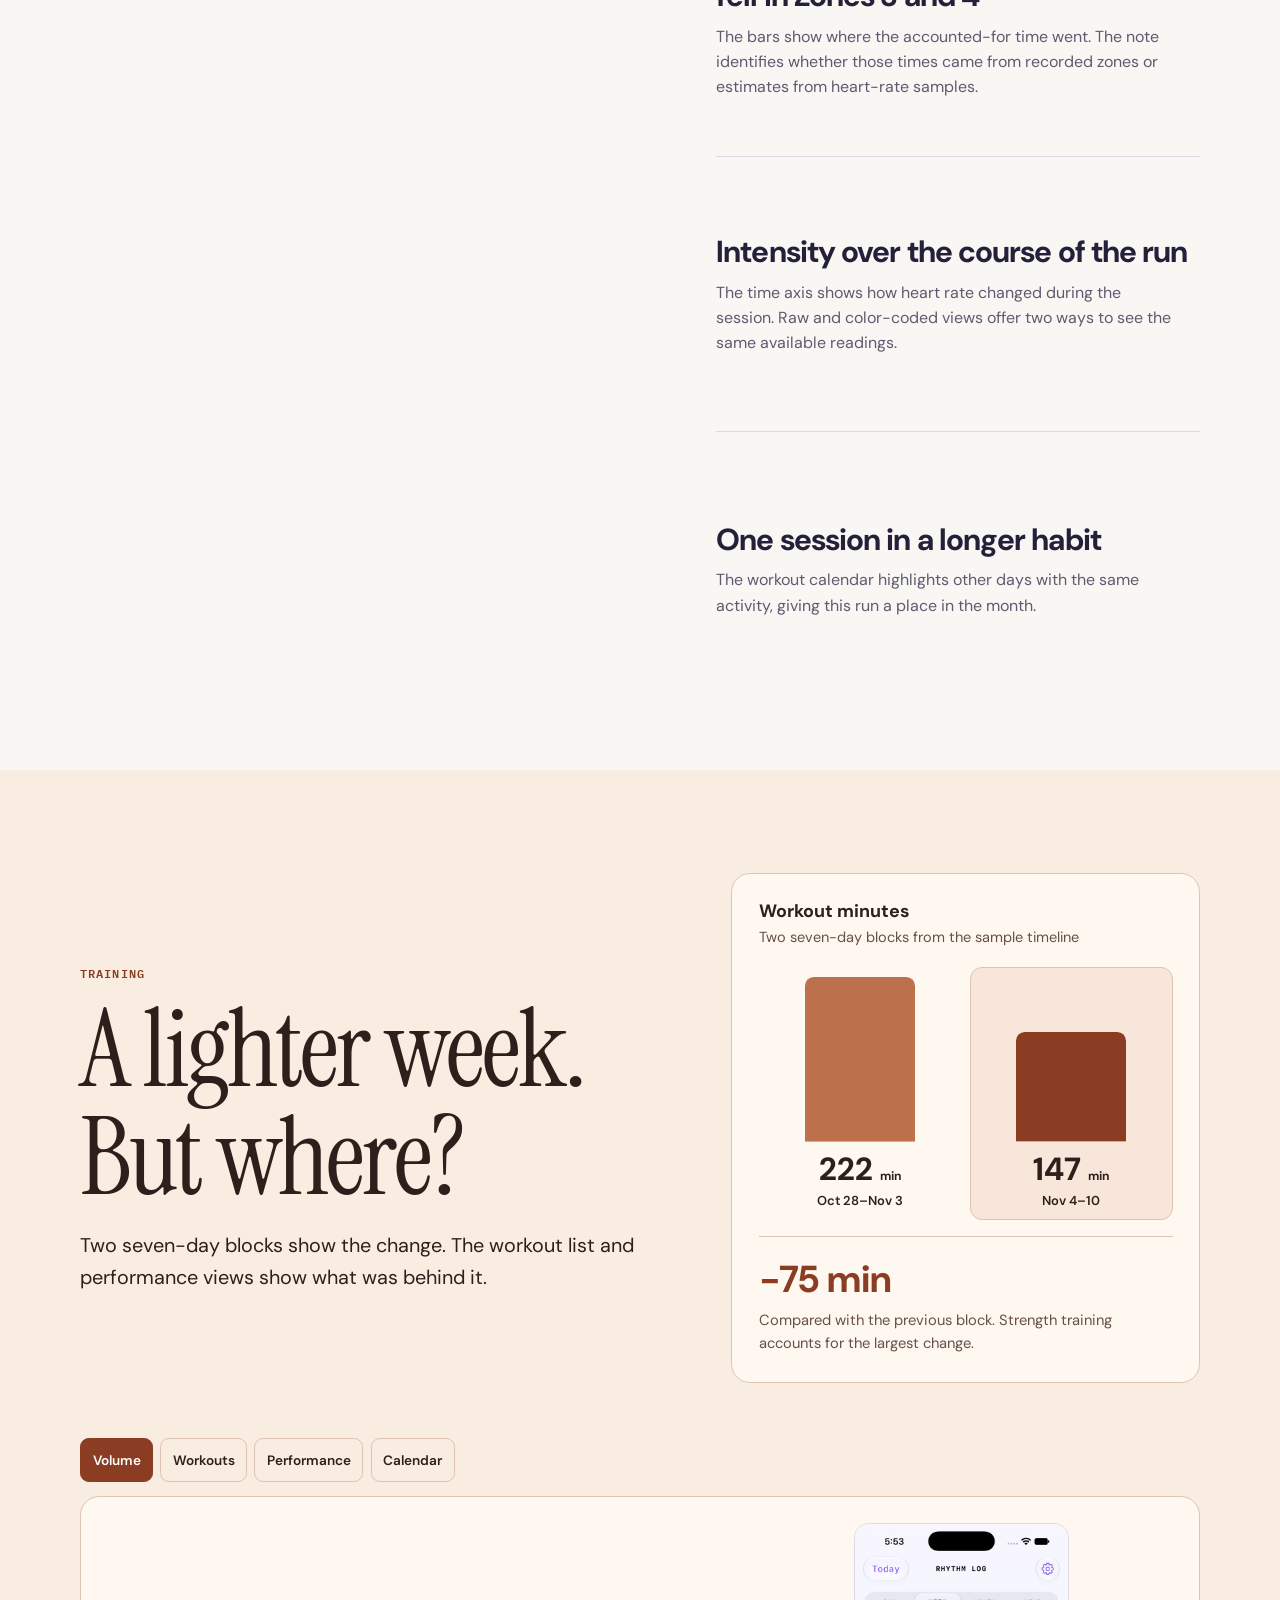
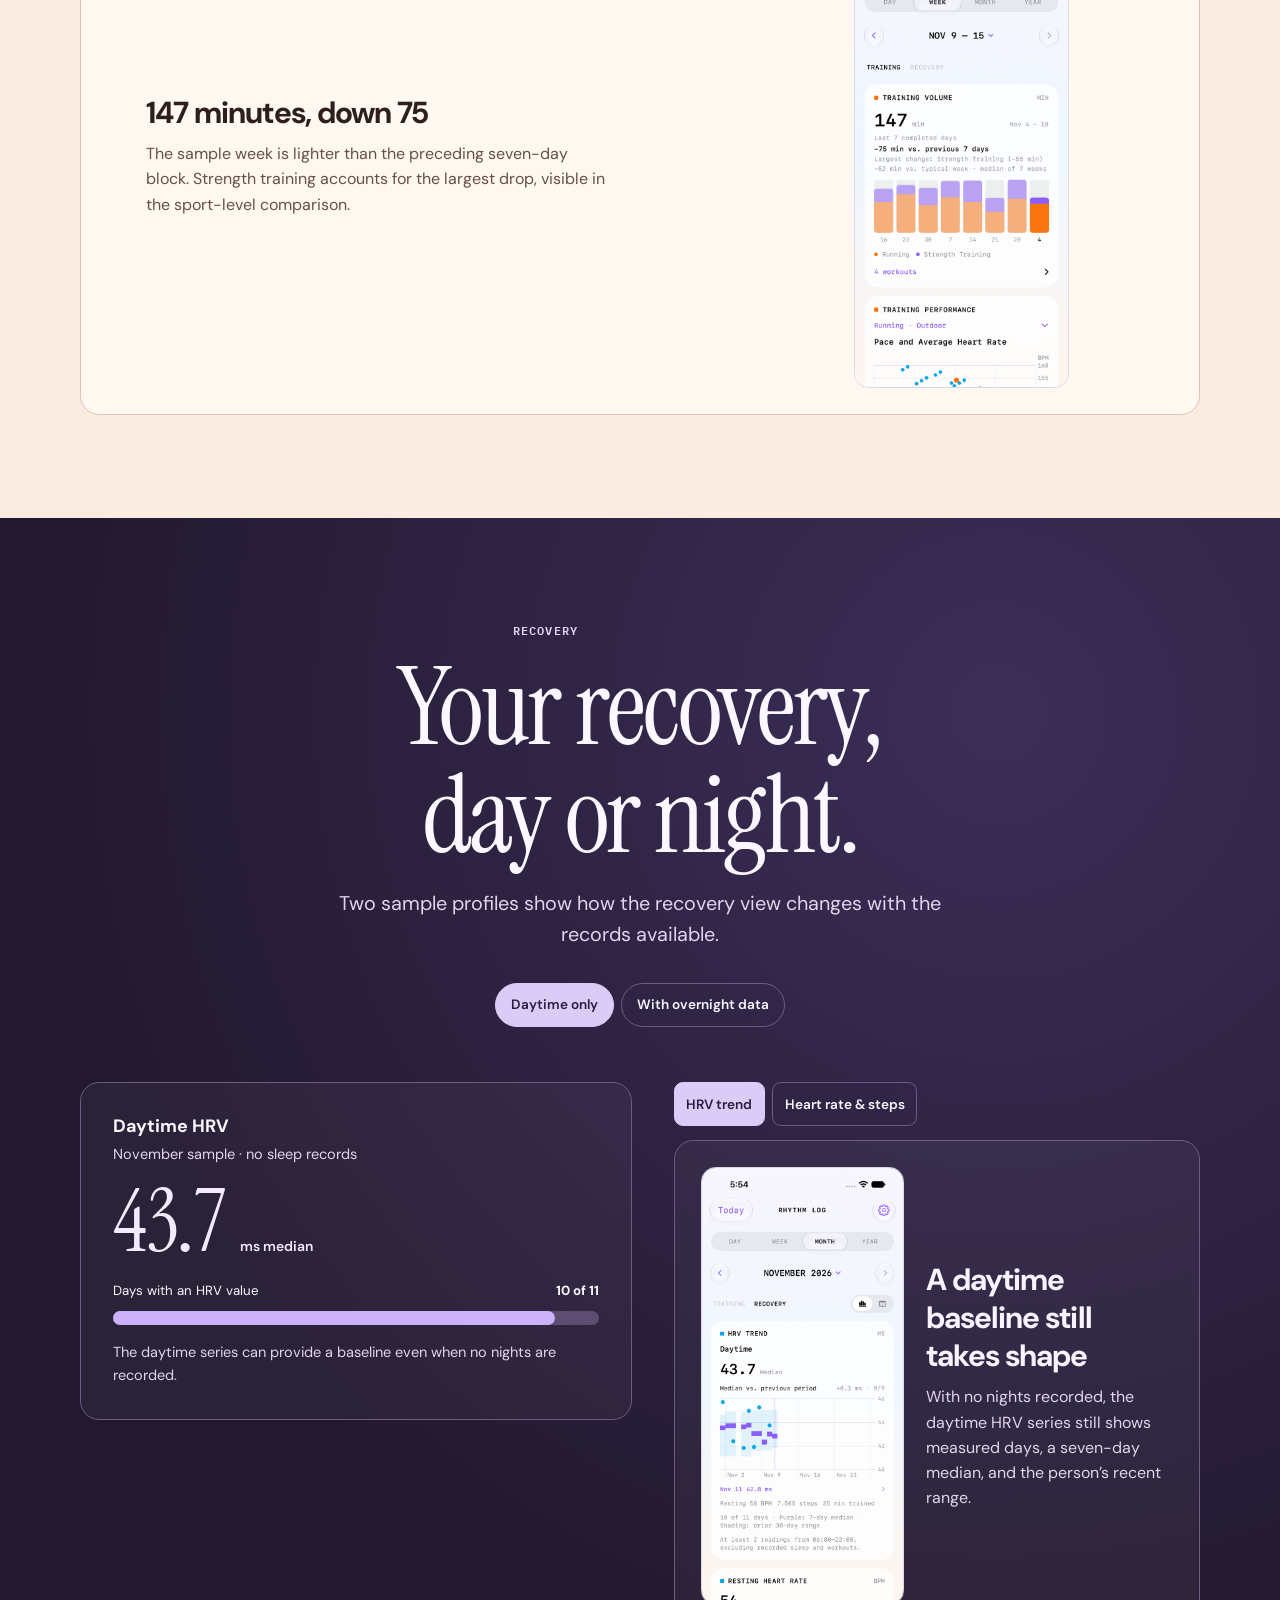
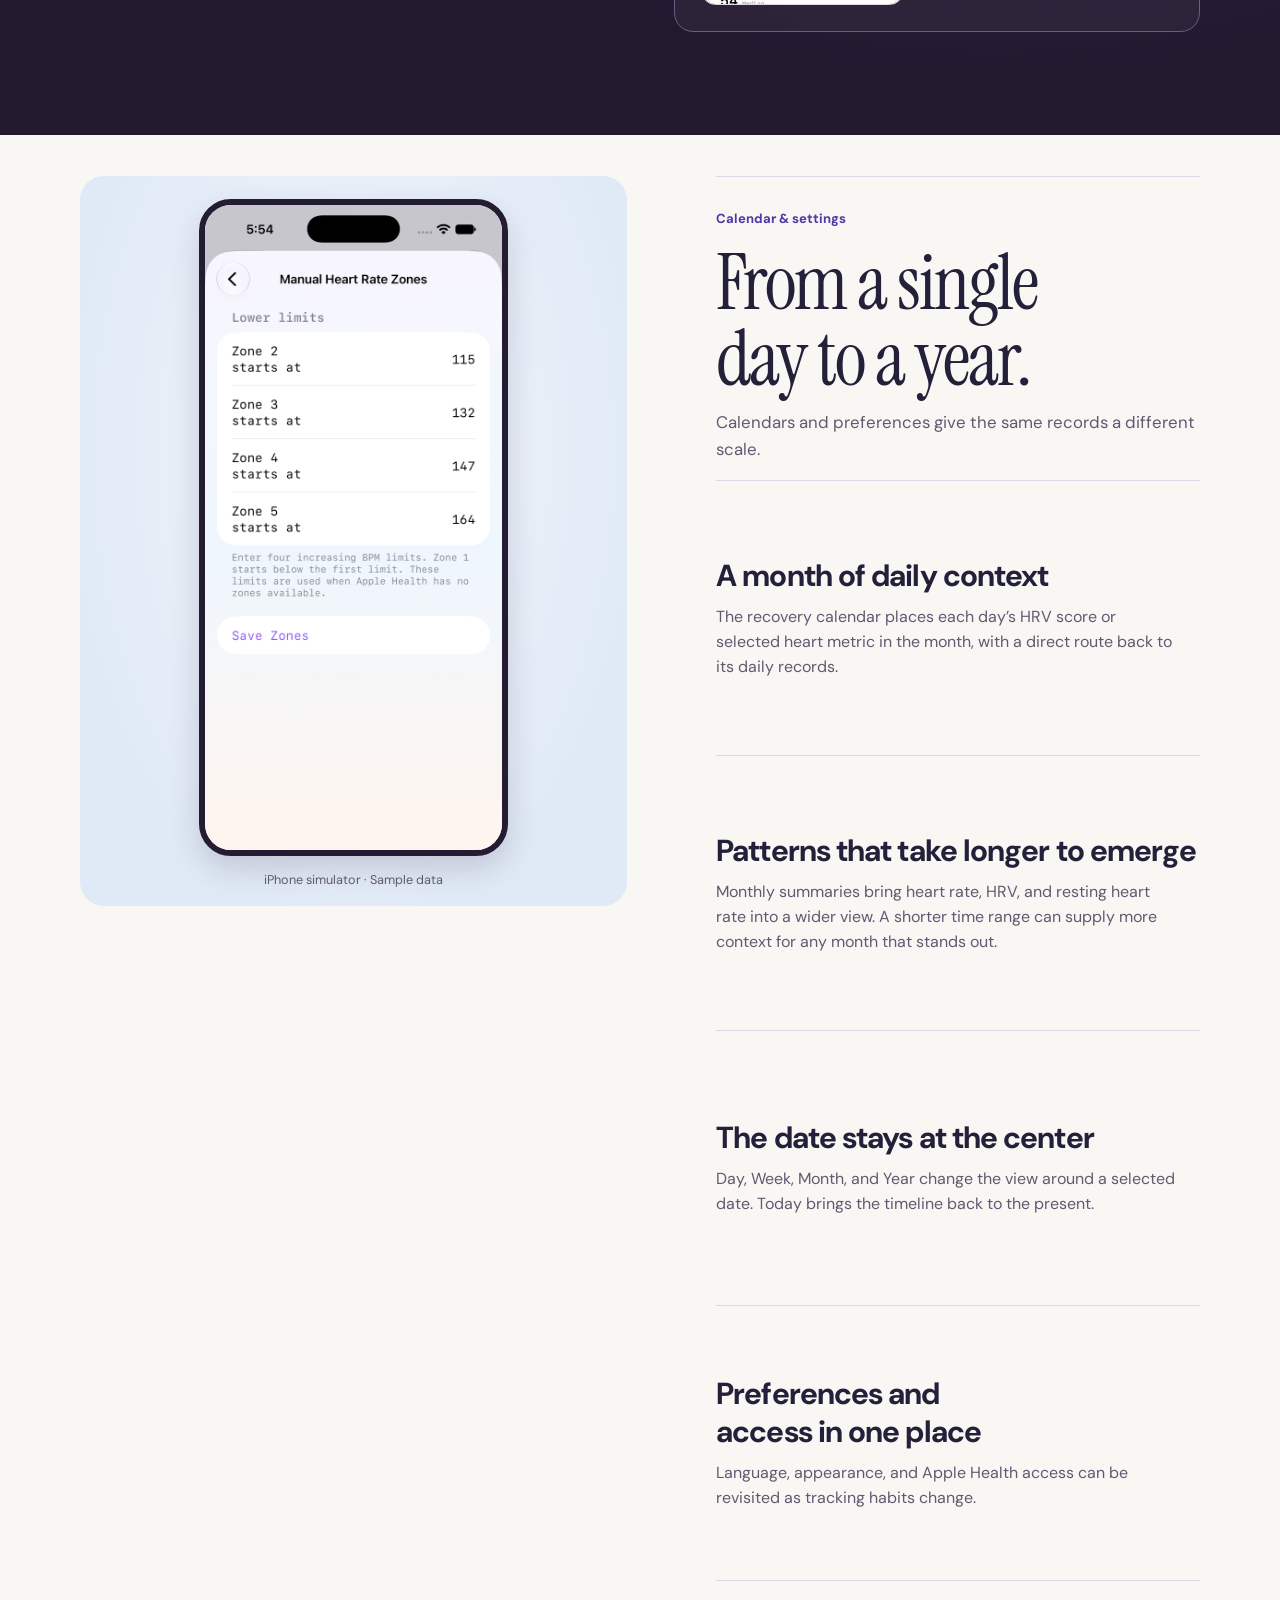
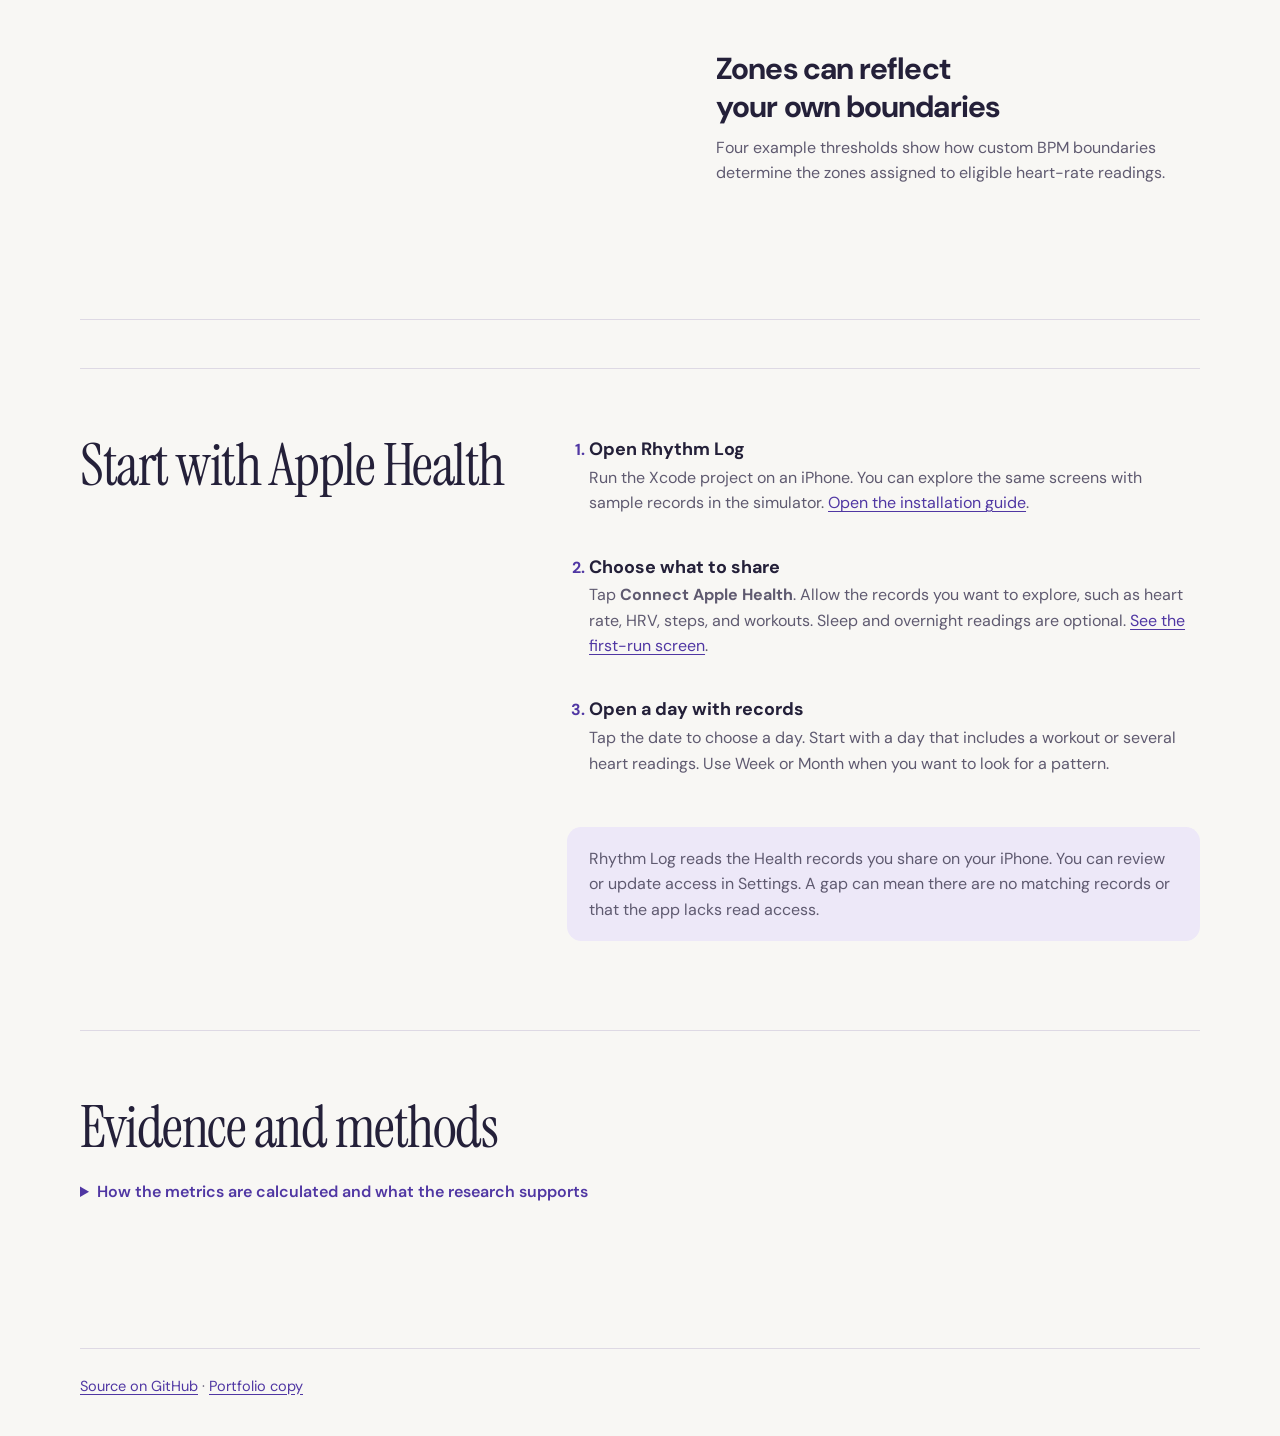
==== commit 30060272: "Unify Rhythm Log with interactive training and recovery chapters" ====
--- a/docs/portfolio/index.html
+++ b/docs/portfolio/index.html
@@ -3,185 +3,8 @@
 <head>
 <meta charset="utf-8">
 <meta name="viewport" content="width=device-width, initial-scale=1">
-<meta name="description" content="A scroll-led tour of Rhythm Log, from a single day of heart readings to training and recovery trends.">
-<title>Rhythm Log · The app story</title>
-<link rel="stylesheet" href="../styles.css">
-<link rel="stylesheet" href="walkthrough.css">
-<link rel="preconnect" href="https://fonts.googleapis.com">
-<link rel="preconnect" href="https://fonts.gstatic.com" crossorigin>
-<link rel="stylesheet" href="https://fonts.googleapis.com/css2?family=DM+Sans:wght@400;500;600;700&amp;family=IBM+Plex+Mono:wght@500;600&amp;family=Instrument+Serif&amp;display=swap">
-<script src="walkthrough.js" defer></script>
+<title>Rhythm Log</title>
+<script>location.replace("../" + (location.hash || "#start"));</script>
 </head>
-<body class="story-page">
-<header class="masthead shell">
-  <a class="brand" href="../">Rhythm Log</a>
-  <nav aria-label="Main navigation"><a href="../#setup">Setup guide</a><a href="../methods.html">Evidence &amp; methods</a><a href="project-description.md">Portfolio copy</a></nav>
-</header>
-<main>
-  <section class="story-hero" aria-labelledby="story-title">
-    <div class="shell story-hero-inner">
-      <div>
-        <h1 id="story-title">A day in<br>Rhythm Log</h1>
-        <p>Follow a heart reading from the 24-hour dial to the workouts, trends, and routines around it.</p>
-        <a href="#start">Explore the story <span aria-hidden="true">↓</span></a>
-      </div>
-      <figure class="hero-phone" aria-label="Rhythm Log day timeline">
-        <img src="screenshots/02-day-timeline.png" width="644" height="1400" alt="Day timeline showing a 47% sample HRV score, with colored hourly estimates and a sleep arc">
-      </figure>
-    </div>
-  </section>
-  <nav class="chapter-nav" aria-label="Story chapters"><div class="shell chapter-links">
-    <a href="#start">Apple Health</a>
-    <a href="#day">Day timeline</a>
-    <a href="#workouts">Workout detail</a>
-    <a href="#training">Training</a>
-    <a href="#recovery">Recovery</a>
-    <a href="#navigation">Calendar &amp; settings</a>
-  </div></nav>
-  <div class="story-layout shell">
-    <figure class="story-device" id="story-device" hidden>
-      <div class="story-phone"><img id="story-screen" src="screenshots/01-welcome.png" width="644" height="1400" alt="Rhythm Log welcome screen"></div>
-      <figcaption><span>iPhone simulator · Sample data</span><a id="story-image-link" href="screenshots/01-welcome.png" target="_blank" rel="noopener">View full size <span aria-hidden="true">↗</span></a></figcaption>
-    </figure>
-    <div class="story-scenes">
-      <section class="story-chapter" id="start" aria-labelledby="start-title">
-        <header class="chapter-intro"><p>Apple Health</p><h2 id="start-title">Your data, your choice.</h2><p>The experience begins with the records you already have.</p></header>
-        <article class="story-scene" id="01-welcome">
-          <div><h3>A starting point for your own data</h3><p>Rhythm Log reads the Apple Health records you choose to share. A daytime profile can start with heart readings, workouts, and steps. Sleep is optional.</p><a class="scene-original" href="screenshots/01-welcome.png" aria-label="View screen: A starting point for your own data">View this screen <span aria-hidden="true">↗</span></a></div>
-          <img class="scene-image" src="screenshots/01-welcome.png" width="644" height="1400" loading="lazy" alt="A starting point for your own data in Rhythm Log">
-        </article>
-      </section>
-      <section class="story-chapter" id="day" aria-labelledby="day-title">
-        <header class="chapter-intro"><p>Day timeline</p><h2 id="day-title">One day, in context.</h2><p>A single number means more when you can see the day around it.</p></header>
-        <article class="story-scene" id="02-day-timeline">
-          <div><h3>Twenty-four hours on one dial</h3><p>Hourly HRV estimates sit beside sleep and workout arcs. In this sample, the dial reads 47%, and hours without observations stay blank.</p><a class="scene-original" href="screenshots/02-day-timeline.png" aria-label="View screen: Twenty-four hours on one dial">View this screen <span aria-hidden="true">↗</span></a></div>
-          <img class="scene-image" src="screenshots/02-day-timeline.png" width="644" height="1400" loading="lazy" alt="Twenty-four hours on one dial in Rhythm Log">
-        </article>
-        <article class="story-scene" id="03-score-guide">
-          <div><h3>What 47% actually means</h3><p>About 47% of the person’s eligible historical daily medians were higher. It’s a position within their recent history, with a separate comparison for overnight data.</p><a class="scene-original" href="screenshots/03-score-guide.png" aria-label="View screen: What 47% actually means">View this screen <span aria-hidden="true">↗</span></a></div>
-          <img class="scene-image" src="screenshots/03-score-guide.png" width="644" height="1400" loading="lazy" alt="What 47% actually means in Rhythm Log">
-        </article>
-        <article class="story-scene" id="04-day-hrv">
-          <div><h3>The measurements underneath</h3><p>Individual dots show SDNN in milliseconds. The shaded band is the person’s daytime reference range, and the bars below summarize available readings by hour.</p><a class="scene-original" href="screenshots/04-day-hrv.png" aria-label="View screen: The measurements underneath">View this screen <span aria-hidden="true">↗</span></a></div>
-          <img class="scene-image" src="screenshots/04-day-hrv.png" width="644" height="1400" loading="lazy" alt="The measurements underneath in Rhythm Log">
-        </article>
-        <article class="story-scene" id="05-hrv-history">
-          <div><h3>A day becomes a month</h3><p>The history view puts daily medians on the same axis, so a single day can be seen alongside the past month and the number of days that contributed.</p><a class="scene-original" href="screenshots/05-hrv-history.png" aria-label="View screen: A day becomes a month">View this screen <span aria-hidden="true">↗</span></a></div>
-          <img class="scene-image" src="screenshots/05-hrv-history.png" width="644" height="1400" loading="lazy" alt="A day becomes a month in Rhythm Log">
-        </article>
-        <article class="story-scene" id="06-raw-readings">
-          <div><h3>Every dot has a source</h3><p>The underlying records show the time, value, and source. An unusual point can be traced back to the measurement that produced it.</p><a class="scene-original" href="screenshots/06-raw-readings.png" aria-label="View screen: Every dot has a source">View this screen <span aria-hidden="true">↗</span></a></div>
-          <img class="scene-image" src="screenshots/06-raw-readings.png" width="644" height="1400" loading="lazy" alt="Every dot has a source in Rhythm Log">
-        </article>
-        <article class="story-scene" id="07-day-steps">
-          <div><h3>When movement happened</h3><p>A daily step total hides the shape of the day. The hourly chart makes this sample’s short burst of activity visible.</p><a class="scene-original" href="screenshots/07-day-steps.png" aria-label="View screen: When movement happened">View this screen <span aria-hidden="true">↗</span></a></div>
-          <img class="scene-image" src="screenshots/07-day-steps.png" width="644" height="1400" loading="lazy" alt="When movement happened in Rhythm Log">
-        </article>
-        <article class="story-scene" id="08-sleep-stages">
-          <div><h3>The shape of a night</h3><p>Recorded stages give the sleep arc more detail. The expanded list shows where each interval began and ended.</p><a class="scene-original" href="screenshots/08-sleep-stages.png" aria-label="View screen: The shape of a night">View this screen <span aria-hidden="true">↗</span></a></div>
-          <img class="scene-image" src="screenshots/08-sleep-stages.png" width="644" height="1400" loading="lazy" alt="The shape of a night in Rhythm Log">
-        </article>
-        <article class="story-scene" id="09-day-workouts">
-          <div><h3>A run appears in the day</h3><p>The running entry brings time, duration, and available active energy into the same timeline as heart readings.</p><a class="scene-original" href="screenshots/09-day-workouts.png" aria-label="View screen: A run appears in the day">View this screen <span aria-hidden="true">↗</span></a></div>
-          <img class="scene-image" src="screenshots/09-day-workouts.png" width="644" height="1400" loading="lazy" alt="A run appears in the day in Rhythm Log">
-        </article>
-      </section>
-      <section class="story-chapter" id="workouts" aria-labelledby="workouts-title">
-        <header class="chapter-intro"><p>Workout detail</p><h2 id="workouts-title">Inside a 35-minute run.</h2><p>The summary, heart-rate trace, and monthly calendar tell different parts of the same workout story.</p></header>
-        <article class="story-scene" id="10-workout-overview">
-          <div><h3>The run at a glance</h3><p>This sample run lasted just over 35 minutes and averaged 145 BPM. Its header shows where the session falls among runs that month.</p><a class="scene-original" href="screenshots/10-workout-overview.png" aria-label="View screen: The run at a glance">View this screen <span aria-hidden="true">↗</span></a></div>
-          <img class="scene-image" src="screenshots/10-workout-overview.png" width="644" height="1400" loading="lazy" alt="The run at a glance in Rhythm Log">
-        </article>
-        <article class="story-scene" id="11-workout-zones">
-          <div><h3>Most of the time fell in Zones 3 and 4</h3><p>The bars show where the accounted-for time went. The note identifies whether those times came from recorded zones or estimates from heart-rate samples.</p><a class="scene-original" href="screenshots/11-workout-zones.png" aria-label="View screen: Most of the time fell in Zones 3 and 4">View this screen <span aria-hidden="true">↗</span></a></div>
-          <img class="scene-image" src="screenshots/11-workout-zones.png" width="644" height="1400" loading="lazy" alt="Most of the time fell in Zones 3 and 4 in Rhythm Log">
-        </article>
-        <article class="story-scene" id="12-workout-heart-rate">
-          <div><h3>Intensity over the course of the run</h3><p>The time axis shows how heart rate changed during the session. Raw and color-coded views offer two ways to see the same available readings.</p><a class="scene-original" href="screenshots/12-workout-heart-rate.png" aria-label="View screen: Intensity over the course of the run">View this screen <span aria-hidden="true">↗</span></a></div>
-          <img class="scene-image" src="screenshots/12-workout-heart-rate.png" width="644" height="1400" loading="lazy" alt="Intensity over the course of the run in Rhythm Log">
-        </article>
-        <article class="story-scene" id="13-workout-calendar">
-          <div><h3>One session in a longer habit</h3><p>The workout calendar highlights other days with the same activity, giving this run a place in the month.</p><a class="scene-original" href="screenshots/13-workout-calendar.png" aria-label="View screen: One session in a longer habit">View this screen <span aria-hidden="true">↗</span></a></div>
-          <img class="scene-image" src="screenshots/13-workout-calendar.png" width="644" height="1400" loading="lazy" alt="One session in a longer habit in Rhythm Log">
-        </article>
-      </section>
-      <section class="story-chapter" id="training" aria-labelledby="training-title">
-        <header class="chapter-intro"><p>Training</p><h2 id="training-title">A lighter week. But where?</h2><p>A seven-day comparison leads back to the sessions that made up the total.</p></header>
-        <article class="story-scene" id="14-week-training">
-          <div><h3>147 minutes, down 75</h3><p>The sample week is lighter than the preceding seven-day block. Strength training accounts for the largest drop, visible in the sport-level comparison.</p><a class="scene-original" href="screenshots/14-week-training.png" aria-label="View screen: 147 minutes, down 75">View this screen <span aria-hidden="true">↗</span></a></div>
-          <img class="scene-image" src="screenshots/14-week-training.png" width="644" height="1400" loading="lazy" alt="147 minutes, down 75 in Rhythm Log">
-        </article>
-        <article class="story-scene" id="15-week-workouts">
-          <div><h3>The sessions behind the bars</h3><p>The weekly list shows the individual runs and strength sessions that contributed to the selected block.</p><a class="scene-original" href="screenshots/15-week-workouts.png" aria-label="View screen: The sessions behind the bars">View this screen <span aria-hidden="true">↗</span></a></div>
-          <img class="scene-image" src="screenshots/15-week-workouts.png" width="644" height="1400" loading="lazy" alt="The sessions behind the bars in Rhythm Log">
-        </article>
-        <article class="story-scene" id="16-training-performance">
-          <div><h3>Pace and recovery tell different stories</h3><p>The upper plot compares heart rate at similar paces. The lower one shows how far heart rate dropped a minute after exercise, where a matched reading exists.</p><a class="scene-original" href="screenshots/16-training-performance.png" aria-label="View screen: Pace and recovery tell different stories">View this screen <span aria-hidden="true">↗</span></a></div>
-          <img class="scene-image" src="screenshots/16-training-performance.png" width="644" height="1400" loading="lazy" alt="Pace and recovery tell different stories in Rhythm Log">
-        </article>
-        <article class="story-scene" id="17-training-calendar">
-          <div><h3>The spacing between workouts</h3><p>A monthly view makes clusters and gaps easier to see. Each workout day can show its main activity and total recorded minutes.</p><a class="scene-original" href="screenshots/17-training-calendar.png" aria-label="View screen: The spacing between workouts">View this screen <span aria-hidden="true">↗</span></a></div>
-          <img class="scene-image" src="screenshots/17-training-calendar.png" width="644" height="1400" loading="lazy" alt="The spacing between workouts in Rhythm Log">
-        </article>
-      </section>
-      <section class="story-chapter" id="recovery" aria-labelledby="recovery-title">
-        <header class="chapter-intro"><p>Recovery</p><h2 id="recovery-title">Recovery without overnight wear.</h2><p>The first two screens use a sample profile with zero sleep records. The rest show what appears when overnight data is available.</p></header>
-        <article class="story-scene" id="18-recovery-no-sleep">
-          <div><h3>A daytime baseline still takes shape</h3><p>With no nights recorded, the daytime HRV series still shows measured days, a seven-day median, and the person’s recent range.</p><a class="scene-original" href="screenshots/18-recovery-no-sleep.png" aria-label="View screen: A daytime baseline still takes shape">View this screen <span aria-hidden="true">↗</span></a></div>
-          <img class="scene-image" src="screenshots/18-recovery-no-sleep.png" width="644" height="1400" loading="lazy" alt="A daytime baseline still takes shape in Rhythm Log">
-        </article>
-        <article class="story-scene" id="19-recovery-activity">
-          <div><h3>Resting heart rate and steps add context</h3><p>The same profile can compare resting heart rate and movement across periods. Coverage counts show how many days each comparison represents.</p><a class="scene-original" href="screenshots/19-recovery-activity.png" aria-label="View screen: Resting heart rate and steps add context">View this screen <span aria-hidden="true">↗</span></a></div>
-          <img class="scene-image" src="screenshots/19-recovery-activity.png" width="644" height="1400" loading="lazy" alt="Resting heart rate and steps add context in Rhythm Log">
-        </article>
-        <article class="story-scene" id="20-sleep-timing">
-          <div><h3>When a night crosses midnight</h3><p>For a profile with sleep records, the wake date keeps the session together. Each row can pair its sleep timing with overnight HRV and wake-day resting heart rate.</p><a class="scene-original" href="screenshots/20-sleep-timing.png" aria-label="View screen: When a night crosses midnight">View this screen <span aria-hidden="true">↗</span></a></div>
-          <img class="scene-image" src="screenshots/20-sleep-timing.png" width="644" height="1400" loading="lazy" alt="When a night crosses midnight in Rhythm Log">
-        </article>
-        <article class="story-scene" id="21-overnight-hrv">
-          <div><h3>A separate overnight comparison</h3><p>Daytime and overnight readings have their own reference histories. The night series keeps gaps where there aren’t enough measurements.</p><a class="scene-original" href="screenshots/21-overnight-hrv.png" aria-label="View screen: A separate overnight comparison">View this screen <span aria-hidden="true">↗</span></a></div>
-          <img class="scene-image" src="screenshots/21-overnight-hrv.png" width="644" height="1400" loading="lazy" alt="A separate overnight comparison in Rhythm Log">
-        </article>
-        <article class="story-scene" id="22-overnight-vitals">
-          <div><h3>One night, several measurements</h3><p>Sleep heart rate and respiratory rate share a date axis. Each uses its own units and recent personal range.</p><a class="scene-original" href="screenshots/22-overnight-vitals.png" aria-label="View screen: One night, several measurements">View this screen <span aria-hidden="true">↗</span></a></div>
-          <img class="scene-image" src="screenshots/22-overnight-vitals.png" width="644" height="1400" loading="lazy" alt="One night, several measurements in Rhythm Log">
-        </article>
-        <article class="story-scene" id="23-oxygen-and-wrist-temperature">
-          <div><h3>What changed relative to recent nights</h3><p>Blood oxygen and wrist temperature have separate bands. A highlight signals a difference from recent records, while a gap shows that a usable measurement was unavailable.</p><a class="scene-original" href="screenshots/23-oxygen-and-wrist-temperature.png" aria-label="View screen: What changed relative to recent nights">View this screen <span aria-hidden="true">↗</span></a></div>
-          <img class="scene-image" src="screenshots/23-oxygen-and-wrist-temperature.png" width="644" height="1400" loading="lazy" alt="What changed relative to recent nights in Rhythm Log">
-        </article>
-      </section>
-      <section class="story-chapter" id="navigation" aria-labelledby="navigation-title">
-        <header class="chapter-intro"><p>Calendar &amp; settings</p><h2 id="navigation-title">From a single day to a year.</h2><p>Calendars and preferences give the same records a different scale.</p></header>
-        <article class="story-scene" id="24-recovery-calendar">
-          <div><h3>A month of daily context</h3><p>The recovery calendar places each day’s HRV score or selected heart metric in the month, with a direct route back to its daily records.</p><a class="scene-original" href="screenshots/24-recovery-calendar.png" aria-label="View screen: A month of daily context">View this screen <span aria-hidden="true">↗</span></a></div>
-          <img class="scene-image" src="screenshots/24-recovery-calendar.png" width="644" height="1400" loading="lazy" alt="A month of daily context in Rhythm Log">
-        </article>
-        <article class="story-scene" id="25-year-trends">
-          <div><h3>Patterns that take longer to emerge</h3><p>Monthly summaries bring heart rate, HRV, and resting heart rate into a wider view. A shorter time range can supply more context for any month that stands out.</p><a class="scene-original" href="screenshots/25-year-trends.png" aria-label="View screen: Patterns that take longer to emerge">View this screen <span aria-hidden="true">↗</span></a></div>
-          <img class="scene-image" src="screenshots/25-year-trends.png" width="644" height="1400" loading="lazy" alt="Patterns that take longer to emerge in Rhythm Log">
-        </article>
-        <article class="story-scene" id="26-date-picker">
-          <div><h3>The date stays at the center</h3><p>Day, Week, Month, and Year change the view around a selected date. Today brings the timeline back to the present.</p><a class="scene-original" href="screenshots/26-date-picker.png" aria-label="View screen: The date stays at the center">View this screen <span aria-hidden="true">↗</span></a></div>
-          <img class="scene-image" src="screenshots/26-date-picker.png" width="644" height="1400" loading="lazy" alt="The date stays at the center in Rhythm Log">
-        </article>
-        <article class="story-scene" id="27-settings">
-          <div><h3>Preferences and access in one place</h3><p>Language, appearance, and Apple Health access can be revisited as tracking habits change.</p><a class="scene-original" href="screenshots/27-settings.png" aria-label="View screen: Preferences and access in one place">View this screen <span aria-hidden="true">↗</span></a></div>
-          <img class="scene-image" src="screenshots/27-settings.png" width="644" height="1400" loading="lazy" alt="Preferences and access in one place in Rhythm Log">
-        </article>
-        <article class="story-scene" id="28-manual-zones">
-          <div><h3>Zones can reflect your own boundaries</h3><p>Four example thresholds show how custom BPM boundaries determine the zones assigned to eligible heart-rate readings.</p><a class="scene-original" href="screenshots/28-manual-zones.png" aria-label="View screen: Zones can reflect your own boundaries">View this screen <span aria-hidden="true">↗</span></a></div>
-          <img class="scene-image" src="screenshots/28-manual-zones.png" width="644" height="1400" loading="lazy" alt="Zones can reflect your own boundaries in Rhythm Log">
-        </article>
-      </section>
-    </div>
-  </div>
-  <section class="story-end shell">
-    <h2>Make it your own.</h2>
-    <p>Start with the records you already have. The setup guide takes you from the project to your first day in the app.</p>
-    <a class="button" href="../#setup">Open the setup guide</a>
-  </section>
-</main>
-<footer class="shell"><a href="../">Back to onboarding</a> · <a href="../methods.html">How the metrics are calculated</a> · <a href="README.md">Screenshot index</a></footer>
-</body>
+<body><p><a href="../#start">Open Rhythm Log</a></p></body>
 </html>
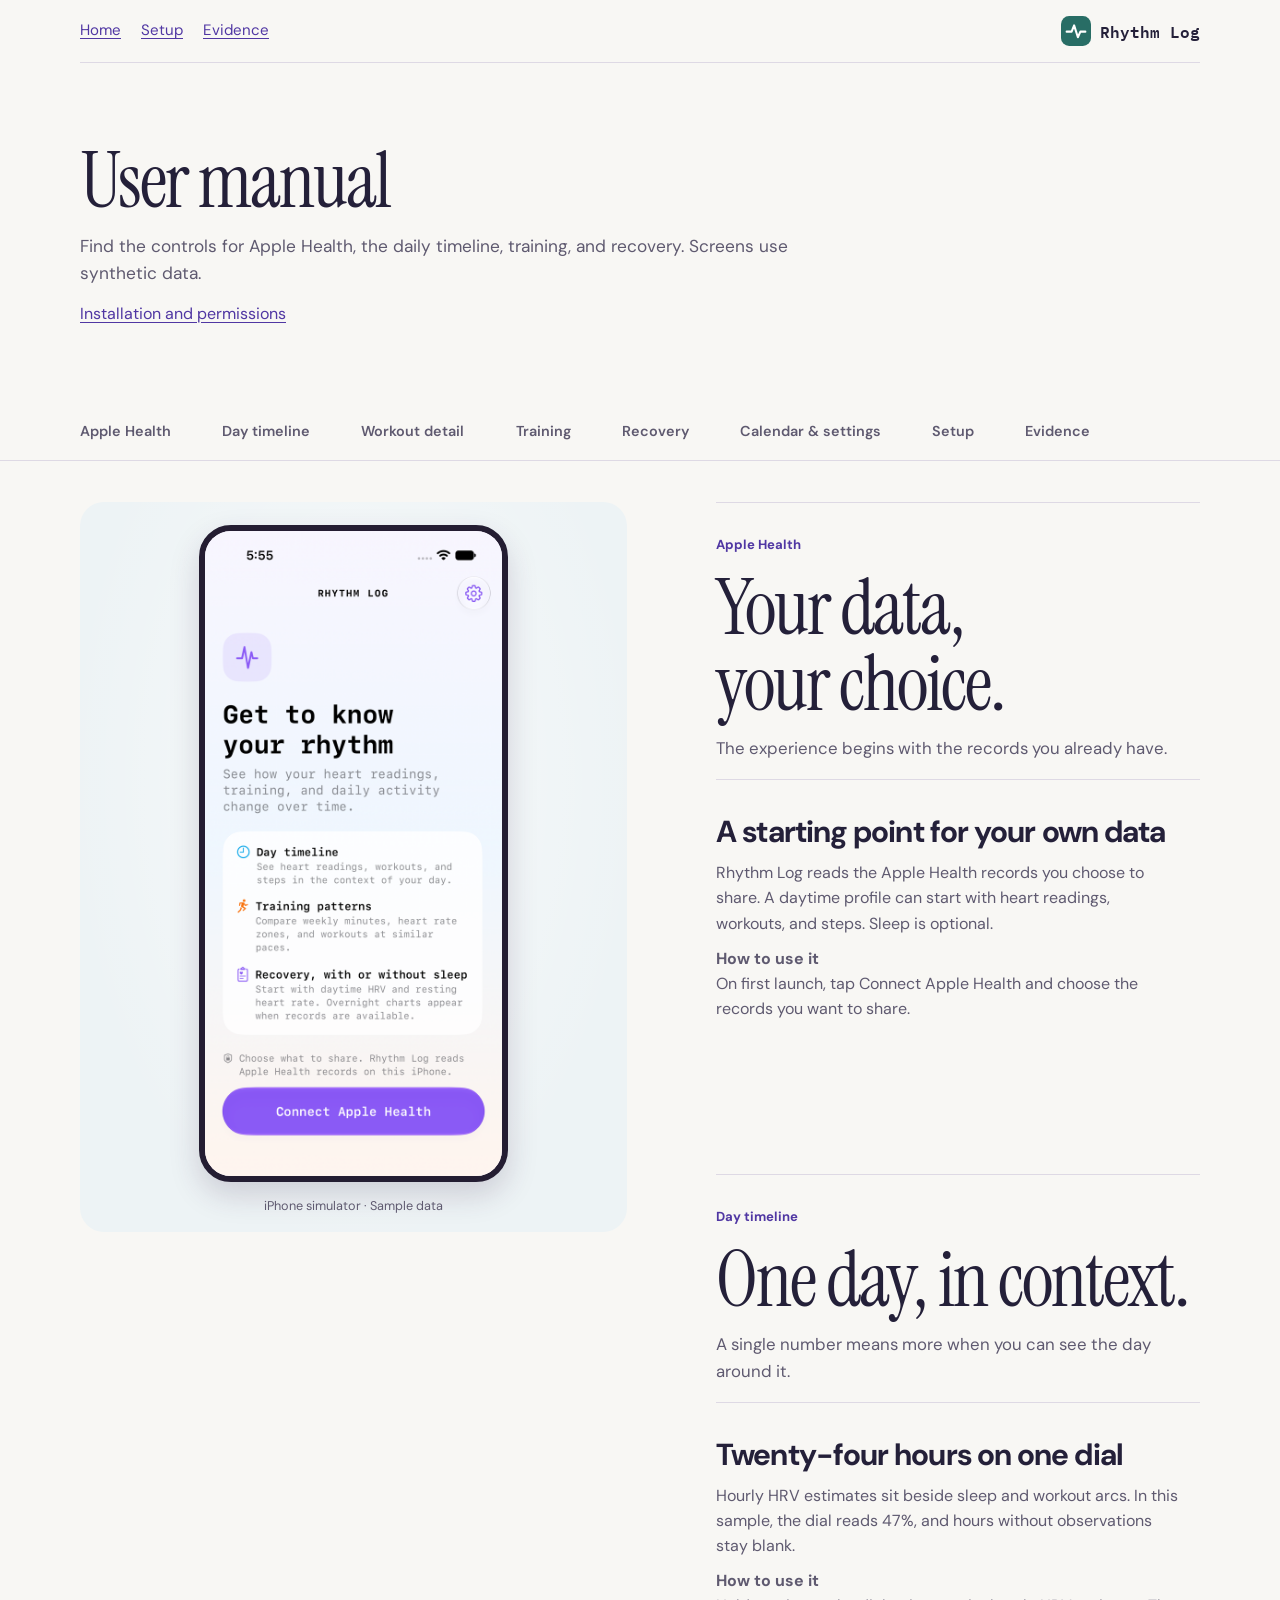
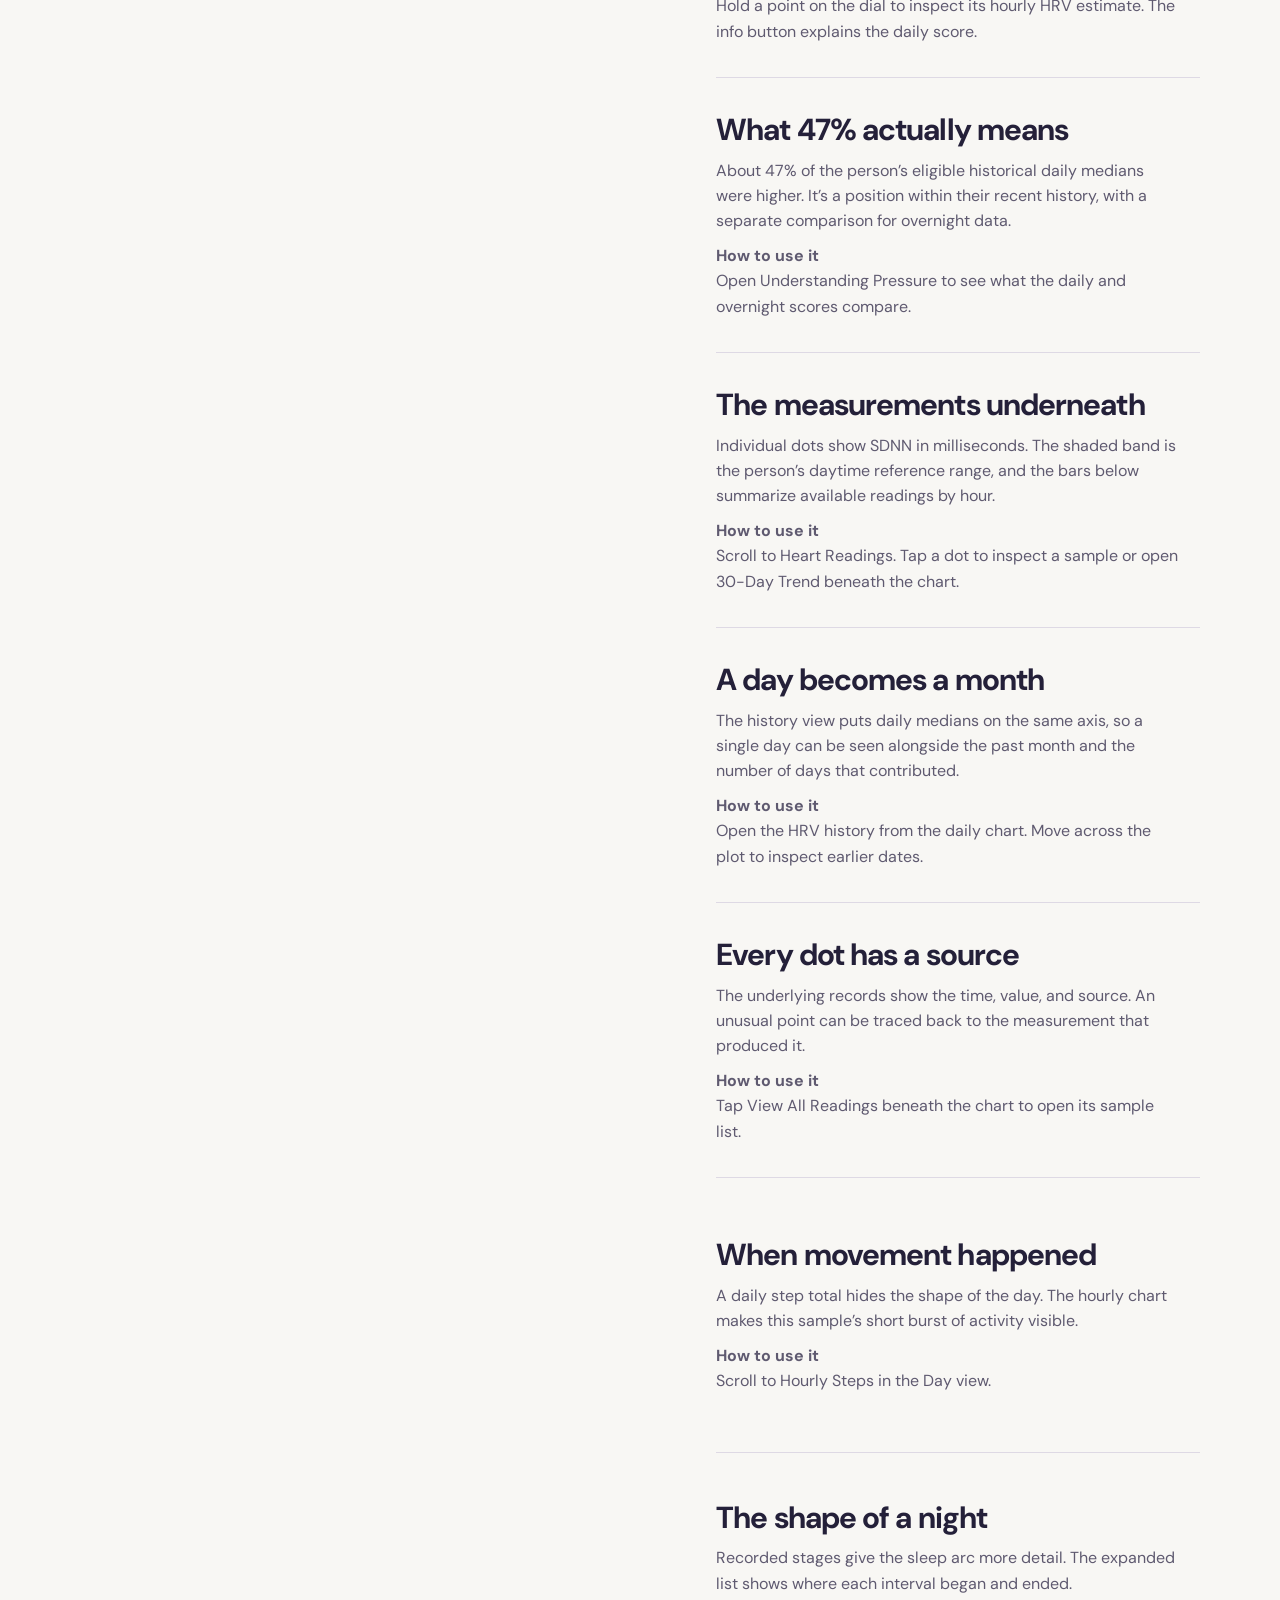
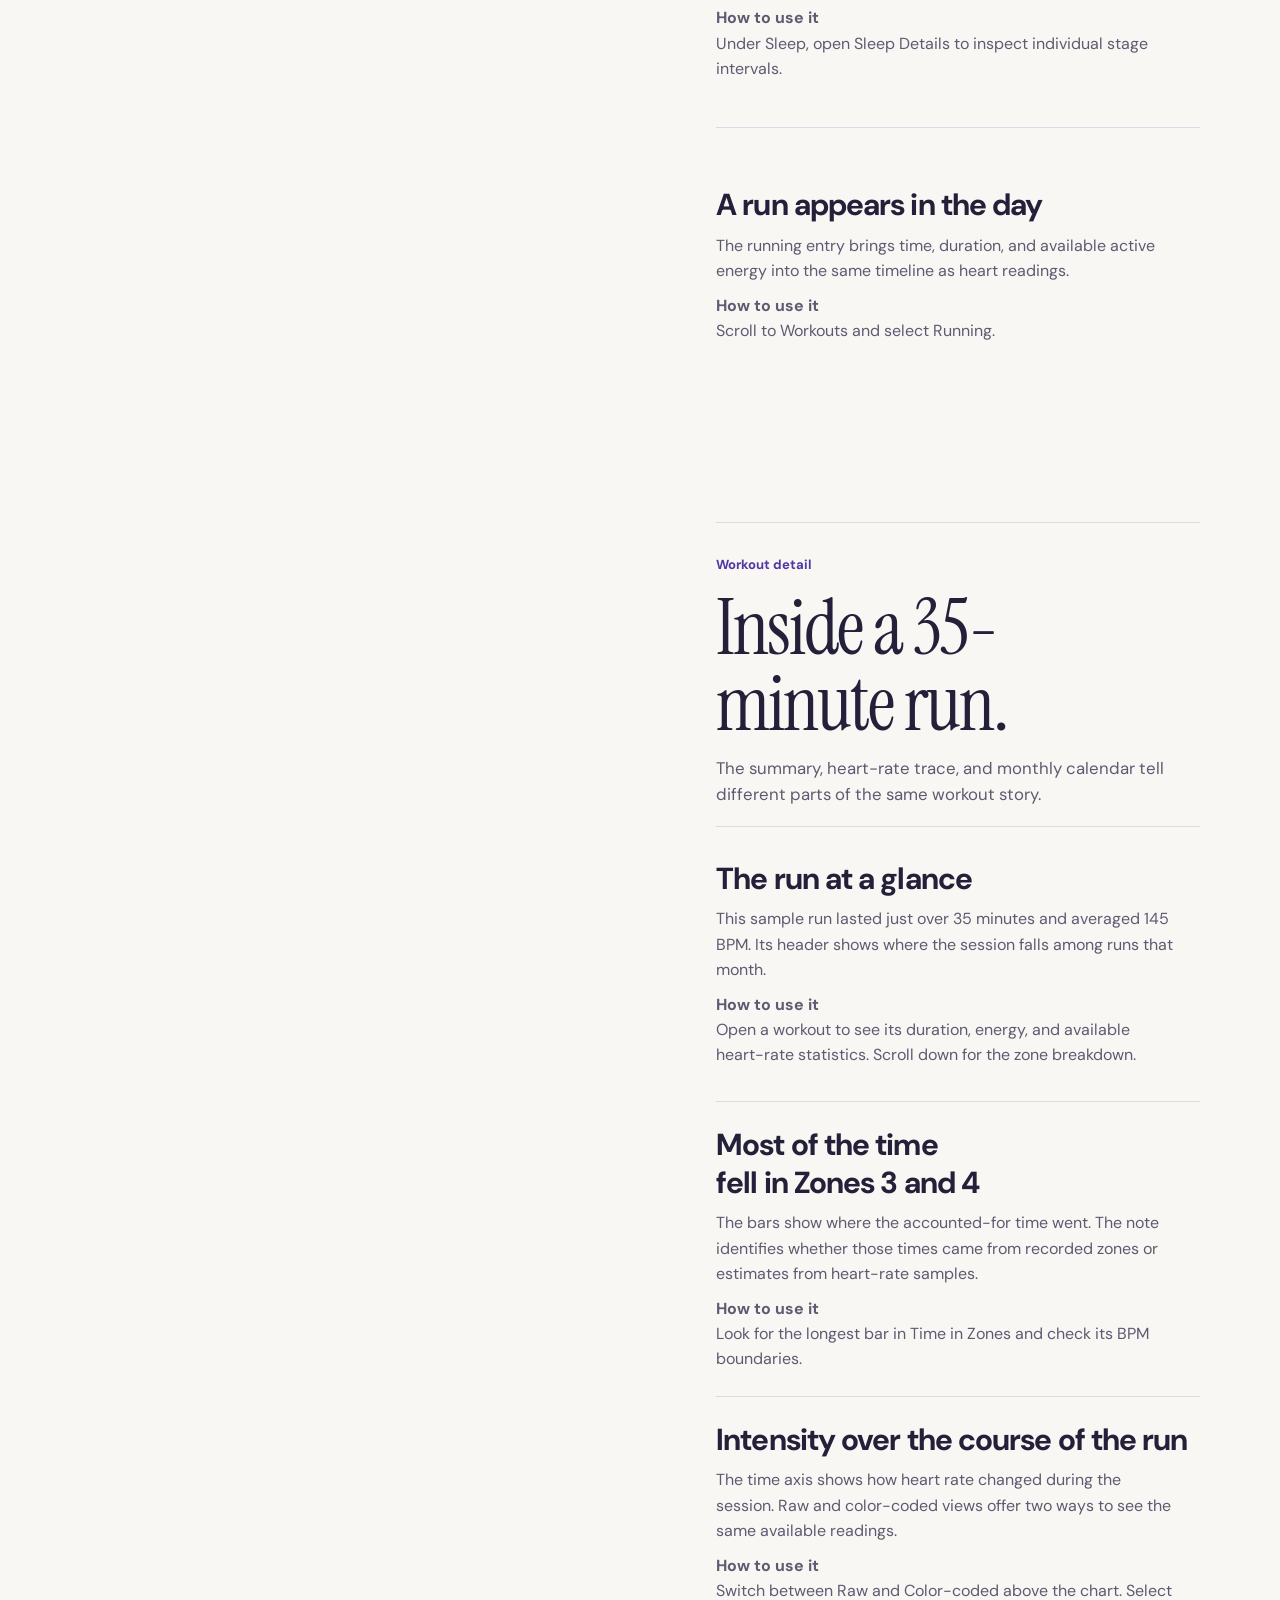
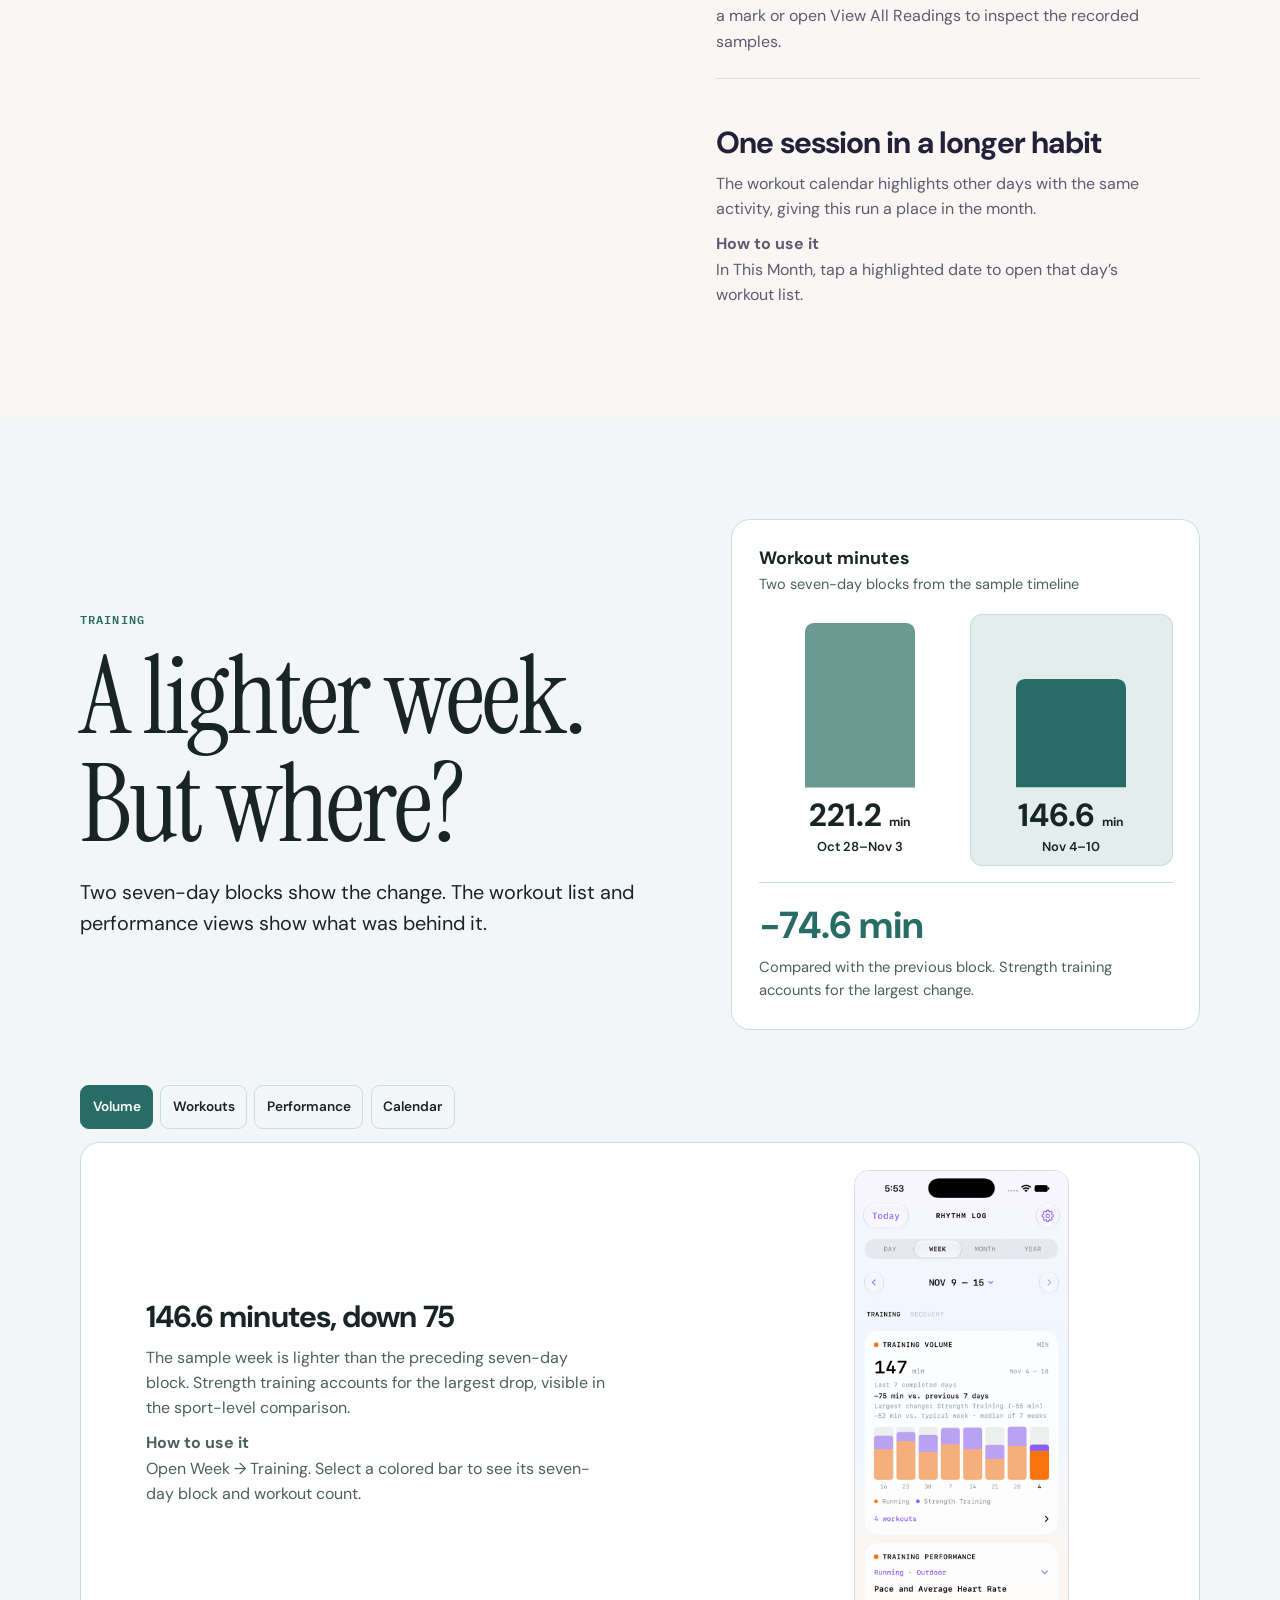
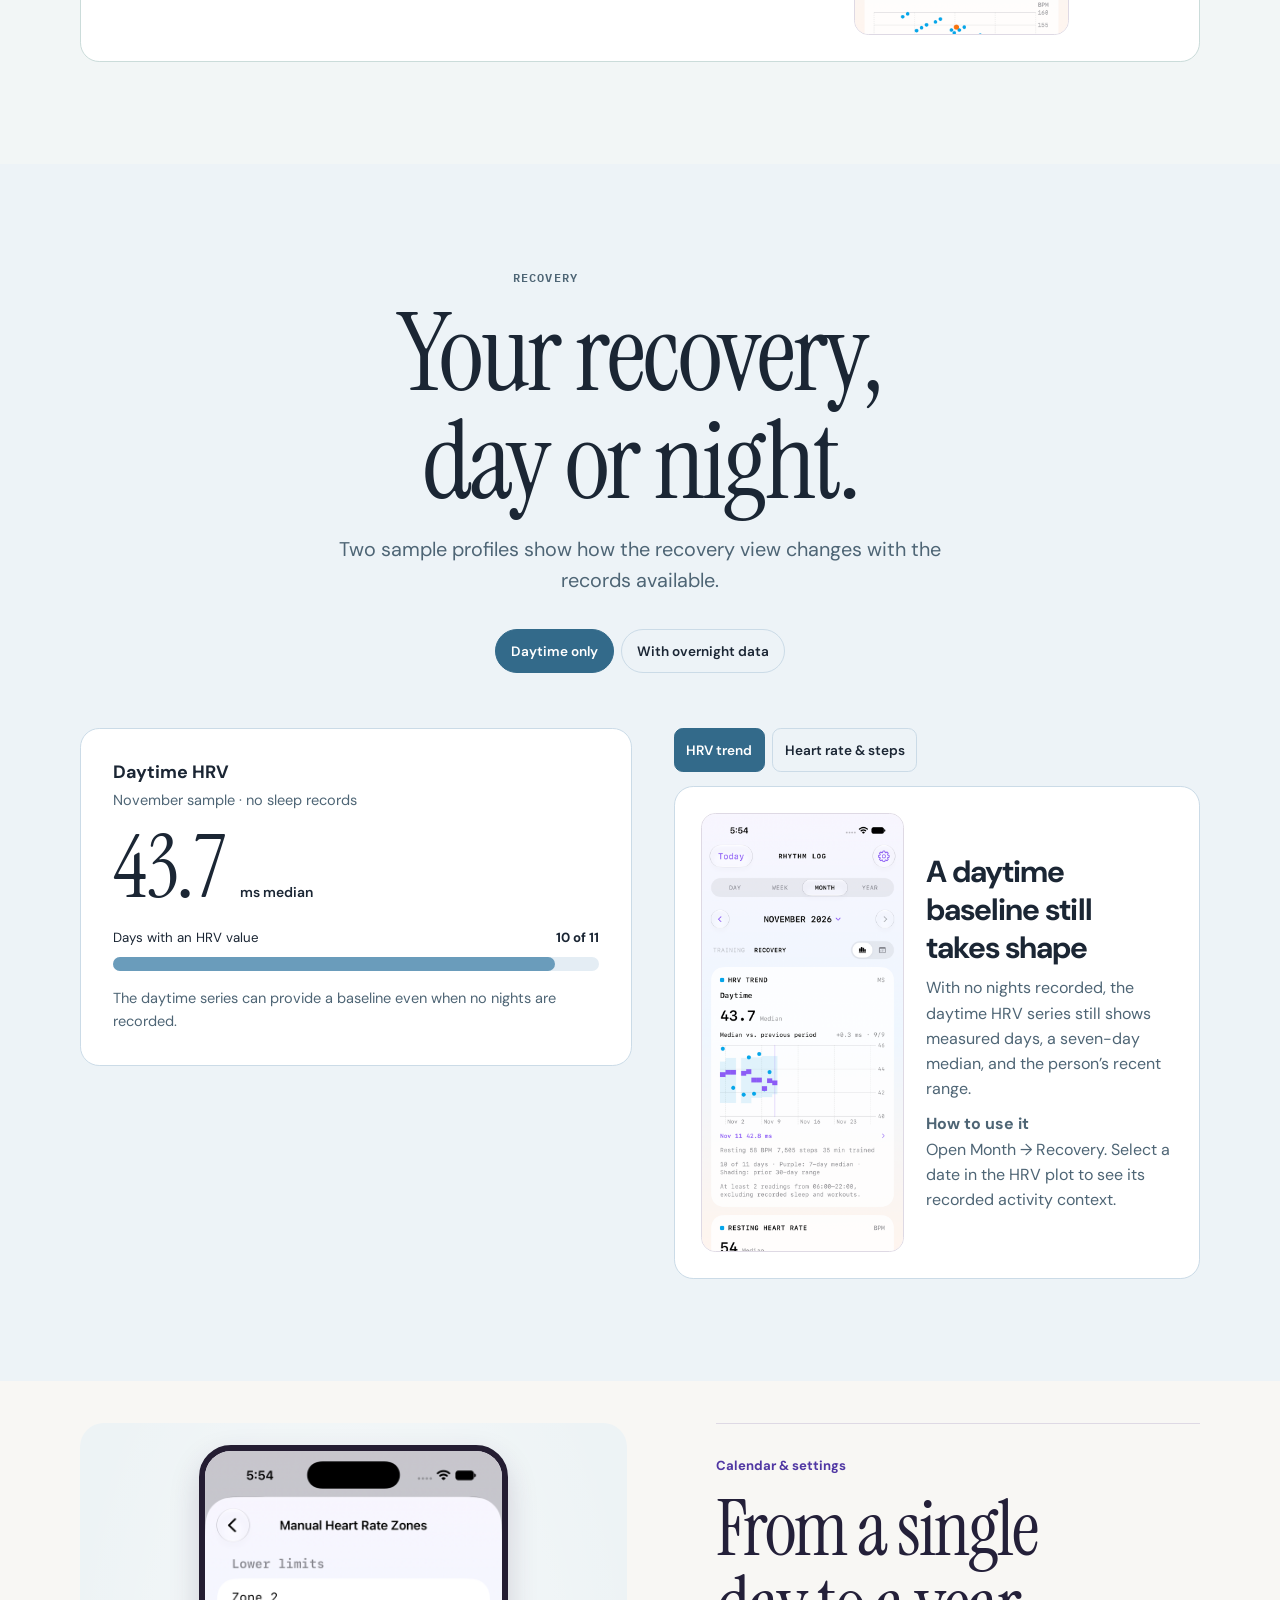
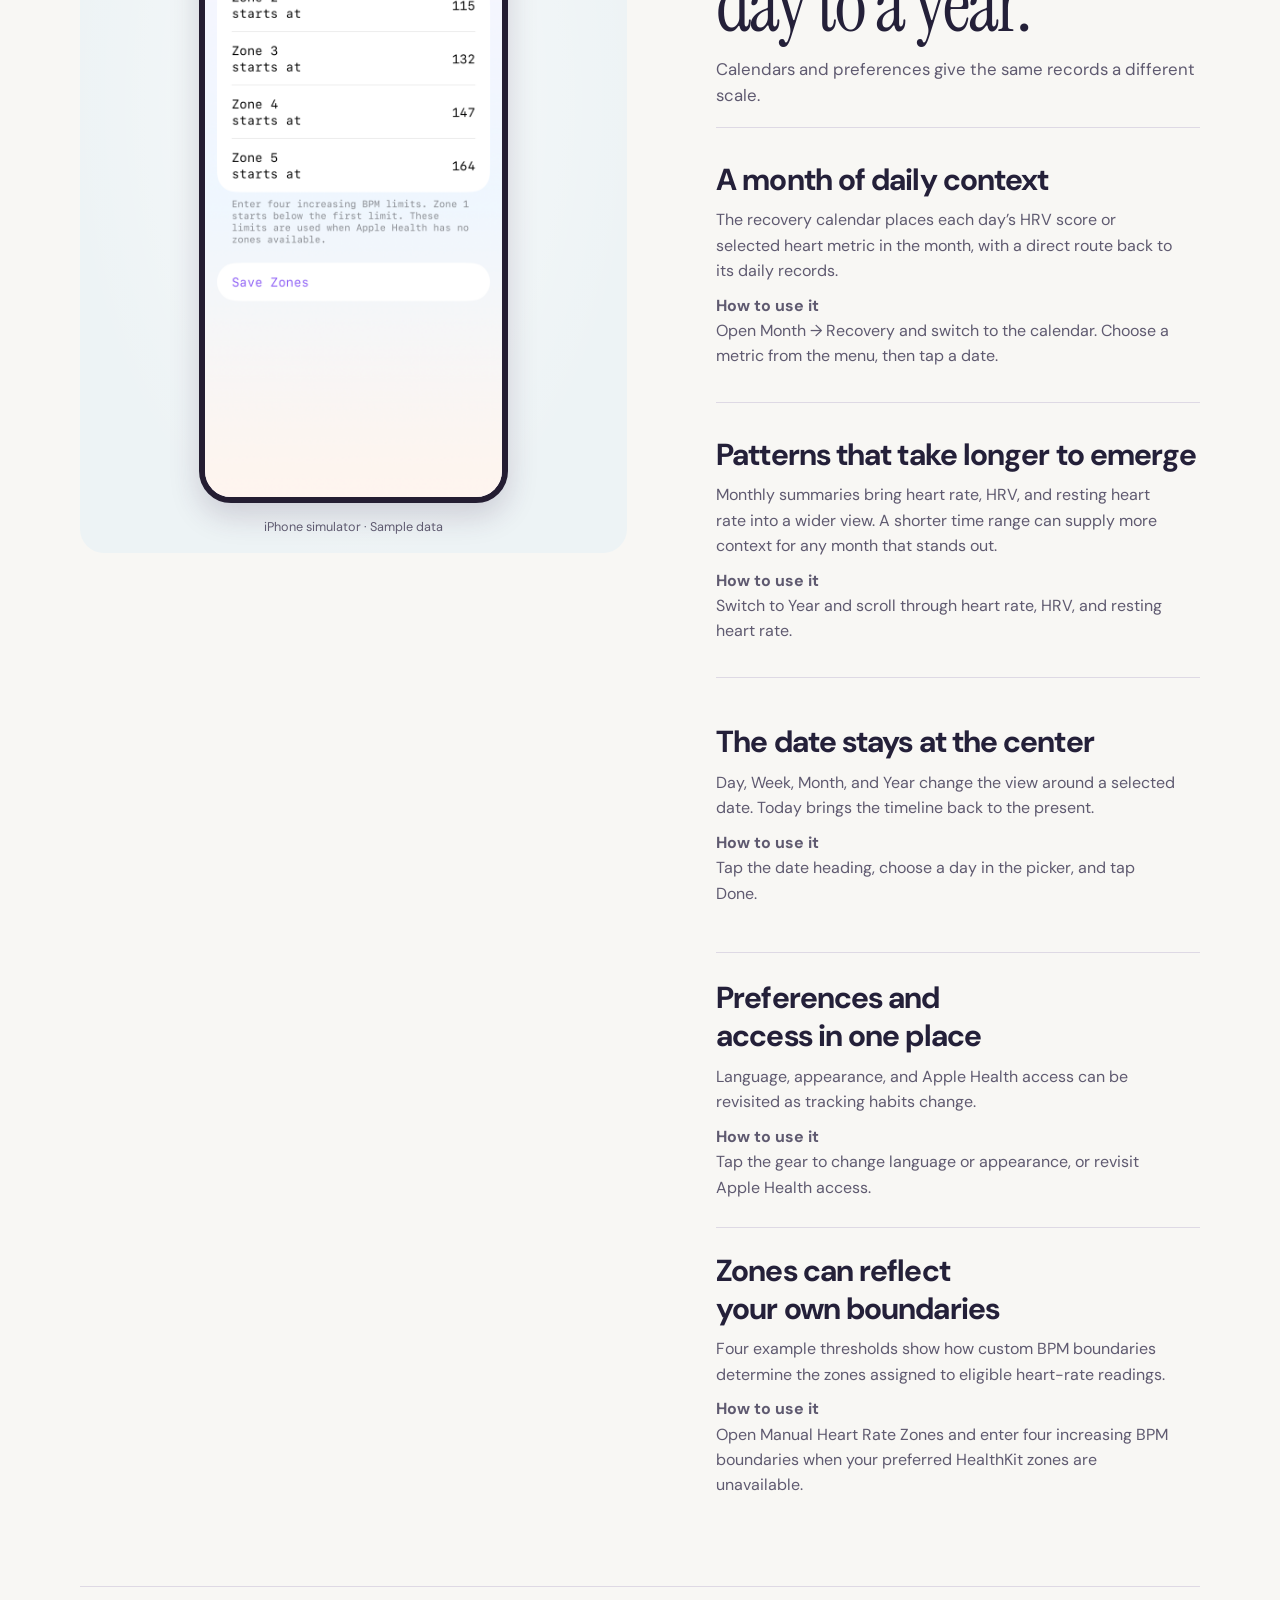
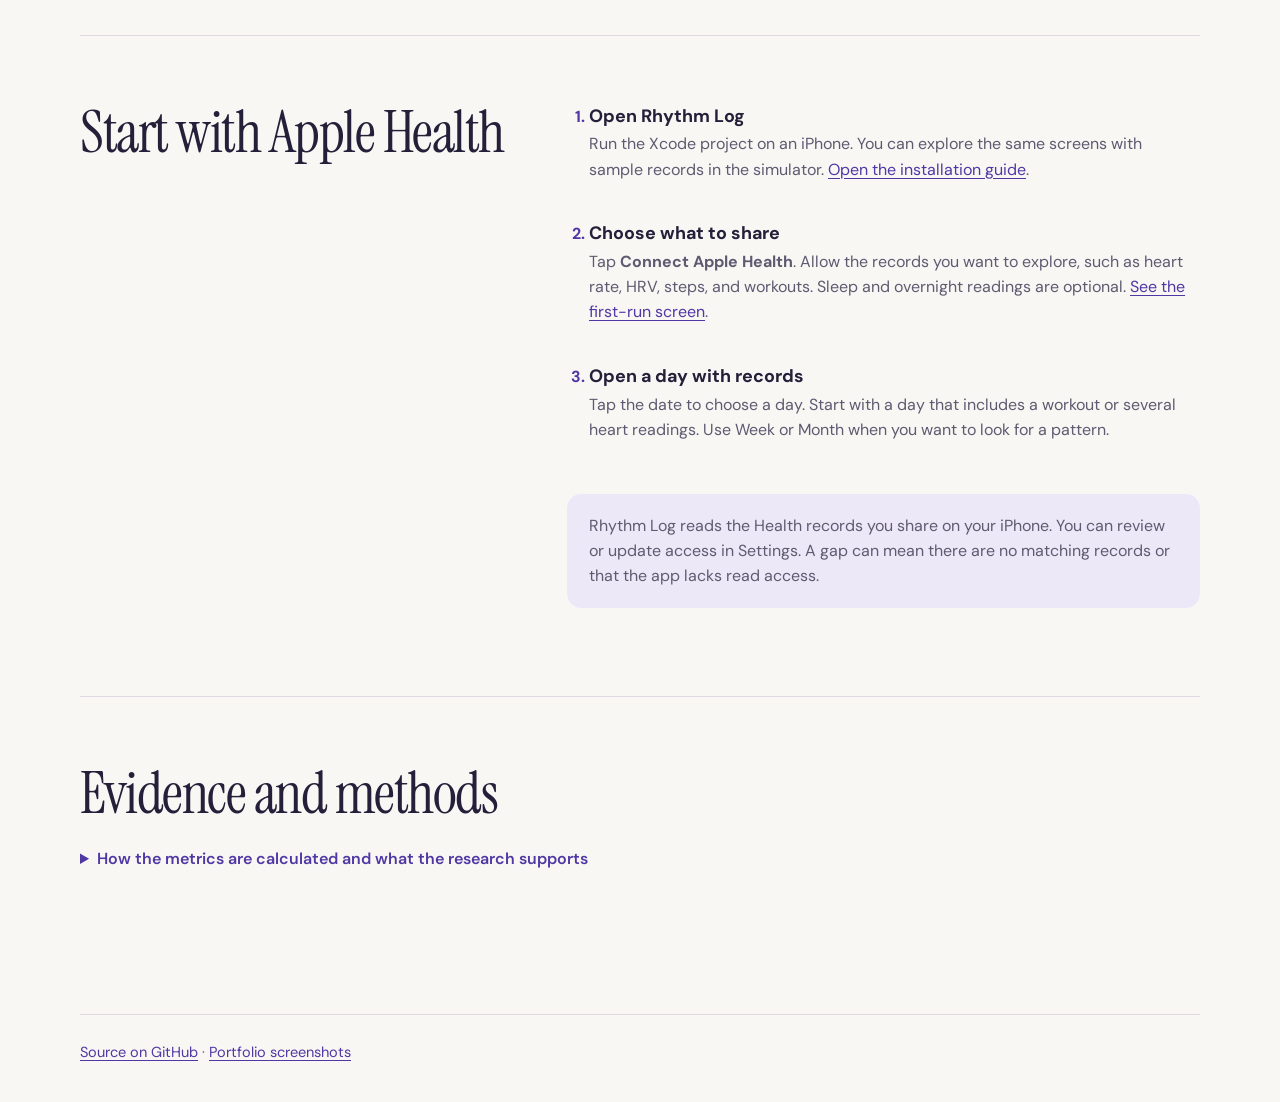
==== commit a8dc93e1: "Present Rhythm Log with standalone charts and a separate manual" ====
--- a/docs/portfolio/index.html
+++ b/docs/portfolio/index.html
@@ -4,7 +4,7 @@
 <meta charset="utf-8">
 <meta name="viewport" content="width=device-width, initial-scale=1">
 <title>Rhythm Log</title>
-<script>location.replace("../" + (location.hash || "#start"));</script>
+<script>location.replace("../manual.html" + (location.hash || "#start"));</script>
 </head>
-<body><p><a href="../#start">Open Rhythm Log</a></p></body>
+<body><p><a href="../manual.html#start">Open Rhythm Log</a></p></body>
 </html>
